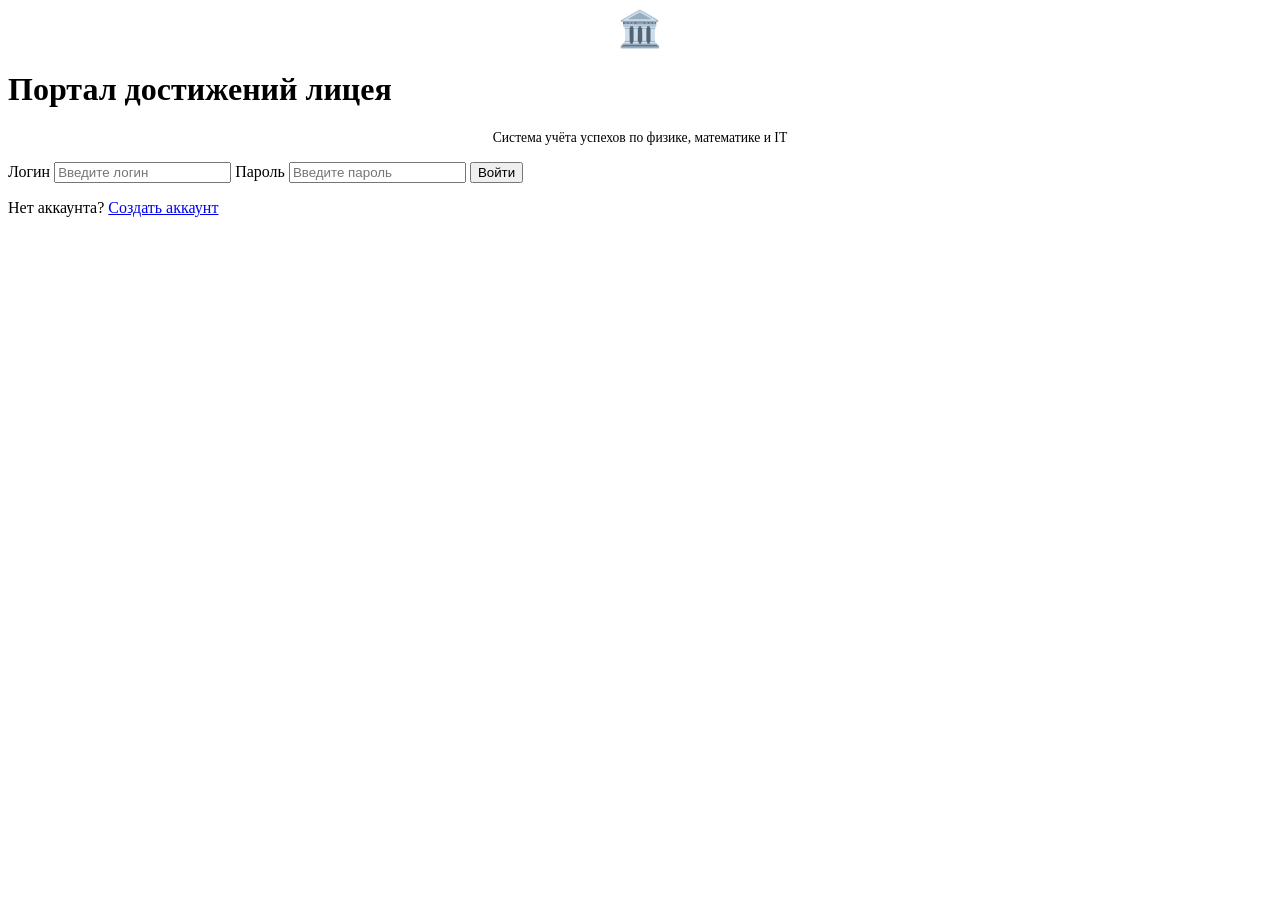
==== index.html @ 293b9bc1 "Add files via upload" ====
<!DOCTYPE html>
<html lang="ru">
<head>
  <meta charset="UTF-8">
  <meta name="viewport" content="width=device-width, initial-scale=1.0">
  <title>Портал достижений лицея</title>
  <!-- Подключаем стили -->
  <link rel="stylesheet" href="css/style.css">
</head>
<body class="login">

  <main>
    <div class="card">
      <div style="text-align:center;font-size:2.2rem;margin-bottom:6px">🏛️</div>
      <!-- Заголовок портала -->
      <h1>Портал достижений лицея</h1>
      <p style="text-align:center;color:var(--text-muted);font-size:0.85rem;margin:0 0 16px;">Система учёта успехов по физике, математике и IT</p>

      <!-- Область для отображения ошибок -->
      <div id="error" class="error" hidden></div>

      <!-- ===== Форма входа ===== -->
      <form id="loginForm" onsubmit="return doLogin()">
        <label for="loginLogin">Логин</label>
        <input type="text" id="loginLogin" placeholder="Введите логин" required>

        <label for="loginPassword">Пароль</label>
        <input type="password" id="loginPassword" placeholder="Введите пароль" required>

        <button type="submit">Войти</button>

        <!-- Переключатель на форму регистрации -->
        <p class="toggle-link">
          Нет аккаунта?
          <a href="#" onclick="toggle(); return false;">Создать аккаунт</a>
        </p>
      </form>

      <!-- ===== Форма регистрации (скрыта по умолчанию) ===== -->
      <form id="registerForm" onsubmit="return doRegister()" hidden>
        <label for="regName">ФИО</label>
        <input type="text" id="regName" placeholder="Иванов Иван Иванович" required>

        <label for="regClass">Класс</label>
        <input type="text" id="regClass" placeholder="10А" required>

        <label for="regLogin">Логин</label>
        <input type="text" id="regLogin" placeholder="Придумайте логин" required>

        <label for="regPassword">Пароль</label>
        <input type="password" id="regPassword" placeholder="Придумайте пароль" required>

        <button type="submit">Зарегистрироваться</button>

        <!-- Переключатель на форму входа -->
        <p class="toggle-link">
          Уже есть аккаунт?
          <a href="#" onclick="toggle(); return false;">Войти</a>
        </p>
      </form>
    </div>
  </main>

  <!-- Подключаем скрипты в нужном порядке -->
  <script src="data/seed.js"></script>
  <script src="js/storage.js"></script>
  <script src="js/api.js"></script>
  <script src="js/auth.js"></script>

  <script>
    /**
     * Переключает видимость форм входа и регистрации.
     * Также скрывает сообщение об ошибке при переключении.
     */
    function toggle() {
      const loginForm    = document.getElementById('loginForm');
      const registerForm = document.getElementById('registerForm');
      const errorBox     = document.getElementById('error');

      // Переключаем видимость форм
      loginForm.hidden    = !loginForm.hidden;
      registerForm.hidden = !registerForm.hidden;

      // Скрываем ошибку при переключении
      errorBox.hidden = true;
      errorBox.textContent = '';
    }

    /**
     * Показывает сообщение об ошибке пользователю.
     * @param {string} msg — текст ошибки
     */
    function showError(msg) {
      const errorBox = document.getElementById('error');
      errorBox.textContent = msg;
      errorBox.hidden = false;
    }

    /**
     * Обработчик входа.
     * Считывает логин и пароль, вызывает Auth.login().
     * @returns {false} — предотвращает отправку формы
     */
    function doLogin() {
      const login    = document.getElementById('loginLogin').value.trim();
      const password = document.getElementById('loginPassword').value;

      try {
        Auth.login(login, password);
        // Auth.login сам перенаправляет на admin.html или student.html
      } catch (e) {
        showError(e.message || 'Ошибка входа');
      }

      return false;
    }

    /**
     * Обработчик регистрации.
     * Создаёт нового пользователя через api.users.create(),
     * затем выполняет автоматический вход.
     * @returns {false} — предотвращает отправку формы
     */
    function doRegister() {
      const name     = document.getElementById('regName').value.trim();
      const cls      = document.getElementById('regClass').value.trim();
      const login    = document.getElementById('regLogin').value.trim();
      const password = document.getElementById('regPassword').value;

      try {
        // Создаём пользователя
        api.users.create({
          name:     name,
          class:    cls,
          login:    login,
          password: password
        });

        // Автоматический вход после регистрации
        Auth.login(login, password);
      } catch (e) {
        showError(e.message || 'Ошибка регистрации');
      }

      return false;
    }
  </script>

</body>
</html>
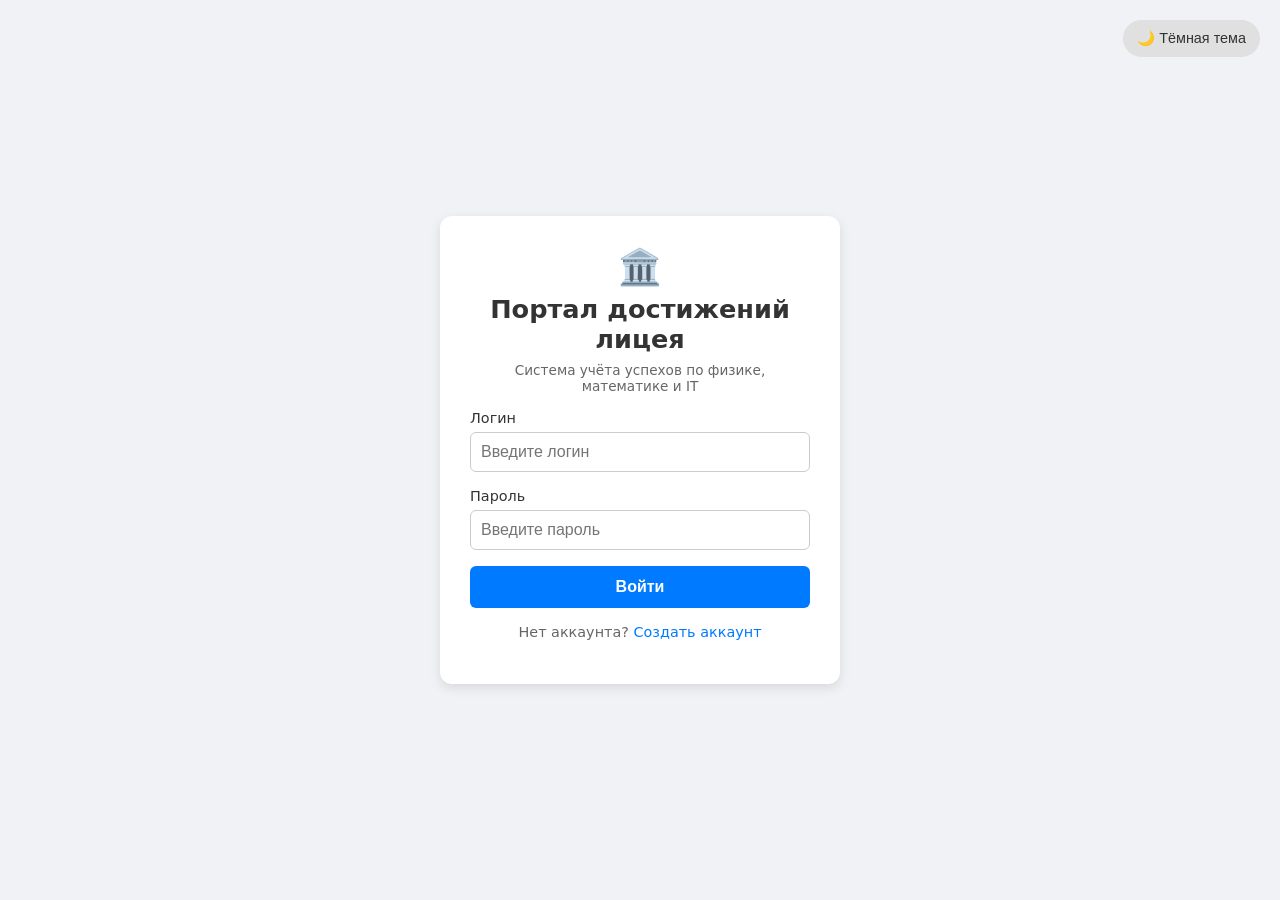
==== commit 183d6f09: "Update index.html" ====
--- a/index.html
+++ b/index.html
@@ -4,39 +4,188 @@
   <meta charset="UTF-8">
   <meta name="viewport" content="width=device-width, initial-scale=1.0">
   <title>Портал достижений лицея</title>
-  <!-- Подключаем стили -->
-  <link rel="stylesheet" href="css/style.css">
+  <style>
+    /* Переменные для светлой темы (по умолчанию) */
+    :root {
+      --bg-color: #f0f2f5;
+      --card-bg: #ffffff;
+      --text-color: #333333;
+      --text-muted: #666666;
+      --border-color: #cccccc;
+      --primary-color: #007bff;
+      --primary-hover: #0056b3;
+      --error-bg: #f8d7da;
+      --error-text: #721c24;
+      --theme-btn-bg: #e0e0e0;
+    }
+
+    /* Переменные для тёмной темы */
+    [data-theme="dark"] {
+      --bg-color: #18191a;
+      --card-bg: #242526;
+      --text-color: #e4e6eb;
+      --text-muted: #b0b3b8;
+      --border-color: #3a3b3c;
+      --primary-color: #2f80ed;
+      --primary-hover: #1b60c4;
+      --error-bg: #4c1d24;
+      --error-text: #f87171;
+      --theme-btn-bg: #3a3b3c;
+    }
+
+    /* Базовые стили страницы */
+    body {
+      font-family: system-ui, -apple-system, BlinkMacSystemFont, 'Segoe UI', Roboto, sans-serif;
+      background-color: var(--bg-color);
+      color: var(--text-color);
+      margin: 0;
+      padding: 0;
+      display: flex;
+      justify-content: center;
+      align-items: center;
+      min-height: 100vh;
+      transition: background-color 0.3s, color 0.3s;
+    }
+
+    /* Шапка с переключателем темы */
+    .theme-header {
+      position: absolute;
+      top: 20px;
+      right: 20px;
+    }
+
+    .theme-toggle-btn {
+      background-color: var(--theme-btn-bg);
+      color: var(--text-color);
+      border: none;
+      padding: 10px 14px;
+      border-radius: 20px;
+      cursor: pointer;
+      font-size: 0.9rem;
+      font-weight: 500;
+      transition: background-color 0.2s;
+    }
+
+    /* Карточка формы */
+    .card {
+      background-color: var(--card-bg);
+      padding: 30px;
+      border-radius: 12px;
+      box-shadow: 0 4px 12px rgba(0,0,0,0.1);
+      width: 100%;
+      max-width: 400px;
+      box-sizing: border-box;
+      transition: background-color 0.3s;
+    }
+
+    h1 {
+      text-align: center;
+      font-size: 1.6rem;
+      margin: 0 0 8px 0;
+    }
+
+    label {
+      display: block;
+      margin-bottom: 6px;
+      font-size: 0.9rem;
+      font-weight: 500;
+    }
+
+    input {
+      width: 100%;
+      padding: 10px;
+      margin-bottom: 16px;
+      border: 1px solid var(--border-color);
+      border-radius: 6px;
+      background-color: var(--card-bg);
+      color: var(--text-color);
+      box-sizing: border-box;
+      font-size: 1rem;
+    }
+
+    input:focus {
+      outline: 2px solid var(--primary-color);
+    }
+
+    button {
+      width: 100%;
+      padding: 12px;
+      background-color: var(--primary-color);
+      color: white;
+      border: none;
+      border-radius: 6px;
+      font-size: 1rem;
+      font-weight: 600;
+      cursor: pointer;
+      transition: background-color 0.2s;
+    }
+
+    button:hover {
+      background-color: var(--primary-hover);
+    }
+
+    .toggle-link {
+      text-align: center;
+      font-size: 0.9rem;
+      margin-top: 16px;
+      color: var(--text-muted);
+    }
+
+    .toggle-link a {
+      color: var(--primary-color);
+      text-decoration: none;
+      font-weight: 500;
+    }
+
+    .toggle-link a:hover {
+      text-decoration: underline;
+    }
+
+    /* Блок ошибок */
+    .error {
+      background-color: var(--error-bg);
+      color: var(--error-text);
+      padding: 10px;
+      border-radius: 6px;
+      margin-bottom: 16px;
+      font-size: 0.9rem;
+      text-align: center;
+      border: 1px solid transparent;
+    }
+  </style>
 </head>
-<body class="login">
+<body>
+
+  <!-- Кнопка смены темы -->
+  <header class="theme-header">
+    <button class="theme-toggle-btn" onclick="toggleTheme()" id="themeBtn">🌙 Тёмная тема</button>
+  </header>
 
   <main>
     <div class="card">
       <div style="text-align:center;font-size:2.2rem;margin-bottom:6px">🏛️</div>
-      <!-- Заголовок портала -->
       <h1>Портал достижений лицея</h1>
       <p style="text-align:center;color:var(--text-muted);font-size:0.85rem;margin:0 0 16px;">Система учёта успехов по физике, математике и IT</p>
 
-      <!-- Область для отображения ошибок -->
       <div id="error" class="error" hidden></div>
 
       <!-- ===== Форма входа ===== -->
       <form id="loginForm" onsubmit="return doLogin()">
         <label for="loginLogin">Логин</label>
-        <input type="text" id="loginLogin" placeholder="Введите логин" required>
+        <input type="text" id="loginLogin" placeholder="Введите логин" autocomplete="username" required>
 
         <label for="loginPassword">Пароль</label>
-        <input type="password" id="loginPassword" placeholder="Введите пароль" required>
+        <input type="password" id="loginPassword" placeholder="Введите пароль" autocomplete="current-password" required>
 
         <button type="submit">Войти</button>
 
-        <!-- Переключатель на форму регистрации -->
         <p class="toggle-link">
           Нет аккаунта?
-          <a href="#" onclick="toggle(); return false;">Создать аккаунт</a>
+          <a href="#" onclick="toggleForm(); return false;">Создать аккаунт</a>
         </p>
       </form>
 
-      <!-- ===== Форма регистрации (скрыта по умолчанию) ===== -->
+      <!-- ===== Форма регистрации ===== -->
       <form id="registerForm" onsubmit="return doRegister()" hidden>
         <label for="regName">ФИО</label>
         <input type="text" id="regName" placeholder="Иванов Иван Иванович" required>
@@ -45,106 +194,146 @@
         <input type="text" id="regClass" placeholder="10А" required>
 
         <label for="regLogin">Логин</label>
-        <input type="text" id="regLogin" placeholder="Придумайте логин" required>
+        <input type="text" id="regLogin" placeholder="Придумайте логин" autocomplete="username" required>
 
         <label for="regPassword">Пароль</label>
-        <input type="password" id="regPassword" placeholder="Придумайте пароль" required>
+        <input type="password" id="regPassword" placeholder="Придумайте пароль" autocomplete="new-password" required>
 
         <button type="submit">Зарегистрироваться</button>
 
-        <!-- Переключатель на форму входа -->
         <p class="toggle-link">
           Уже есть аккаунт?
-          <a href="#" onclick="toggle(); return false;">Войти</a>
+          <a href="#" onclick="toggleForm(); return false;">Войти</a>
         </p>
       </form>
     </div>
   </main>
 
-  <!-- Подключаем скрипты в нужном порядке -->
-  <script src="data/seed.js"></script>
-  <script src="js/storage.js"></script>
-  <script src="js/api.js"></script>
-  <script src="js/auth.js"></script>
-
   <script>
-    /**
-     * Переключает видимость форм входа и регистрации.
-     * Также скрывает сообщение об ошибке при переключении.
-     */
-    function toggle() {
+    // ==========================================
+    // ЛОГИКА СМЕНЫ ТЕМЫ
+    // ==========================================
+    
+    // При загрузке страницы проверяем сохранённую тему
+    const savedTheme = localStorage.getItem('theme') || 'light';
+    document.documentElement.setAttribute('data-theme', savedTheme);
+    updateThemeButtonText(savedTheme);
+
+    function toggleTheme() {
+      const currentTheme = document.documentElement.getAttribute('data-theme');
+      const newTheme = currentTheme === 'dark' ? 'light' : 'dark';
+      
+      document.documentElement.setAttribute('data-theme', newTheme);
+      localStorage.setItem('theme', newTheme);
+      updateThemeButtonText(newTheme);
+    }
+
+    function updateThemeButtonText(theme) {
+      const btn = document.getElementById('themeBtn');
+      if (theme === 'dark') {
+        btn.textContent = '☀️ Светлая тема';
+      } else {
+        btn.textContent = '🌙 Тёмная тема';
+      }
+    }
+
+    // ==========================================
+    // СИМУЛЯЦИЯ ХРАНИЛИЩА И API (вместо внешних файлов)
+    // ==========================================
+    const storage = {
+      get(key) {
+        const data = localStorage.getItem(key);
+        return data ? JSON.parse(data) : null;
+      },
+      set(key, value) {
+        localStorage.setItem(key, JSON.stringify(value));
+      }
+    };
+
+    // Создаем демо-админа, если база пуста
+    if (!storage.get('users')) {
+      storage.set('users', [
+        { id: 1, name: 'Администратор', class: 'Преподаватель', login: 'admin', password: 'admin', role: 'admin' }
+      ]);
+    }
+
+    const api = {
+      users: {
+        getAll() {
+          return storage.get('users') || [];
+        },
+        create(userData) {
+          const users = this.getAll();
+          const exists = users.some(u => u.login === userData.login);
+          if (exists) {
+            throw new Error('Пользователь с таким логином уже существует');
+          }
+          const newUser = { id: Date.now(), role: 'student', ...userData };
+          users.push(newUser);
+          storage.set('users', users);
+          return newUser;
+        }
+      }
+    };
+
+    const Auth = {
+      login(login, password) {
+        const users = api.users.getAll();
+        const user = users.find(u => u.login === login && u.password === password);
+        if (!user) {
+          throw new Error('Неверный логин или пароль');
+        }
+        storage.set('currentUser', user);
+        
+        // Симуляция успешного входа вместо перенаправления на другие файлы
+        alert(`Успешный вход! Вы вошли как: ${user.name} (${user.role === 'admin' ? 'Админ' : 'Ученик'})`);
+      }
+    };
+
+    // ==========================================
+    // ИНТЕРФЕЙСНЫЕ ФУНКЦИИ
+    // ==========================================
+    function toggleForm() {
       const loginForm    = document.getElementById('loginForm');
       const registerForm = document.getElementById('registerForm');
       const errorBox     = document.getElementById('error');
 
-      // Переключаем видимость форм
       loginForm.hidden    = !loginForm.hidden;
       registerForm.hidden = !registerForm.hidden;
-
-      // Скрываем ошибку при переключении
-      errorBox.hidden = true;
+      errorBox.hidden     = true;
       errorBox.textContent = '';
     }
 
-    /**
-     * Показывает сообщение об ошибке пользователю.
-     * @param {string} msg — текст ошибки
-     */
     function showError(msg) {
       const errorBox = document.getElementById('error');
       errorBox.textContent = msg;
       errorBox.hidden = false;
     }
 
-    /**
-     * Обработчик входа.
-     * Считывает логин и пароль, вызывает Auth.login().
-     * @returns {false} — предотвращает отправку формы
-     */
     function doLogin() {
       const login    = document.getElementById('loginLogin').value.trim();
       const password = document.getElementById('loginPassword').value;
-
       try {
         Auth.login(login, password);
-        // Auth.login сам перенаправляет на admin.html или student.html
       } catch (e) {
         showError(e.message || 'Ошибка входа');
       }
-
       return false;
     }
 
-    /**
-     * Обработчик регистрации.
-     * Создаёт нового пользователя через api.users.create(),
-     * затем выполняет автоматический вход.
-     * @returns {false} — предотвращает отправку формы
-     */
     function doRegister() {
       const name     = document.getElementById('regName').value.trim();
       const cls      = document.getElementById('regClass').value.trim();
       const login    = document.getElementById('regLogin').value.trim();
       const password = document.getElementById('regPassword').value;
-
       try {
-        // Создаём пользователя
-        api.users.create({
-          name:     name,
-          class:    cls,
-          login:    login,
-          password: password
-        });
-
-        // Автоматический вход после регистрации
+        api.users.create({ name, class: cls, login, password });
         Auth.login(login, password);
       } catch (e) {
         showError(e.message || 'Ошибка регистрации');
       }
-
       return false;
     }
   </script>
-
 </body>
-</html>+</html>
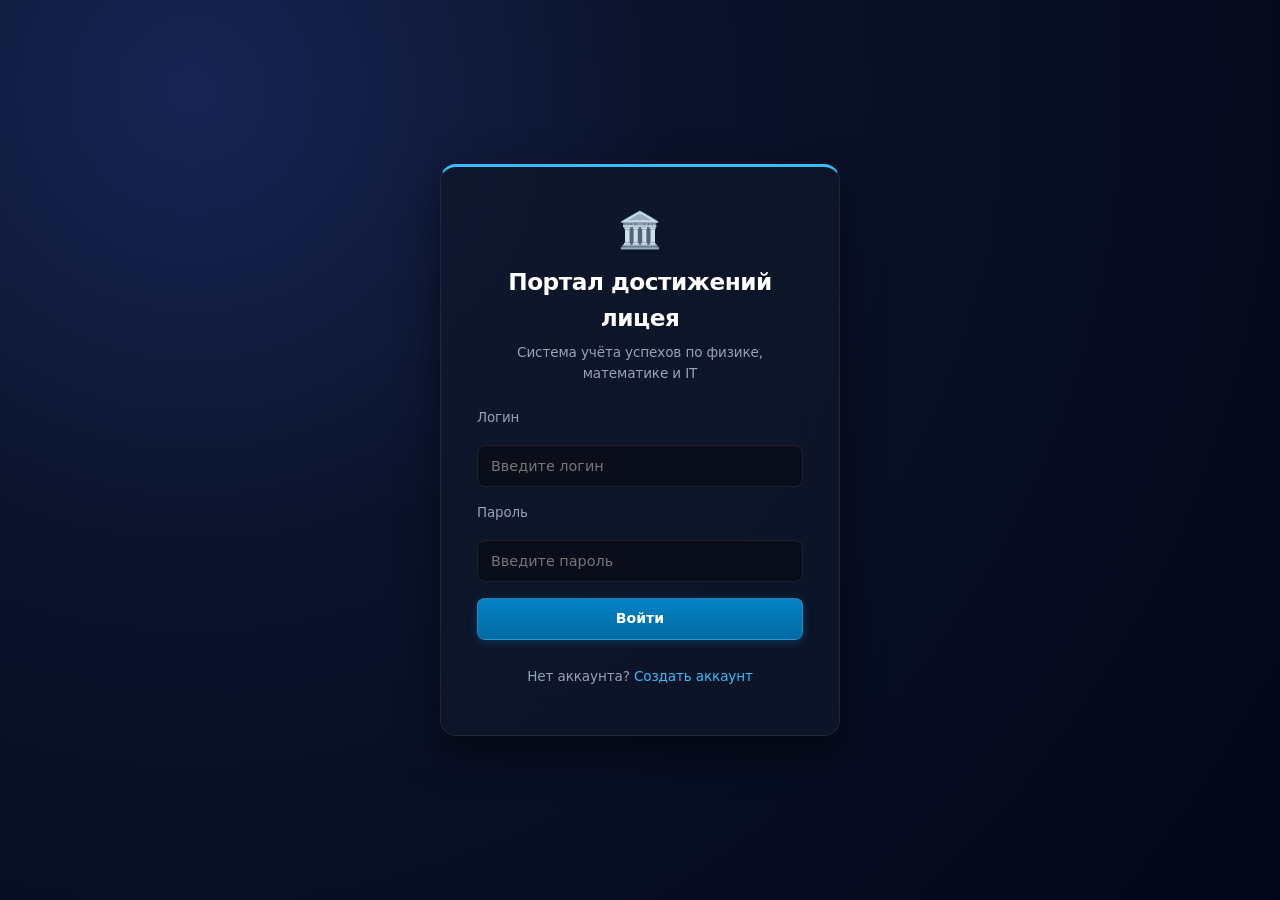
==== commit 32c9f6b0: "Add files via upload" ====
--- a/index.html
+++ b/index.html
@@ -4,188 +4,39 @@
   <meta charset="UTF-8">
   <meta name="viewport" content="width=device-width, initial-scale=1.0">
   <title>Портал достижений лицея</title>
-  <style>
-    /* Переменные для светлой темы (по умолчанию) */
-    :root {
-      --bg-color: #f0f2f5;
-      --card-bg: #ffffff;
-      --text-color: #333333;
-      --text-muted: #666666;
-      --border-color: #cccccc;
-      --primary-color: #007bff;
-      --primary-hover: #0056b3;
-      --error-bg: #f8d7da;
-      --error-text: #721c24;
-      --theme-btn-bg: #e0e0e0;
-    }
-
-    /* Переменные для тёмной темы */
-    [data-theme="dark"] {
-      --bg-color: #18191a;
-      --card-bg: #242526;
-      --text-color: #e4e6eb;
-      --text-muted: #b0b3b8;
-      --border-color: #3a3b3c;
-      --primary-color: #2f80ed;
-      --primary-hover: #1b60c4;
-      --error-bg: #4c1d24;
-      --error-text: #f87171;
-      --theme-btn-bg: #3a3b3c;
-    }
-
-    /* Базовые стили страницы */
-    body {
-      font-family: system-ui, -apple-system, BlinkMacSystemFont, 'Segoe UI', Roboto, sans-serif;
-      background-color: var(--bg-color);
-      color: var(--text-color);
-      margin: 0;
-      padding: 0;
-      display: flex;
-      justify-content: center;
-      align-items: center;
-      min-height: 100vh;
-      transition: background-color 0.3s, color 0.3s;
-    }
-
-    /* Шапка с переключателем темы */
-    .theme-header {
-      position: absolute;
-      top: 20px;
-      right: 20px;
-    }
-
-    .theme-toggle-btn {
-      background-color: var(--theme-btn-bg);
-      color: var(--text-color);
-      border: none;
-      padding: 10px 14px;
-      border-radius: 20px;
-      cursor: pointer;
-      font-size: 0.9rem;
-      font-weight: 500;
-      transition: background-color 0.2s;
-    }
-
-    /* Карточка формы */
-    .card {
-      background-color: var(--card-bg);
-      padding: 30px;
-      border-radius: 12px;
-      box-shadow: 0 4px 12px rgba(0,0,0,0.1);
-      width: 100%;
-      max-width: 400px;
-      box-sizing: border-box;
-      transition: background-color 0.3s;
-    }
-
-    h1 {
-      text-align: center;
-      font-size: 1.6rem;
-      margin: 0 0 8px 0;
-    }
-
-    label {
-      display: block;
-      margin-bottom: 6px;
-      font-size: 0.9rem;
-      font-weight: 500;
-    }
-
-    input {
-      width: 100%;
-      padding: 10px;
-      margin-bottom: 16px;
-      border: 1px solid var(--border-color);
-      border-radius: 6px;
-      background-color: var(--card-bg);
-      color: var(--text-color);
-      box-sizing: border-box;
-      font-size: 1rem;
-    }
-
-    input:focus {
-      outline: 2px solid var(--primary-color);
-    }
-
-    button {
-      width: 100%;
-      padding: 12px;
-      background-color: var(--primary-color);
-      color: white;
-      border: none;
-      border-radius: 6px;
-      font-size: 1rem;
-      font-weight: 600;
-      cursor: pointer;
-      transition: background-color 0.2s;
-    }
-
-    button:hover {
-      background-color: var(--primary-hover);
-    }
-
-    .toggle-link {
-      text-align: center;
-      font-size: 0.9rem;
-      margin-top: 16px;
-      color: var(--text-muted);
-    }
-
-    .toggle-link a {
-      color: var(--primary-color);
-      text-decoration: none;
-      font-weight: 500;
-    }
-
-    .toggle-link a:hover {
-      text-decoration: underline;
-    }
-
-    /* Блок ошибок */
-    .error {
-      background-color: var(--error-bg);
-      color: var(--error-text);
-      padding: 10px;
-      border-radius: 6px;
-      margin-bottom: 16px;
-      font-size: 0.9rem;
-      text-align: center;
-      border: 1px solid transparent;
-    }
-  </style>
+  <!-- Подключаем стили -->
+  <link rel="stylesheet" href="css/style.css">
 </head>
-<body>
-
-  <!-- Кнопка смены темы -->
-  <header class="theme-header">
-    <button class="theme-toggle-btn" onclick="toggleTheme()" id="themeBtn">🌙 Тёмная тема</button>
-  </header>
+<body class="login">
 
   <main>
     <div class="card">
       <div style="text-align:center;font-size:2.2rem;margin-bottom:6px">🏛️</div>
+      <!-- Заголовок портала -->
       <h1>Портал достижений лицея</h1>
       <p style="text-align:center;color:var(--text-muted);font-size:0.85rem;margin:0 0 16px;">Система учёта успехов по физике, математике и IT</p>
 
+      <!-- Область для отображения ошибок -->
       <div id="error" class="error" hidden></div>
 
       <!-- ===== Форма входа ===== -->
       <form id="loginForm" onsubmit="return doLogin()">
         <label for="loginLogin">Логин</label>
-        <input type="text" id="loginLogin" placeholder="Введите логин" autocomplete="username" required>
+        <input type="text" id="loginLogin" placeholder="Введите логин" required>
 
         <label for="loginPassword">Пароль</label>
-        <input type="password" id="loginPassword" placeholder="Введите пароль" autocomplete="current-password" required>
+        <input type="password" id="loginPassword" placeholder="Введите пароль" required>
 
         <button type="submit">Войти</button>
 
+        <!-- Переключатель на форму регистрации -->
         <p class="toggle-link">
           Нет аккаунта?
-          <a href="#" onclick="toggleForm(); return false;">Создать аккаунт</a>
+          <a href="#" onclick="toggle(); return false;">Создать аккаунт</a>
         </p>
       </form>
 
-      <!-- ===== Форма регистрации ===== -->
+      <!-- ===== Форма регистрации (скрыта по умолчанию) ===== -->
       <form id="registerForm" onsubmit="return doRegister()" hidden>
         <label for="regName">ФИО</label>
         <input type="text" id="regName" placeholder="Иванов Иван Иванович" required>
@@ -194,146 +45,106 @@
         <input type="text" id="regClass" placeholder="10А" required>
 
         <label for="regLogin">Логин</label>
-        <input type="text" id="regLogin" placeholder="Придумайте логин" autocomplete="username" required>
+        <input type="text" id="regLogin" placeholder="Придумайте логин" required>
 
         <label for="regPassword">Пароль</label>
-        <input type="password" id="regPassword" placeholder="Придумайте пароль" autocomplete="new-password" required>
+        <input type="password" id="regPassword" placeholder="Придумайте пароль" required>
 
         <button type="submit">Зарегистрироваться</button>
 
+        <!-- Переключатель на форму входа -->
         <p class="toggle-link">
           Уже есть аккаунт?
-          <a href="#" onclick="toggleForm(); return false;">Войти</a>
+          <a href="#" onclick="toggle(); return false;">Войти</a>
         </p>
       </form>
     </div>
   </main>
 
+  <!-- Подключаем скрипты в нужном порядке -->
+  <script src="data/seed.js"></script>
+  <script src="js/storage.js"></script>
+  <script src="js/api.js"></script>
+  <script src="js/auth.js"></script>
+
   <script>
-    // ==========================================
-    // ЛОГИКА СМЕНЫ ТЕМЫ
-    // ==========================================
-    
-    // При загрузке страницы проверяем сохранённую тему
-    const savedTheme = localStorage.getItem('theme') || 'light';
-    document.documentElement.setAttribute('data-theme', savedTheme);
-    updateThemeButtonText(savedTheme);
-
-    function toggleTheme() {
-      const currentTheme = document.documentElement.getAttribute('data-theme');
-      const newTheme = currentTheme === 'dark' ? 'light' : 'dark';
-      
-      document.documentElement.setAttribute('data-theme', newTheme);
-      localStorage.setItem('theme', newTheme);
-      updateThemeButtonText(newTheme);
-    }
-
-    function updateThemeButtonText(theme) {
-      const btn = document.getElementById('themeBtn');
-      if (theme === 'dark') {
-        btn.textContent = '☀️ Светлая тема';
-      } else {
-        btn.textContent = '🌙 Тёмная тема';
-      }
-    }
-
-    // ==========================================
-    // СИМУЛЯЦИЯ ХРАНИЛИЩА И API (вместо внешних файлов)
-    // ==========================================
-    const storage = {
-      get(key) {
-        const data = localStorage.getItem(key);
-        return data ? JSON.parse(data) : null;
-      },
-      set(key, value) {
-        localStorage.setItem(key, JSON.stringify(value));
-      }
-    };
-
-    // Создаем демо-админа, если база пуста
-    if (!storage.get('users')) {
-      storage.set('users', [
-        { id: 1, name: 'Администратор', class: 'Преподаватель', login: 'admin', password: 'admin', role: 'admin' }
-      ]);
-    }
-
-    const api = {
-      users: {
-        getAll() {
-          return storage.get('users') || [];
-        },
-        create(userData) {
-          const users = this.getAll();
-          const exists = users.some(u => u.login === userData.login);
-          if (exists) {
-            throw new Error('Пользователь с таким логином уже существует');
-          }
-          const newUser = { id: Date.now(), role: 'student', ...userData };
-          users.push(newUser);
-          storage.set('users', users);
-          return newUser;
-        }
-      }
-    };
-
-    const Auth = {
-      login(login, password) {
-        const users = api.users.getAll();
-        const user = users.find(u => u.login === login && u.password === password);
-        if (!user) {
-          throw new Error('Неверный логин или пароль');
-        }
-        storage.set('currentUser', user);
-        
-        // Симуляция успешного входа вместо перенаправления на другие файлы
-        alert(`Успешный вход! Вы вошли как: ${user.name} (${user.role === 'admin' ? 'Админ' : 'Ученик'})`);
-      }
-    };
-
-    // ==========================================
-    // ИНТЕРФЕЙСНЫЕ ФУНКЦИИ
-    // ==========================================
-    function toggleForm() {
+    /**
+     * Переключает видимость форм входа и регистрации.
+     * Также скрывает сообщение об ошибке при переключении.
+     */
+    function toggle() {
       const loginForm    = document.getElementById('loginForm');
       const registerForm = document.getElementById('registerForm');
       const errorBox     = document.getElementById('error');
 
+      // Переключаем видимость форм
       loginForm.hidden    = !loginForm.hidden;
       registerForm.hidden = !registerForm.hidden;
-      errorBox.hidden     = true;
+
+      // Скрываем ошибку при переключении
+      errorBox.hidden = true;
       errorBox.textContent = '';
     }
 
+    /**
+     * Показывает сообщение об ошибке пользователю.
+     * @param {string} msg — текст ошибки
+     */
     function showError(msg) {
       const errorBox = document.getElementById('error');
       errorBox.textContent = msg;
       errorBox.hidden = false;
     }
 
+    /**
+     * Обработчик входа.
+     * Считывает логин и пароль, вызывает Auth.login().
+     * @returns {false} — предотвращает отправку формы
+     */
     function doLogin() {
       const login    = document.getElementById('loginLogin').value.trim();
       const password = document.getElementById('loginPassword').value;
+
       try {
         Auth.login(login, password);
+        // Auth.login сам перенаправляет на admin.html или student.html
       } catch (e) {
         showError(e.message || 'Ошибка входа');
       }
+
       return false;
     }
 
+    /**
+     * Обработчик регистрации.
+     * Создаёт нового пользователя через api.users.create(),
+     * затем выполняет автоматический вход.
+     * @returns {false} — предотвращает отправку формы
+     */
     function doRegister() {
       const name     = document.getElementById('regName').value.trim();
       const cls      = document.getElementById('regClass').value.trim();
       const login    = document.getElementById('regLogin').value.trim();
       const password = document.getElementById('regPassword').value;
+
       try {
-        api.users.create({ name, class: cls, login, password });
+        // Создаём пользователя
+        api.users.create({
+          name:     name,
+          class:    cls,
+          login:    login,
+          password: password
+        });
+
+        // Автоматический вход после регистрации
         Auth.login(login, password);
       } catch (e) {
         showError(e.message || 'Ошибка регистрации');
       }
+
       return false;
     }
   </script>
+
 </body>
 </html>
--- a/css/style.css
+++ b/css/style.css
@@ -0,0 +1,614 @@
+/* =================================================================
+   Портал достижений лицея — Премиальная стильная дизайн-система
+   Палитра: глубокий сапфировый градиент (Navy/Midnight), 
+   матовое стекло (Glassmorphism), чистая строгая типографика.
+   ================================================================= */
+
+:root {
+  --bg-dark: #020617;
+  --bg-card: rgba(15, 23, 42, 0.75);
+  --bg-card-solid: #0f172a;
+  --bg-input: #090e1a;
+  --border: rgba(255, 255, 255, 0.08);
+  --border-focus: #38bdf8;
+  
+  --text-main: #f8fafc;
+  --text-muted: #94a3b8;
+  --text-dim: #64748b;
+  
+  --accent: #38bdf8;
+  --accent-glow: rgba(56, 189, 248, 0.25);
+  --primary-btn: linear-gradient(180deg, #0284c7 0%, #0369a1 100%);
+  --primary-btn-hover: linear-gradient(180deg, #38bdf8 0%, #0284c7 100%);
+  
+  --green: #34d399;
+  --green-bg: rgba(16, 185, 129, 0.12);
+  --green-border: rgba(52, 211, 153, 0.3);
+  
+  --amber: #fbbf24;
+  --amber-bg: rgba(245, 158, 11, 0.12);
+  --amber-border: rgba(251, 191, 36, 0.3);
+  
+  --red: #f87171;
+  --red-bg: rgba(239, 68, 68, 0.12);
+  --red-border: rgba(248, 113, 113, 0.3);
+  
+  --cat-phys: #60a5fa;
+  --cat-phys-bg: rgba(96, 165, 250, 0.12);
+  --cat-math: #a78bfa;
+  --cat-math-bg: rgba(167, 139, 250, 0.12);
+  --cat-inf: #34d399;
+  --cat-inf-bg: rgba(52, 211, 153, 0.12);
+  --cat-proj: #f472b6;
+  --cat-proj-bg: rgba(244, 114, 182, 0.12);
+  --cat-vol: #fb923c;
+  --cat-vol-bg: rgba(251, 146, 60, 0.12);
+}
+
+* { box-sizing: border-box; }
+[hidden] { display: none !important; }
+
+body {
+  margin: 0;
+  min-height: 100vh;
+  color: var(--text-main);
+  font: 14px/1.55 -apple-system, BlinkMacSystemFont, "Inter", "Segoe UI", Roboto, system-ui, sans-serif;
+  background: radial-gradient(circle at 15% 10%, #172554 0%, #0b132b 35%, #020617 100%) fixed;
+  letter-spacing: -0.01em;
+  -webkit-font-smoothing: antialiased;
+}
+
+/* ── Шапка ── */
+.top {
+  max-width: 1200px;
+  margin: 0 auto 20px;
+  padding: 16px 24px;
+  display: flex;
+  align-items: center;
+  gap: 12px;
+  flex-wrap: wrap;
+  background: rgba(15, 23, 42, 0.65);
+  backdrop-filter: blur(14px);
+  -webkit-backdrop-filter: blur(14px);
+  border-bottom: 1px solid var(--border);
+  border-radius: 0 0 16px 16px;
+}
+.top b {
+  margin-right: auto;
+  font-size: 1.15rem;
+  font-weight: 700;
+  letter-spacing: -0.02em;
+  color: #fff;
+  display: flex;
+  align-items: center;
+  gap: 8px;
+}
+.top b::before {
+  content: "";
+  display: inline-block;
+  width: 10px;
+  height: 10px;
+  background: var(--accent);
+  border-radius: 50%;
+  box-shadow: 0 0 10px var(--accent);
+}
+.top span {
+  margin-right: 8px;
+  color: var(--text-muted);
+  font-size: 0.9rem;
+  font-weight: 500;
+}
+.top a {
+  padding: 6px 14px;
+  font-size: 0.85rem;
+  font-weight: 500;
+  color: var(--text-main);
+  text-decoration: none;
+  background: rgba(255, 255, 255, 0.05);
+  border: 1px solid var(--border);
+  border-radius: 8px;
+  transition: all 0.2s ease;
+}
+.top a:hover {
+  background: rgba(255, 255, 255, 0.1);
+  border-color: rgba(255, 255, 255, 0.2);
+  color: #fff;
+}
+
+/* ── Обёртка контента ── */
+.wrap {
+  max-width: 1200px;
+  margin: 0 auto;
+  padding: 0 24px 48px;
+  display: grid;
+  gap: 20px;
+}
+.grid { display: grid; grid-template-columns: 1fr 1fr; gap: 20px; }
+.grid.s { grid-template-columns: 3fr 2fr; }
+.grid.full { grid-template-columns: 1fr; }
+
+/* ── Панели ── */
+.panel {
+  min-width: 0;
+  padding: 24px;
+  background: var(--bg-card);
+  backdrop-filter: blur(16px);
+  -webkit-backdrop-filter: blur(16px);
+  border: 1px solid var(--border);
+  border-radius: 14px;
+  box-shadow: 0 8px 30px rgba(0, 0, 0, 0.35);
+  transition: border-color 0.2s ease;
+}
+.panel:hover {
+  border-color: rgba(255, 255, 255, 0.14);
+}
+h1, h2 {
+  font-weight: 600;
+  letter-spacing: -0.02em;
+  color: #fff;
+}
+h2 {
+  margin: 0 0 18px;
+  font-size: 1.05rem;
+}
+h2::after {
+  content: "";
+  display: block;
+  width: 24px;
+  height: 3px;
+  margin-top: 8px;
+  background: var(--accent);
+  border-radius: 3px;
+  box-shadow: 0 0 8px var(--accent-glow);
+}
+p { margin: 0 0 12px; }
+#msg {
+  min-height: 1.4em;
+  margin: 0;
+  font-weight: 600;
+  font-size: 0.92rem;
+  color: var(--accent);
+}
+.hint { color: var(--text-muted); font-size: 0.85rem; }
+
+/* ── Сводка (KPI-карточки метрик) ── */
+.stats {
+  display: grid;
+  grid-template-columns: repeat(auto-fit, minmax(160px, 1fr));
+  gap: 16px;
+}
+.stats div {
+  padding: 14px 18px;
+  background: rgba(255, 255, 255, 0.03);
+  border: 1px solid var(--border);
+  border-left: 3px solid var(--accent);
+  border-radius: 10px;
+}
+.stats b {
+  display: block;
+  font-size: 1.7rem;
+  font-weight: 700;
+  line-height: 1.2;
+  color: #fff;
+  letter-spacing: -0.03em;
+}
+.stats span {
+  color: var(--text-muted);
+  font-size: 0.82rem;
+  font-weight: 500;
+  text-transform: uppercase;
+  letter-spacing: 0.04em;
+}
+
+/* ── Кнопки ── */
+button {
+  font: inherit;
+  font-size: 0.88rem;
+  font-weight: 600;
+  padding: 9px 18px;
+  color: #fff;
+  background: var(--primary-btn);
+  border: 1px solid rgba(255, 255, 255, 0.15);
+  border-radius: 8px;
+  cursor: pointer;
+  box-shadow: 0 2px 10px rgba(2, 132, 199, 0.3);
+  transition: all 0.2s ease;
+}
+button:hover {
+  background: var(--primary-btn-hover);
+  transform: translateY(-1px);
+  box-shadow: 0 4px 14px rgba(56, 189, 248, 0.4);
+}
+button:active {
+  transform: translateY(0);
+}
+.top button, td button, li button {
+  padding: 5px 12px;
+  font-size: 0.82rem;
+  font-weight: 500;
+  color: var(--text-main);
+  background: rgba(255, 255, 255, 0.05);
+  border: 1px solid var(--border);
+  box-shadow: none;
+}
+.top button:hover, td button:hover, li button:hover {
+  background: rgba(255, 255, 255, 0.12);
+  border-color: rgba(255, 255, 255, 0.2);
+  color: #fff;
+  transform: none;
+}
+button.link {
+  color: var(--text-muted);
+  background: none;
+  border: none;
+  padding: 4px 0;
+  text-decoration: underline;
+  box-shadow: none;
+}
+button.link:hover {
+  color: var(--accent);
+  background: none;
+  transform: none;
+}
+
+button.approve, .btn-approve {
+  color: var(--green) !important;
+  background: var(--green-bg) !important;
+  border: 1px solid var(--green-border) !important;
+  box-shadow: none !important;
+}
+button.approve:hover, .btn-approve:hover {
+  background: rgba(52, 211, 153, 0.22) !important;
+  color: #fff !important;
+}
+
+button.reject, .btn-reject {
+  color: var(--red) !important;
+  background: var(--red-bg) !important;
+  border: 1px solid var(--red-border) !important;
+  box-shadow: none !important;
+}
+button.reject:hover, .btn-reject:hover {
+  background: rgba(248, 113, 113, 0.22) !important;
+  color: #fff !important;
+}
+
+/* ── Поля ввода ── */
+input, select, textarea {
+  font: inherit;
+  font-size: 0.9rem;
+  padding: 9px 13px;
+  color: #fff;
+  background: var(--bg-input);
+  border: 1px solid var(--border);
+  border-radius: 8px;
+  transition: all 0.2s ease;
+}
+input:focus, select:focus, textarea:focus {
+  outline: none;
+  border-color: var(--border-focus);
+  box-shadow: 0 0 0 3px var(--accent-glow);
+}
+textarea {
+  width: 100%;
+  margin: 10px 0;
+  resize: vertical;
+}
+.row {
+  display: flex;
+  flex-wrap: wrap;
+  gap: 10px;
+  margin-top: 12px;
+  align-items: flex-end;
+}
+.row input, .row select {
+  flex: 1;
+  min-width: 130px;
+}
+label {
+  display: flex;
+  flex-direction: column;
+  gap: 6px;
+  font-size: 0.84rem;
+  font-weight: 500;
+  color: var(--text-muted);
+}
+label input, label select, label textarea {
+  color: #fff;
+}
+select option {
+  background: #0f172a;
+  color: #fff;
+}
+
+/* ── Таблицы ── */
+.table-wrap {
+  overflow-x: auto;
+  margin-bottom: 14px;
+}
+table {
+  width: 100%;
+  border-collapse: collapse;
+}
+th, td {
+  padding: 10px 14px;
+  text-align: left;
+  border-bottom: 1px solid var(--border);
+}
+th {
+  font-size: 0.78rem;
+  font-weight: 600;
+  color: var(--text-muted);
+  text-transform: uppercase;
+  letter-spacing: 0.05em;
+  background: rgba(255, 255, 255, 0.02);
+}
+td {
+  font-size: 0.88rem;
+}
+tr:hover td {
+  background: rgba(255, 255, 255, 0.025);
+}
+td button {
+  margin-right: 6px;
+}
+.empty {
+  text-align: center;
+  color: var(--text-muted);
+  padding: 24px;
+}
+
+/* ── Бейджи и статусы (Tags) ── */
+.tag {
+  display: inline-block;
+  padding: 2px 10px;
+  border-radius: 20px;
+  font-size: 0.78rem;
+  font-weight: 600;
+  background: rgba(255, 255, 255, 0.08);
+  color: var(--text-muted);
+  border: 1px solid transparent;
+}
+.tag.approved {
+  background: var(--green-bg);
+  color: var(--green);
+  border-color: var(--green-border);
+}
+.tag.pending {
+  background: var(--amber-bg);
+  color: var(--amber);
+  border-color: var(--amber-border);
+}
+.tag.rejected {
+  background: var(--red-bg);
+  color: var(--red);
+  border-color: var(--red-border);
+}
+
+.tag.winner {
+  background: rgba(234, 179, 8, 0.15);
+  color: #facc15;
+  border-color: rgba(250, 204, 21, 0.35);
+}
+.tag.prize {
+  background: rgba(148, 163, 184, 0.15);
+  color: #cbd5e1;
+  border-color: rgba(203, 213, 225, 0.35);
+}
+.tag.participant {
+  background: rgba(120, 113, 108, 0.15);
+  color: #d6d3d1;
+}
+
+/* Категории */
+.tag.physics { background: var(--cat-phys-bg); color: var(--cat-phys); }
+.tag.math { background: var(--cat-math-bg); color: var(--cat-math); }
+.tag.informatics { background: var(--cat-inf-bg); color: var(--cat-inf); }
+.tag.project { background: var(--cat-proj-bg); color: var(--cat-proj); }
+.tag.volunteering { background: var(--cat-vol-bg); color: var(--cat-vol); }
+
+/* ── Прогресс-бар ── */
+progress {
+  width: 100%;
+  height: 8px;
+  appearance: none;
+  -webkit-appearance: none;
+  border: 0;
+  border-radius: 4px;
+  overflow: hidden;
+  background: rgba(255, 255, 255, 0.08);
+}
+progress::-webkit-progress-bar { background: rgba(255, 255, 255, 0.08); }
+progress::-webkit-progress-value {
+  background: linear-gradient(90deg, #0284c7 0%, #38bdf8 100%);
+  border-radius: 4px;
+}
+progress::-moz-progress-bar {
+  background: linear-gradient(90deg, #0284c7 0%, #38bdf8 100%);
+  border-radius: 4px;
+}
+
+/* ── Карточки категорий ── */
+.cat-card-item {
+  padding: 14px 16px;
+  border-radius: 10px;
+  background: rgba(255, 255, 255, 0.03);
+  border: 1px solid var(--border);
+  transition: all 0.2s ease;
+}
+.cat-card-item:hover {
+  background: rgba(255, 255, 255, 0.05);
+  border-color: rgba(255, 255, 255, 0.15);
+}
+
+/* ── Топ-10 карточки рейтинга ── */
+.top-cards {
+  display: grid;
+  grid-template-columns: repeat(auto-fill, minmax(210px, 1fr));
+  gap: 14px;
+}
+.top-card {
+  padding: 16px 18px;
+  border-radius: 12px;
+  background: rgba(255, 255, 255, 0.03);
+  border: 1px solid var(--border);
+  position: relative;
+  transition: all 0.2s ease;
+}
+.top-card:hover {
+  transform: translateY(-2px);
+  border-color: rgba(255, 255, 255, 0.2);
+}
+.top-card .place {
+  font-size: 1.5rem;
+  font-weight: 800;
+  letter-spacing: -0.03em;
+  color: var(--text-dim);
+}
+.top-card .name {
+  font-weight: 600;
+  font-size: 0.95rem;
+  margin-top: 4px;
+  color: #fff;
+}
+.top-card .cls {
+  color: var(--text-muted);
+  font-size: 0.82rem;
+}
+.top-card .pts {
+  margin-top: 8px;
+  font-weight: 700;
+  font-size: 1.25rem;
+  color: var(--accent);
+}
+
+.top-card.gold {
+  border-color: rgba(234, 179, 8, 0.4);
+  background: linear-gradient(135deg, rgba(234, 179, 8, 0.1) 0%, rgba(15, 23, 42, 0.6) 100%);
+}
+.top-card.gold .place { color: #facc15; }
+
+.top-card.silver {
+  border-color: rgba(203, 213, 225, 0.4);
+  background: linear-gradient(135deg, rgba(203, 213, 225, 0.1) 0%, rgba(15, 23, 42, 0.6) 100%);
+}
+.top-card.silver .place { color: #e2e8f0; }
+
+.top-card.bronze {
+  border-color: rgba(217, 119, 6, 0.4);
+  background: linear-gradient(135deg, rgba(217, 119, 6, 0.1) 0%, rgba(15, 23, 42, 0.6) 100%);
+}
+.top-card.bronze .place { color: #f59e0b; }
+
+/* Подсветка текущего пользователя */
+tr.me, tr.current {
+  background: rgba(56, 189, 248, 0.08) !important;
+}
+tr.me td:first-child, tr.current td:first-child {
+  border-left: 3px solid var(--accent);
+}
+
+/* ── Страница входа (Login) ── */
+body.login {
+  display: flex;
+  align-items: center;
+  justify-content: center;
+  padding: 24px;
+}
+.card {
+  width: 100%;
+  max-width: 400px;
+  padding: 36px;
+  background: var(--bg-card);
+  backdrop-filter: blur(20px);
+  -webkit-backdrop-filter: blur(20px);
+  border: 1px solid var(--border);
+  border-top: 3px solid var(--accent);
+  border-radius: 16px;
+  box-shadow: 0 16px 40px rgba(0, 0, 0, 0.5);
+}
+.card h1 {
+  margin: 0 0 6px;
+  font-size: 1.45rem;
+  font-weight: 700;
+  text-align: center;
+}
+.card form {
+  display: flex;
+  flex-direction: column;
+  gap: 16px;
+  margin-top: 24px;
+}
+.toggle-link {
+  text-align: center;
+  font-size: 0.85rem;
+  color: var(--text-muted);
+  margin-top: 10px;
+}
+.toggle-link a {
+  color: var(--accent);
+  text-decoration: none;
+  font-weight: 500;
+}
+.toggle-link a:hover {
+  text-decoration: underline;
+}
+.error {
+  padding: 10px 14px;
+  background: var(--red-bg);
+  border: 1px solid var(--red-border);
+  color: var(--red);
+  border-radius: 8px;
+  font-size: 0.85rem;
+  margin-bottom: 14px;
+}
+
+/* ── Тосты и уведомления ── */
+.toast {
+  position: fixed;
+  top: 24px;
+  right: 24px;
+  z-index: 1000;
+  padding: 12px 20px;
+  border-radius: 10px;
+  font-weight: 600;
+  font-size: 0.9rem;
+  box-shadow: 0 8px 24px rgba(0, 0, 0, 0.5);
+  animation: fadeIn 0.2s ease;
+}
+.toast.success {
+  background: #064e3b;
+  color: #6ee7b7;
+  border: 1px solid #059669;
+}
+.toast.error {
+  background: #7f1d1d;
+  color: #fca5a5;
+  border: 1px solid #dc2626;
+}
+
+/* ── Сетки форм ── */
+.form-grid {
+  display: grid;
+  grid-template-columns: 1fr 1fr;
+  gap: 12px;
+  margin-top: 10px;
+}
+.form-grid .full { grid-column: 1 / -1; }
+
+@keyframes fadeIn {
+  from { opacity: 0; transform: translateY(-8px); }
+  to { opacity: 1; transform: translateY(0); }
+}
+
+/* ── Адаптивность ── */
+@media (max-width: 800px) {
+  .grid, .grid.s { grid-template-columns: 1fr; }
+  .stats { grid-template-columns: 1fr 1fr; }
+  .form-grid { grid-template-columns: 1fr; }
+  .top-cards { grid-template-columns: 1fr 1fr; }
+  table { display: block; overflow-x: auto; }
+}
+@media (max-width: 500px) {
+  .top-cards { grid-template-columns: 1fr; }
+}
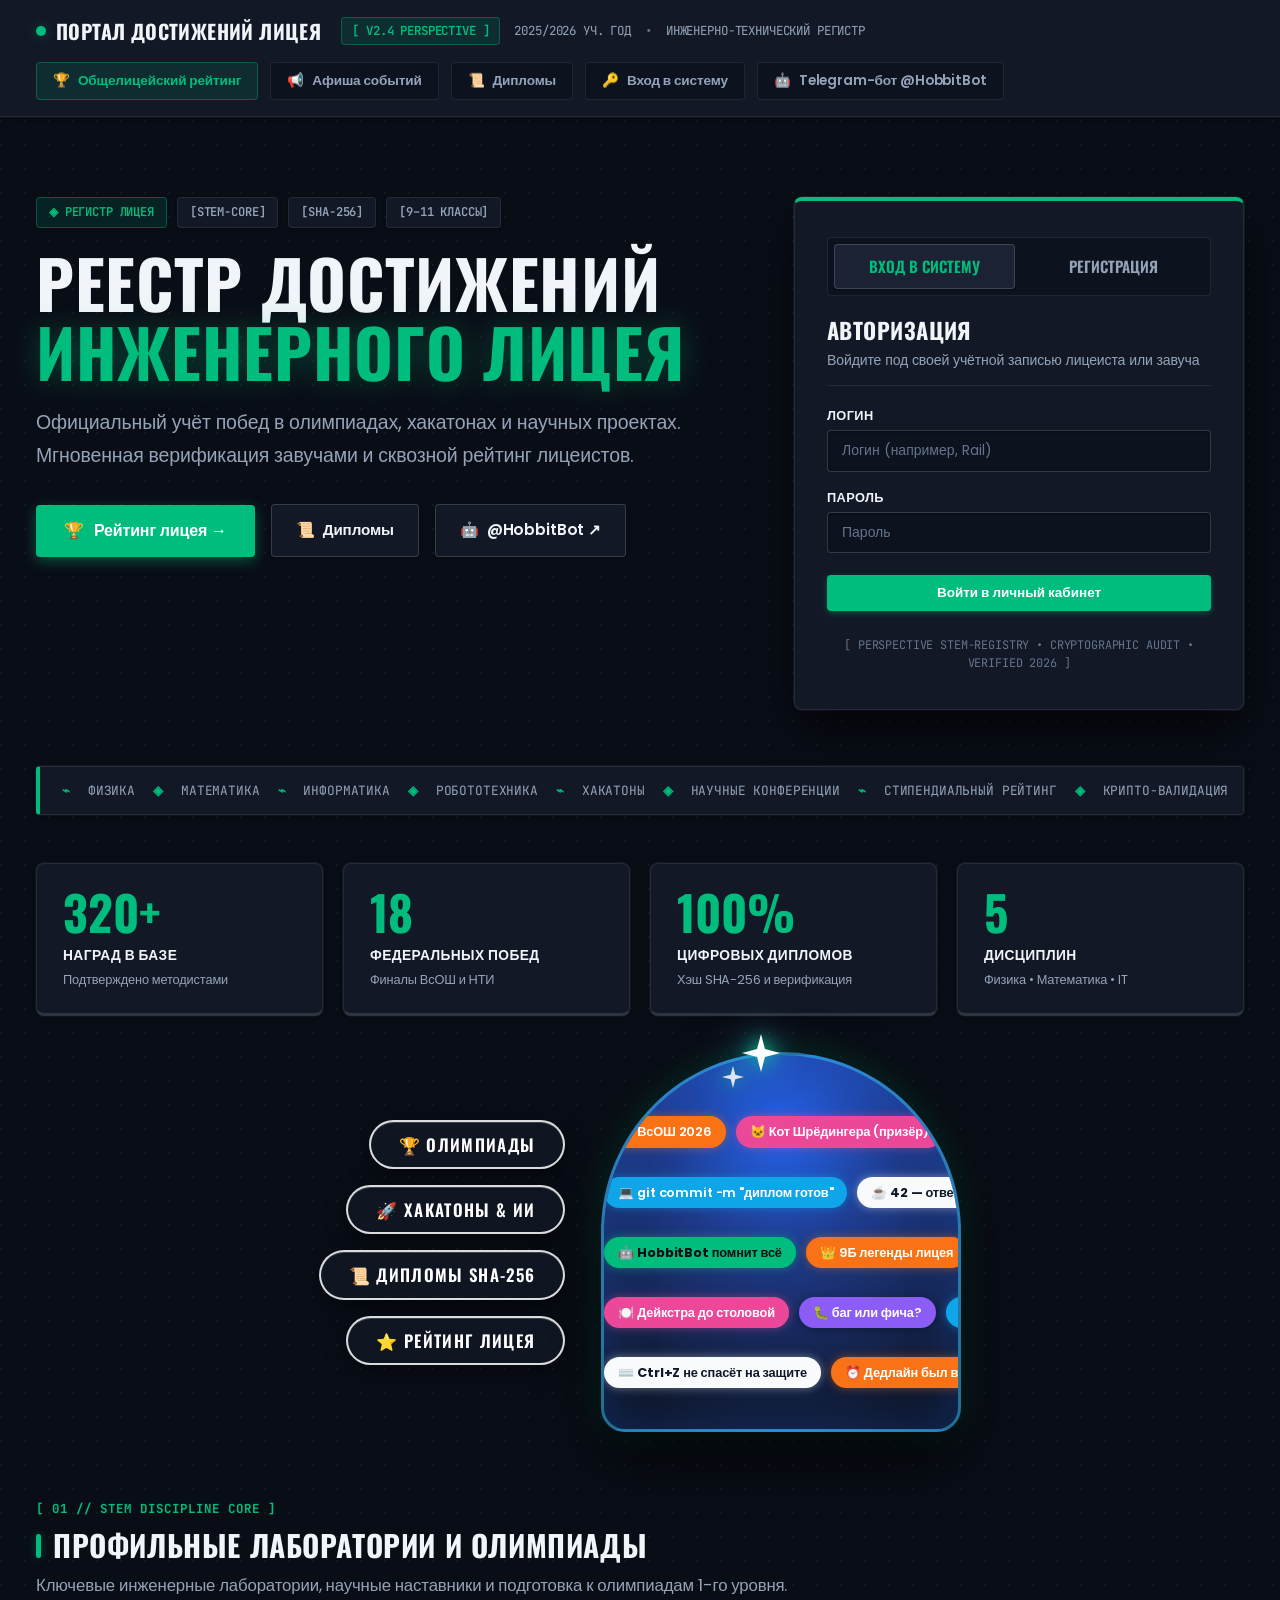
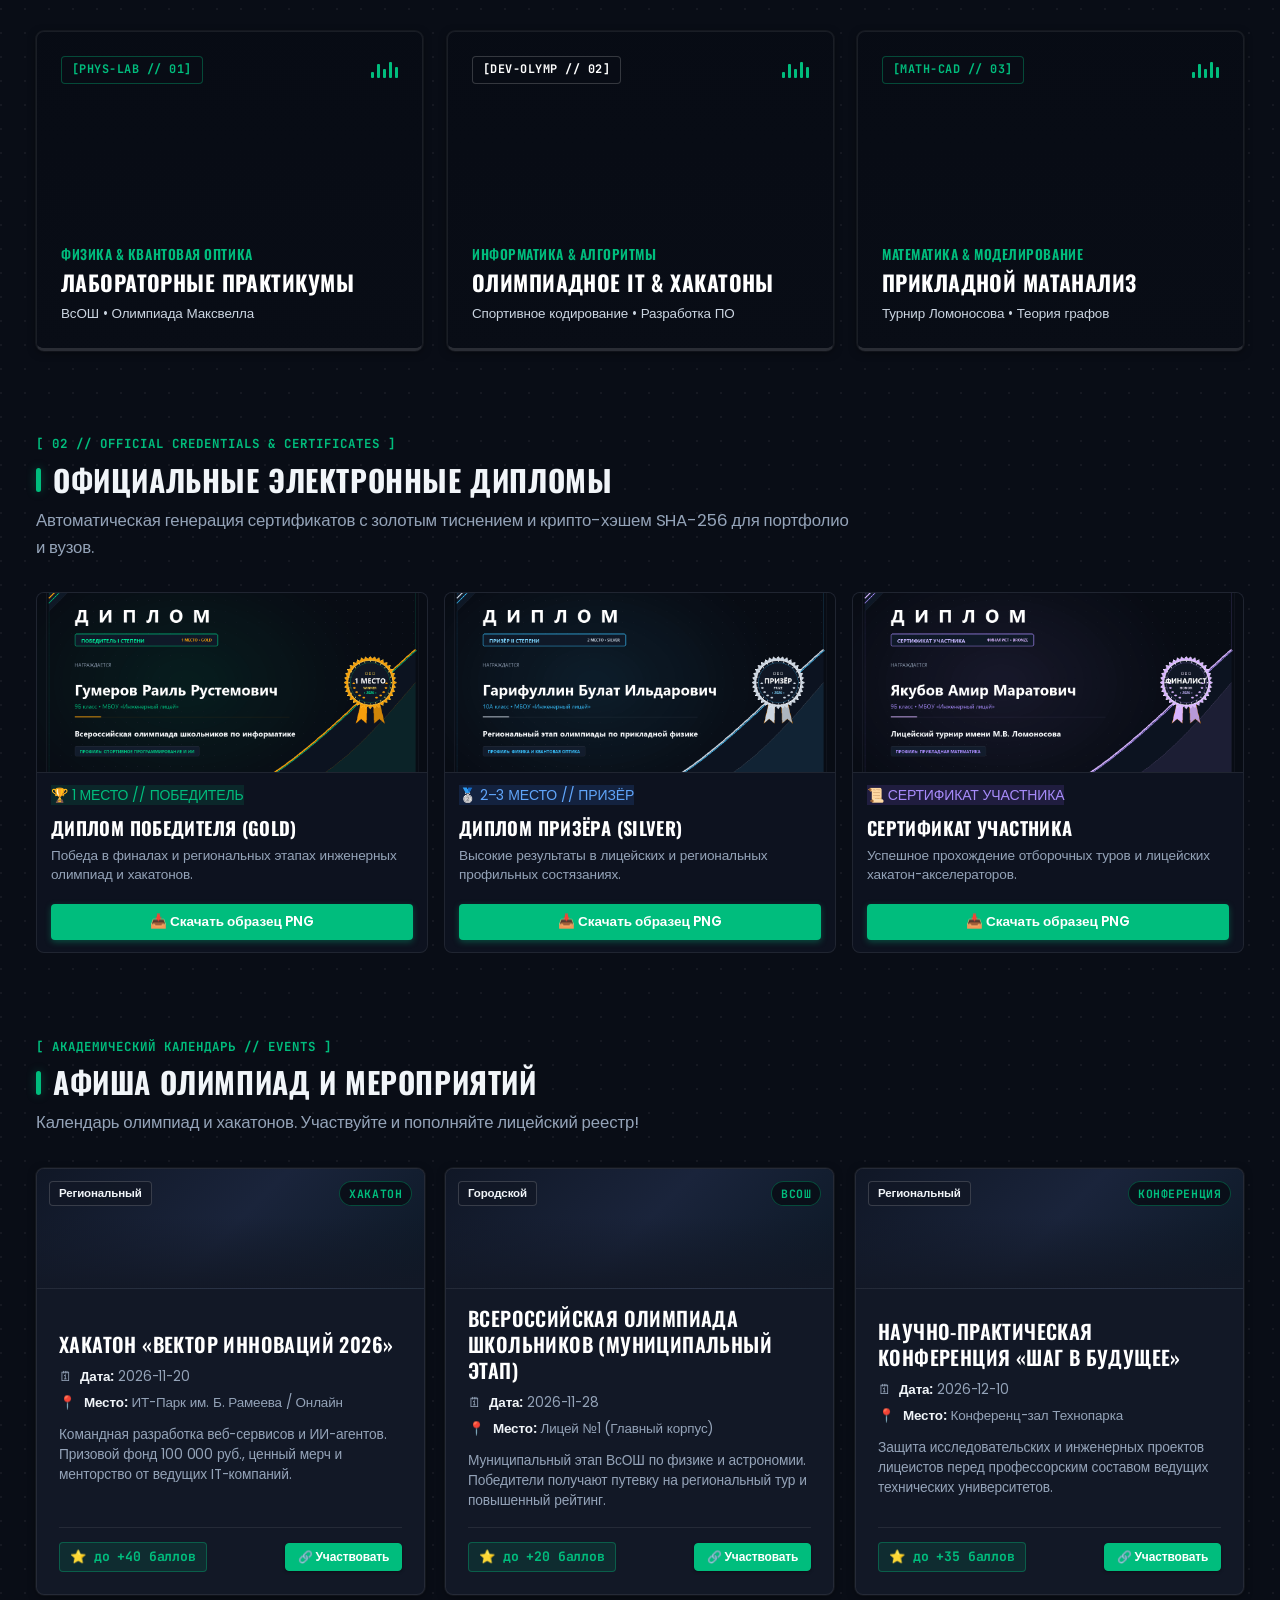
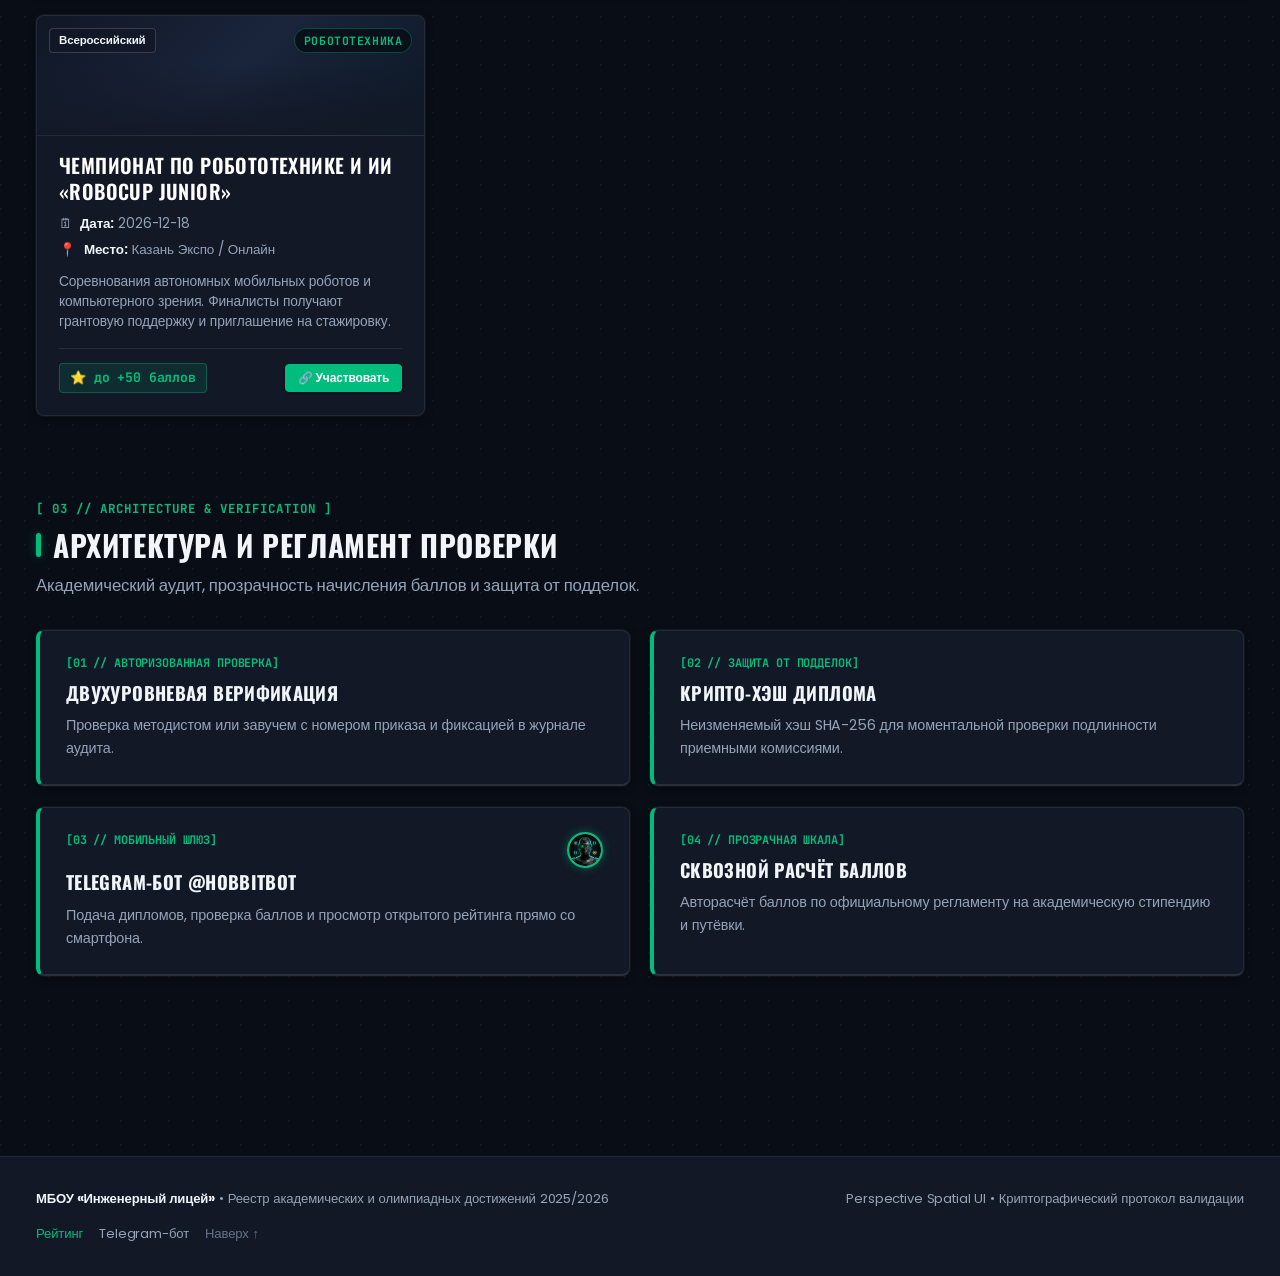
==== commit 8acb35b0: "Add files via upload" ====
--- a/index.html
+++ b/index.html
@@ -3,92 +3,557 @@
 <head>
   <meta charset="UTF-8">
   <meta name="viewport" content="width=device-width, initial-scale=1.0">
-  <title>Портал достижений лицея</title>
-  <!-- Подключаем стили -->
+  <title>Портал достижений лицея — Официальный реестр</title>
+  <!-- Стили платформы (Perspective Design System) -->
   <link rel="stylesheet" href="css/style.css">
 </head>
 <body class="login">
 
-  <main>
-    <div class="card">
-      <div style="text-align:center;font-size:2.2rem;margin-bottom:6px">🏛️</div>
-      <!-- Заголовок портала -->
-      <h1>Портал достижений лицея</h1>
-      <p style="text-align:center;color:var(--text-muted);font-size:0.85rem;margin:0 0 16px;">Система учёта успехов по физике, математике и IT</p>
-
-      <!-- Область для отображения ошибок -->
-      <div id="error" class="error" hidden></div>
-
-      <!-- ===== Форма входа ===== -->
-      <form id="loginForm" onsubmit="return doLogin()">
-        <label for="loginLogin">Логин</label>
-        <input type="text" id="loginLogin" placeholder="Введите логин" required>
-
-        <label for="loginPassword">Пароль</label>
-        <input type="password" id="loginPassword" placeholder="Введите пароль" required>
-
-        <button type="submit">Войти</button>
-
-        <!-- Переключатель на форму регистрации -->
-        <p class="toggle-link">
-          Нет аккаунта?
-          <a href="#" onclick="toggle(); return false;">Создать аккаунт</a>
+  <!-- =================================================================
+       ВЕРХНЯЯ СТРОКА СТАТУСА ПОРТАЛА (PERSPECTIVE SYSTEM BAR)
+       ================================================================= -->
+  <header class="landing-topbar">
+    <div class="landing-topbar-left">
+      <div class="brand-badge">
+        <span class="dot"></span>
+        <span>ПОРТАЛ ДОСТИЖЕНИЙ ЛИЦЕЯ</span>
+      </div>
+      <div class="topbar-meta">
+        <span class="badge">[ V2.4 PERSPECTIVE ]</span>
+        <span>2025/2026 УЧ. ГОД</span>
+        <span style="color:var(--text-subtle)">•</span>
+        <span>ИНЖЕНЕРНО-ТЕХНИЧЕСКИЙ РЕГИСТР</span>
+      </div>
+    </div>
+    <div class="landing-topbar-right">
+      <a href="rating.html" class="topbar-link highlight">
+        <span>🏆</span>
+        <span>Общелицейский рейтинг</span>
+      </a>
+      <a href="#events" class="topbar-link">
+        <span>📢</span>
+        <span>Афиша событий</span>
+      </a>
+      <a href="#diplomas" class="topbar-link">
+        <span>📜</span>
+        <span>Дипломы</span>
+      </a>
+      <a href="#auth" class="topbar-link">
+        <span>🔑</span>
+        <span>Вход в систему</span>
+      </a>
+      <a href="https://t.me/HobbitBot" target="_blank" class="topbar-link">
+        <span>🤖</span>
+        <span>Telegram-бот @HobbitBot</span>
+      </a>
+    </div>
+  </header>
+
+  <!-- =================================================================
+       ОСНОВНОЙ РЕДАКЦИОННЫЙ ПРОСТОРНЫЙ КОНТЕЙНЕР
+       ================================================================= -->
+  <main class="landing-wrap">
+
+    <!-- ── ГЕРОЙСКИЙ БЛОК: ЗАГОЛОВОК + ЛОГИН В САМЫЙ ВЕРХ ── -->
+    <section class="hero-block">
+      
+      <div class="hero-top-grid">
+        
+        <!-- ЛЕВАЯ ЧАСТЬ: БОЛЬШОЙ ТЕКСТ И ОПИСАНИЕ -->
+        <div class="hero-intro">
+          <!-- Верхние технические теги -->
+          <div class="hero-tag-row">
+            <span class="hero-tag lime">◈ РЕГИСТР ЛИЦЕЯ</span>
+            <span class="hero-tag">[STEM-CORE]</span>
+            <span class="hero-tag">[SHA-256]</span>
+            <span class="hero-tag">[9–11 КЛАССЫ]</span>
+          </div>
+
+          <!-- Главный заголовок -->
+          <h1 class="hero-display-title">
+            РЕЕСТР ДОСТИЖЕНИЙ<br>
+            <span class="lime">ИНЖЕНЕРНОГО ЛИЦЕЯ</span>
+          </h1>
+
+          <p class="hero-lead">
+            Официальный учёт побед в олимпиадах, хакатонах и научных проектах. Мгновенная верификация завучами и сквозной рейтинг лицеистов.
+          </p>
+
+          <!-- Кнопки быстрого доступа -->
+          <div class="hero-actions">
+            <a href="rating.html" class="btn-hero-primary">
+              <span>🏆</span>
+              <span>Рейтинг лицея →</span>
+            </a>
+            <a href="#diplomas" class="btn-hero-secondary">
+              <span>📜</span>
+              <span>Дипломы</span>
+            </a>
+            <a href="https://t.me/HobbitBot" target="_blank" class="btn-hero-secondary">
+              <span>🤖</span>
+              <span>@HobbitBot ↗</span>
+            </a>
+          </div>
+        </div>
+
+        <!-- ПРАВАЯ ЧАСТЬ: ЛОГИН И РЕГИСТРАЦИЯ В САМЫЙ ВЕРХ -->
+        <div id="auth" class="auth-panel">
+          
+          <!-- Переключатель Вход / Регистрация -->
+          <div class="auth-tabs">
+            <button id="tabLogin" class="auth-tab active" onclick="switchTab('login')">Вход в систему</button>
+            <button id="tabRegister" class="auth-tab" onclick="switchTab('register')">Регистрация</button>
+          </div>
+
+          <!-- Заголовок панели -->
+          <div class="auth-header">
+            <h2 id="authTitle">АВТОРИЗАЦИЯ</h2>
+            <p id="authSubtitle">Войдите под своей учётной записью лицеиста или завуча</p>
+          </div>
+
+          <!-- Блок ошибок -->
+          <div id="error" class="error" hidden></div>
+
+          <!-- ===== Форма входа ===== -->
+          <form id="loginForm" onsubmit="return doLogin()">
+            <div>
+              <label for="loginLogin">Логин</label>
+              <input type="text" id="loginLogin" placeholder="Логин (например, Rail)" required autocomplete="username">
+            </div>
+
+            <div>
+              <label for="loginPassword">Пароль</label>
+              <input type="password" id="loginPassword" placeholder="Пароль" required autocomplete="current-password">
+            </div>
+
+            <button type="submit" style="margin-top:6px;">Войти в личный кабинет</button>
+          </form>
+
+          <!-- ===== Форма регистрации (скрыта по умолчанию) ===== -->
+          <form id="registerForm" onsubmit="return doRegister()" hidden>
+            <div>
+              <label for="regName">ФИО Ученика</label>
+              <input type="text" id="regName" placeholder="Иванов Иван Иванович" required>
+            </div>
+
+            <div>
+              <label for="regClass">Класс</label>
+              <input type="text" id="regClass" placeholder="9Б, 10А, 11Б..." required>
+            </div>
+
+            <div>
+              <label for="regLogin">Придумайте логин</label>
+              <input type="text" id="regLogin" placeholder="ivanov" required autocomplete="username">
+            </div>
+
+            <div>
+              <label for="regPassword">Придумайте пароль</label>
+              <input type="password" id="regPassword" placeholder="Минимум 4 символа" required autocomplete="new-password">
+            </div>
+
+            <button type="submit" style="margin-top:6px;">Зарегистрироваться</button>
+          </form>
+
+          <!-- Техническая подпись -->
+          <div class="auth-footer-note">
+            [ PERSPECTIVE STEM-REGISTRY • CRYPTOGRAPHIC AUDIT • VERIFIED 2026 ]
+          </div>
+
+        </div>
+
+      </div>
+
+      <!-- Символьная строка (Perspective Spatial Ribbon) во всю ширину -->
+      <div class="symbol-strip">
+        <span class="sym">⌁</span> ФИЗИКА
+        <span class="sym">◈</span> МАТЕМАТИКА
+        <span class="sym">⌁</span> ИНФОРМАТИКА
+        <span class="sym">◈</span> РОБОТОТЕХНИКА
+        <span class="sym">⌁</span> ХАКАТОНЫ
+        <span class="sym">◈</span> НАУЧНЫЕ КОНФЕРЕНЦИИ
+        <span class="sym">⌁</span> СТИПЕНДИАЛЬНЫЙ РЕЙТИНГ
+        <span class="sym">◈</span> КРИПТО-ВАЛИДАЦИЯ
+        <span class="sym">⌁</span> TELEGRAM-ШЛЮЗ
+      </div>
+
+      <!-- ── КРУПНЫЕ СЧЁТЧИКИ И СТАТИСТИКА ПЛАТФОРМЫ ВО ВСЮ ШИРИНУ ── -->
+      <div class="landing-metrics">
+        <div class="metric-card">
+          <div class="metric-number">320+</div>
+          <div class="metric-label">НАГРАД В БАЗЕ</div>
+          <div class="metric-sub">Подтверждено методистами</div>
+        </div>
+        <div class="metric-card">
+          <div class="metric-number">18</div>
+          <div class="metric-label">ФЕДЕРАЛЬНЫХ ПОБЕД</div>
+          <div class="metric-sub">Финалы ВсОШ и НТИ</div>
+        </div>
+        <div class="metric-card">
+          <div class="metric-number">100%</div>
+          <div class="metric-label">ЦИФРОВЫХ ДИПЛОМОВ</div>
+          <div class="metric-sub">Хэш SHA-256 и верификация</div>
+        </div>
+        <div class="metric-card">
+          <div class="metric-number">5</div>
+          <div class="metric-label">ДИСЦИПЛИН</div>
+          <div class="metric-sub">Физика • Математика • IT</div>
+        </div>
+      </div>
+
+      <!-- ── ИНТЕРАКТИВНЫЙ АРЧ-ВИДЖЕТ С ПЕРЕТЕКАЮЩИМ ТЕКСТОМ И ПЛАВАЮЩИМИ БЕЙДЖАМИ (ПАСХАЛКИ) ── -->
+      <div class="portal-showcase-container">
+        
+        <!-- Искрящиеся звёздочки ✦ -->
+        <div class="sparkle-group">
+          <svg class="sparkle-star" width="38" height="38" viewBox="0 0 24 24">
+            <path d="M12 0L14.5 9.5L24 12L14.5 14.5L12 24L9.5 14.5L0 12L9.5 9.5L12 0Z"/>
+          </svg>
+          <svg class="sparkle-star sub" width="22" height="22" viewBox="0 0 24 24">
+            <path d="M12 0L14.5 9.5L24 12L14.5 14.5L12 24L9.5 14.5L0 12L9.5 9.5L12 0Z"/>
+          </svg>
+        </div>
+
+        <!-- Левая колонка: плавающие кнопки с физикой покачивания -->
+        <div class="floating-pills-col">
+          <a href="#events" class="floating-pill-btn">🏆 ОЛИМПИАДЫ</a>
+          <a href="#labs" class="floating-pill-btn">🚀 ХАКАТОНЫ & ИИ</a>
+          <a href="#diplomas" class="floating-pill-btn">📜 ДИПЛОМЫ SHA-256</a>
+          <a href="rating.html" class="floating-pill-btn">⭐ РЕЙТИНГ ЛИЦЕЯ</a>
+        </div>
+
+        <!-- Центрально-правая фигура: Арочный портал с непрерывно текущими строками тегов -->
+        <div class="arched-portal-frame" title="Нажмите на любой бейдж, чтобы активировать пасхалку!">
+          
+          <!-- Строка 1 (движение влево) -->
+          <div class="portal-marquee-row left">
+            <span class="portal-chip orange" onclick="triggerEasterEgg('ВсОШ 2026: +100 к поступлению!')">🏆 ВсОШ 2026</span>
+            <span class="portal-chip pink" onclick="triggerEasterEgg('🐱 Кот Шрёдингера одновременно занял 1-е и 2-е место!')">🐱 Кот Шрёдингера (призёр)</span>
+            <span class="portal-chip lime" onclick="triggerEasterEgg('⚡ Быстрее компилятора GCC!')">⚡ Спортивное прогромирование</span>
+            <span class="portal-chip cyan" onclick="triggerEasterEgg('🌌 Теория относительности проверена в 9Б классе!')">🌌 E = mc² + 50 баллов</span>
+            <span class="portal-chip violet" onclick="triggerEasterEgg('💡 Олимпиада Максвелла покорена!')">💡 Олимпиада Максвелла</span>
+            <!-- Дублирование для непрерывности -->
+            <span class="portal-chip orange" onclick="triggerEasterEgg('ВсОШ 2026: +100 к поступлению!')">🏆 ВсОШ 2026</span>
+            <span class="portal-chip pink" onclick="triggerEasterEgg('🐱 Кот Шрёдингера одновременно занял 1-е и 2-е место!')">🐱 Кот Шрёдингера (призёр)</span>
+            <span class="portal-chip lime" onclick="triggerEasterEgg('⚡ Быстрее компилятора GCC!')">⚡ Спортивное прогромирование</span>
+          </div>
+
+          <!-- Строка 2 (движение вправо) -->
+          <div class="portal-marquee-row right">
+            <span class="portal-chip cyan" onclick="triggerEasterEgg('💻 git push origin master --force (но аккуратно!)')">💻 git commit -m "диплом готов"</span>
+            <span class="portal-chip white" onclick="triggerEasterEgg('🤖 42 — Главный ответ Вселенной на все олимпиады!')">☕ 42 — ответ на всё</span>
+            <span class="portal-chip violet" onclick="triggerEasterEgg('🚀 Нейросеть обучена предсказывать победителей!')">🚀 Хакатон ИИ & Neuro</span>
+            <span class="portal-chip lime" onclick="triggerEasterEgg('🎯 М.В. Ломоносов гордится твоими баллами!')">🎯 Турнир Ломоносова</span>
+            <span class="portal-chip pink" onclick="triggerEasterEgg('🔥 100 баллов гарантировано практикой!')">🔥 100 баллов на ЕГЭ</span>
+            <!-- Дублирование -->
+            <span class="portal-chip cyan" onclick="triggerEasterEgg('💻 git push origin master --force!')">💻 git commit -m "диплом готов"</span>
+            <span class="portal-chip white" onclick="triggerEasterEgg('🤖 42 — Главный ответ Вселенной!')">☕ 42 — ответ на всё</span>
+          </div>
+
+          <!-- Строка 3 (движение влево) -->
+          <div class="portal-marquee-row left">
+            <span class="portal-chip lime" onclick="triggerEasterEgg('🤖 @HobbitBot: «Я зафиксировал твой рекорд в SQLite!»')">🤖 HobbitBot помнит всё</span>
+            <span class="portal-chip orange" onclick="triggerEasterEgg('👑 9Б — абсолютные чемпионы параллели!')">👑 9Б легенды лицея</span>
+            <span class="portal-chip cyan" onclick="triggerEasterEgg('✅ Методист и завуч подписали приказ без замечаний!')">✅ завуч одобряет ✓</span>
+            <span class="portal-chip pink" onclick="triggerEasterEgg('🧪 Квантовая запутанность зафиксирована!')">🧪 Квантовая оптика</span>
+            <span class="portal-chip violet" onclick="triggerEasterEgg('🌐 Web-реестр синхронизирован на 100%')">🌐 Web-реестр 2026</span>
+            <!-- Дублирование -->
+            <span class="portal-chip lime" onclick="triggerEasterEgg('🤖 @HobbitBot помнит всё!')">🤖 HobbitBot помнит всё</span>
+            <span class="portal-chip orange" onclick="triggerEasterEgg('👑 9Б — абсолютные чемпионы!')">👑 9Б легенды лицея</span>
+          </div>
+
+          <!-- Строка 4 (движение вправо) -->
+          <div class="portal-marquee-row right">
+            <span class="portal-chip pink" onclick="triggerEasterEgg('🍽️ Кратчайший путь через граф лицея: 12 секунд до пиццы!')">🍽️ Дейкстра до столовой</span>
+            <span class="portal-chip violet" onclick="triggerEasterEgg('✨ Это не баг, это незадокументированное преимущество!')">🐛 баг или фича?</span>
+            <span class="portal-chip cyan" onclick="triggerEasterEgg('🛡️ Хэш верифицирован: подделка невозможна!')">🛡️ SHA-256 крипто-печать</span>
+            <span class="portal-chip lime" onclick="triggerEasterEgg('🦾 Роботы уже собирают кубик Рубика за 0.4 сек!')">🦾 НТИ Робототехника</span>
+            <span class="portal-chip orange" onclick="triggerEasterEgg('⭐ Физтех ждёт победителей!')">⭐ Звёздный билет в МФТИ</span>
+            <!-- Дублирование -->
+            <span class="portal-chip pink" onclick="triggerEasterEgg('🍽️ Кратчайший путь до столовой найден!')">🍽️ Дейкстра до столовой</span>
+            <span class="portal-chip violet" onclick="triggerEasterEgg('✨ Это не баг, это фича!')">🐛 баг или фича?</span>
+          </div>
+
+          <!-- Строка 5 (движение влево) -->
+          <div class="portal-marquee-row left">
+            <span class="portal-chip white" onclick="triggerEasterEgg('⌨️ Главное — уверенный взгляд перед комиссией!')">⌨️ Ctrl+Z не спасёт на защите</span>
+            <span class="portal-chip orange" onclick="triggerEasterEgg('⏰ Дедлайн был вчера, но диплом сдан сегодня!')">⏰ Дедлайн был вчера</span>
+            <span class="portal-chip lime" onclick="triggerEasterEgg('🥇 1-е место — это наш лицейский стандарт!')">🥇 Первое место — наш стандарт</span>
+            <span class="portal-chip cyan" onclick="triggerEasterEgg('☕ Формула успеха: кофе + алгоритмы + настойчивость!')">☕ Кофеин и матан</span>
+            <!-- Дублирование -->
+            <span class="portal-chip white" onclick="triggerEasterEgg('⌨️ Уверенная защита!')">⌨️ Ctrl+Z не спасёт на защите</span>
+            <span class="portal-chip orange" onclick="triggerEasterEgg('⏰ Дедлайн побеждён!')">⏰ Дедлайн был вчера</span>
+          </div>
+
+        </div>
+
+      </div>
+
+    </section>
+
+    <!-- ── СЕКЦИЯ 01: ПРОФИЛЬНЫЕ НАПРАВЛЕНИЯ (ФОТО-ВИТРИНА) ВО ВСЮ ШИРИНУ ── -->
+    <section id="labs" class="landing-section">
+      <div class="section-header">
+        <div class="section-tag">[ 01 // STEM DISCIPLINE CORE ]</div>
+        <h2 class="section-title">ПРОФИЛЬНЫЕ ЛАБОРАТОРИИ И ОЛИМПИАДЫ</h2>
+        <p class="section-sub">
+          Ключевые инженерные лаборатории, научные наставники и подготовка к олимпиадам 1-го уровня.
         </p>
-      </form>
-
-      <!-- ===== Форма регистрации (скрыта по умолчанию) ===== -->
-      <form id="registerForm" onsubmit="return doRegister()" hidden>
-        <label for="regName">ФИО</label>
-        <input type="text" id="regName" placeholder="Иванов Иван Иванович" required>
-
-        <label for="regClass">Класс</label>
-        <input type="text" id="regClass" placeholder="10А" required>
-
-        <label for="regLogin">Логин</label>
-        <input type="text" id="regLogin" placeholder="Придумайте логин" required>
-
-        <label for="regPassword">Пароль</label>
-        <input type="password" id="regPassword" placeholder="Придумайте пароль" required>
-
-        <button type="submit">Зарегистрироваться</button>
-
-        <!-- Переключатель на форму входа -->
-        <p class="toggle-link">
-          Уже есть аккаунт?
-          <a href="#" onclick="toggle(); return false;">Войти</a>
+      </div>
+
+      <div class="photo-showcase">
+        
+        <!-- Карточка 1: Физика -->
+        <div class="photo-card" style="background-image: url('https://images.unsplash.com/photo-1507668077129-56e32842fceb?auto=format&fit=crop&w=800&q=80');">
+          <div class="photo-card-top">
+            <span class="photo-badge lime">[PHYS-LAB // 01]</span>
+            <div class="soundwave" title="Активность направления">
+              <span></span><span></span><span></span><span></span><span></span>
+            </div>
+          </div>
+          <div class="photo-card-bottom">
+            <span class="photo-category">Физика & Квантовая оптика</span>
+            <h3 class="photo-title">ЛАБОРАТОРНЫЕ ПРАКТИКУМЫ</h3>
+            <span class="photo-meta">ВсОШ • Олимпиада Максвелла</span>
+          </div>
+        </div>
+
+        <!-- Карточка 2: Информатика & Кодинг -->
+        <div class="photo-card" style="background-image: url('https://images.unsplash.com/photo-1555066931-4365d14bab8c?auto=format&fit=crop&w=800&q=80');">
+          <div class="photo-card-top">
+            <span class="photo-badge">[DEV-OLYMP // 02]</span>
+            <div class="soundwave" title="Активность направления">
+              <span></span><span></span><span></span><span></span><span></span>
+            </div>
+          </div>
+          <div class="photo-card-bottom">
+            <span class="photo-category">Информатика & Алгоритмы</span>
+            <h3 class="photo-title">ОЛИМПИАДНОЕ IT & ХАКАТОНЫ</h3>
+            <span class="photo-meta">Спортивное кодирование • Разработка ПО</span>
+          </div>
+        </div>
+
+        <!-- Карточка 3: Математика -->
+        <div class="photo-card" style="background-image: url('https://images.unsplash.com/photo-1635070041078-e363dbe005cb?auto=format&fit=crop&w=800&q=80');">
+          <div class="photo-card-top">
+            <span class="photo-badge lime">[MATH-CAD // 03]</span>
+            <div class="soundwave" title="Активность направления">
+              <span></span><span></span><span></span><span></span><span></span>
+            </div>
+          </div>
+          <div class="photo-card-bottom">
+            <span class="photo-category">Математика & Моделирование</span>
+            <h3 class="photo-title">ПРИКЛАДНОЙ МАТАНАЛИЗ</h3>
+            <span class="photo-meta">Турнир Ломоносова • Теория графов</span>
+          </div>
+        </div>
+
+      </div>
+    </section>
+
+    <!-- ── СЕКЦИЯ 02: ОФИЦИАЛЬНЫЕ ЭЛЕКТРОННЫЕ ДИПЛОМЫ ВО ВСЮ ШИРИНУ ── -->
+    <section id="diplomas" class="landing-section">
+      <div class="section-header">
+        <div class="section-tag">[ 02 // OFFICIAL CREDENTIALS & CERTIFICATES ]</div>
+        <h2 class="section-title">ОФИЦИАЛЬНЫЕ ЭЛЕКТРОННЫЕ ДИПЛОМЫ</h2>
+        <p class="section-sub">
+          Автоматическая генерация сертификатов с золотым тиснением и крипто-хэшем SHA-256 для портфолио и вузов.
         </p>
-      </form>
+      </div>
+
+      <div class="diploma-gallery-grid">
+        
+        <!-- Диплом 1: Победитель -->
+        <div class="diploma-preview-card">
+          <img src="assets/diplomas/diploma_winner.png" alt="Диплом Победителя" loading="lazy">
+          <div class="desc">
+            <div>
+              <span class="badge" style="background:var(--primary-light); color:var(--primary); border-color:var(--primary-border);">
+                🏆 1 МЕСТО // ПОБЕДИТЕЛЬ
+              </span>
+              <h3 style="font-family:'Oswald',sans-serif; font-size:1.15rem; margin:10px 0 6px; color:#fff;">
+                ДИПЛОМ ПОБЕДИТЕЛЯ (GOLD)
+              </h3>
+              <p style="font-size:0.85rem; color:var(--text-muted); margin:0 0 12px; line-height:1.4;">
+                Победа в финалах и региональных этапах инженерных олимпиад и хакатонов.
+              </p>
+            </div>
+            <button class="btn btn-primary" onclick="downloadSampleDiploma('winner')" style="width:100%; justify-content:center;">
+              📥 Скачать образец PNG
+            </button>
+          </div>
+        </div>
+
+        <!-- Диплом 2: Призёр -->
+        <div class="diploma-preview-card">
+          <img src="assets/diplomas/diploma_prize.png" alt="Диплом Призёра" loading="lazy">
+          <div class="desc">
+            <div>
+              <span class="badge" style="background:rgba(59,130,246,0.15); color:#60a5fa; border-color:rgba(59,130,246,0.35);">
+                🥈 2–3 МЕСТО // ПРИЗЁР
+              </span>
+              <h3 style="font-family:'Oswald',sans-serif; font-size:1.15rem; margin:10px 0 6px; color:#fff;">
+                ДИПЛОМ ПРИЗЁРА (SILVER)
+              </h3>
+              <p style="font-size:0.85rem; color:var(--text-muted); margin:0 0 12px; line-height:1.4;">
+                Высокие результаты в лицейских и региональных профильных состязаниях.
+              </p>
+            </div>
+            <button class="btn btn-secondary" onclick="downloadSampleDiploma('prize')" style="width:100%; justify-content:center;">
+              📥 Скачать образец PNG
+            </button>
+          </div>
+        </div>
+
+        <!-- Диплом 3: Участник -->
+        <div class="diploma-preview-card">
+          <img src="assets/diplomas/diploma_participant.png" alt="Сертификат Участника" loading="lazy">
+          <div class="desc">
+            <div>
+              <span class="badge" style="background:rgba(139,92,246,0.15); color:#a78bfa; border-color:rgba(139,92,246,0.35);">
+                📜 СЕРТИФИКАТ УЧАСТНИКА
+              </span>
+              <h3 style="font-family:'Oswald',sans-serif; font-size:1.15rem; margin:10px 0 6px; color:#fff;">
+                СЕРТИФИКАТ УЧАСТНИКА
+              </h3>
+              <p style="font-size:0.85rem; color:var(--text-muted); margin:0 0 12px; line-height:1.4;">
+                Успешное прохождение отборочных туров и лицейских хакатон-акселераторов.
+              </p>
+            </div>
+            <button class="btn btn-secondary" onclick="downloadSampleDiploma('participant')" style="width:100%; justify-content:center;">
+              📥 Скачать образец PNG
+            </button>
+          </div>
+        </div>
+
+      </div>
+    </section>
+
+    <!-- ── СЕКЦИЯ: АФИША ОЛИМПИАД И МЕРОПРИЯТИЙ ЛИЦЕЯ ── -->
+    <section id="events" class="landing-section">
+      <div class="section-header">
+        <div class="section-tag">[ АКАДЕМИЧЕСКИЙ КАЛЕНДАРЬ // EVENTS ]</div>
+        <h2 class="section-title">АФИША ОЛИМПИАД И МЕРОПРИЯТИЙ</h2>
+        <p class="section-sub">
+          Календарь олимпиад и хакатонов. Участвуйте и пополняйте лицейский реестр!
+        </p>
+      </div>
+
+      <div id="landingEventsGrid" class="events-grid"></div>
+    </section>
+
+    <!-- ── СЕКЦИЯ 03: АРХИТЕКТУРА И РЕГЛАМЕНТ ПРОВЕРКИ ВО ВСЮ ШИРИНУ ── -->
+    <section id="pillars" class="landing-section">
+      <div class="section-header">
+        <div class="section-tag">[ 03 // ARCHITECTURE & VERIFICATION ]</div>
+        <h2 class="section-title">АРХИТЕКТУРА И РЕГЛАМЕНТ ПРОВЕРКИ</h2>
+        <p class="section-sub">
+          Академический аудит, прозрачность начисления баллов и защита от подделок.
+        </p>
+      </div>
+
+      <div class="pillars-grid">
+        
+        <div class="pillar-card">
+          <div class="pillar-code">[01 // АВТОРИЗОВАННАЯ ПРОВЕРКА]</div>
+          <h4 class="pillar-title">ДВУХУРОВНЕВАЯ ВЕРИФИКАЦИЯ</h4>
+          <p class="pillar-text">
+            Проверка методистом или завучем с номером приказа и фиксацией в журнале аудита.
+          </p>
+        </div>
+
+        <div class="pillar-card">
+          <div class="pillar-code">[02 // ЗАЩИТА ОТ ПОДДЕЛОК]</div>
+          <h4 class="pillar-title">КРИПТО-ХЭШ ДИПЛОМА</h4>
+          <p class="pillar-text">
+            Неизменяемый хэш SHA-256 для моментальной проверки подлинности приемными комиссиями.
+          </p>
+        </div>
+
+        <div class="pillar-card">
+          <div style="display:flex; justify-content:space-between; align-items:flex-start;">
+            <div class="pillar-code">[03 // МОБИЛЬНЫЙ ШЛЮЗ]</div>
+            <img src="assets/bot_avatar.png" alt="HobbitBot" style="width:36px; height:36px; border-radius:50%; border:2px solid var(--primary); box-shadow:0 0 10px rgba(0,189,125,0.4); object-fit:cover;">
+          </div>
+          <h4 class="pillar-title">TELEGRAM-БОТ @HobbitBot</h4>
+          <p class="pillar-text">
+            Подача дипломов, проверка баллов и просмотр открытого рейтинга прямо со смартфона.
+          </p>
+        </div>
+
+        <div class="pillar-card">
+          <div class="pillar-code">[04 // ПРОЗРАЧНАЯ ШКАЛА]</div>
+          <h4 class="pillar-title">СКВОЗНОЙ РАСЧЁТ БАЛЛОВ</h4>
+          <p class="pillar-text">
+            Авторасчёт баллов по официальному регламенту на академическую стипендию и путёвки.
+          </p>
+        </div>
+
+      </div>
+    </section>
+
+  </main>
+
+  <!-- =================================================================
+       ФУТЕР ПОРТАЛА (PERSPECTIVE FOOTER)
+       ================================================================= -->
+  <footer class="landing-footer">
+    <div>
+      <strong style="color:var(--text-main);">МБОУ «Инженерный лицей»</strong> • Реестр академических и олимпиадных достижений 2025/2026
     </div>
-  </main>
-
-  <!-- Подключаем скрипты в нужном порядке -->
+    <div>
+      Perspective Spatial UI • Криптографический протокол валидации
+    </div>
+    <div style="display:flex; gap:16px;">
+      <a href="rating.html" style="color:var(--primary); text-decoration:none;">Рейтинг</a>
+      <a href="https://t.me/HobbitBot" target="_blank" style="color:var(--text-muted); text-decoration:none;">Telegram-бот</a>
+      <a href="#" style="color:var(--text-subtle); text-decoration:none;">Наверх ↑</a>
+    </div>
+  </footer>
+
+  <!-- Подключение скриптов данных, API, дипломов, 3D-перевеса и анимаций -->
   <script src="data/seed.js"></script>
   <script src="js/storage.js"></script>
   <script src="js/api.js"></script>
   <script src="js/auth.js"></script>
+  <script src="js/diploma.js"></script>
+  <script src="js/tilt.js"></script>
+  <script src="js/transitions.js"></script>
 
   <script>
     /**
-     * Переключает видимость форм входа и регистрации.
-     * Также скрывает сообщение об ошибке при переключении.
+     * Переключатель табов Вход / Регистрация
      */
-    function toggle() {
+    function switchTab(mode) {
       const loginForm    = document.getElementById('loginForm');
       const registerForm = document.getElementById('registerForm');
+      const tabLogin     = document.getElementById('tabLogin');
+      const tabRegister  = document.getElementById('tabRegister');
+      const title        = document.getElementById('authTitle');
+      const subtitle     = document.getElementById('authSubtitle');
       const errorBox     = document.getElementById('error');
 
-      // Переключаем видимость форм
-      loginForm.hidden    = !loginForm.hidden;
-      registerForm.hidden = !registerForm.hidden;
-
-      // Скрываем ошибку при переключении
       errorBox.hidden = true;
       errorBox.textContent = '';
+
+      if (mode === 'login') {
+        loginForm.hidden = false;
+        registerForm.hidden = true;
+        tabLogin.classList.add('active');
+        tabRegister.classList.remove('active');
+        title.textContent = 'АВТОРИЗАЦИЯ';
+        subtitle.textContent = 'Войдите под своей учётной записью лицеиста или завуча';
+      } else {
+        loginForm.hidden = true;
+        registerForm.hidden = false;
+        tabLogin.classList.remove('active');
+        tabRegister.classList.add('active');
+        title.textContent = 'РЕГИСТРАЦИЯ';
+        subtitle.textContent = 'Создайте учётную запись для подачи дипломов в реестр';
+      }
     }
 
     /**
-     * Показывает сообщение об ошибке пользователю.
-     * @param {string} msg — текст ошибки
+     * Показывает ошибку
      */
     function showError(msg) {
       const errorBox = document.getElementById('error');
@@ -97,38 +562,35 @@
     }
 
     /**
-     * Обработчик входа.
-     * Считывает логин и пароль, вызывает Auth.login().
-     * @returns {false} — предотвращает отправку формы
+     * Обработка входа с плавной портальной анимацией
      */
     function doLogin() {
       const login    = document.getElementById('loginLogin').value.trim();
       const password = document.getElementById('loginPassword').value;
+      const btn      = document.querySelector('#loginForm button[type="submit"]');
 
       try {
-        Auth.login(login, password);
-        // Auth.login сам перенаправляет на admin.html или student.html
+        const u = Auth.login(login, password, true);
+        const target = u.role === 'admin' ? 'admin.html' : 'student.html';
+        Transitions.portalNavigate(target, btn);
       } catch (e) {
-        showError(e.message || 'Ошибка входа');
+        showError(e.message || 'Неверный логин или пароль');
       }
 
       return false;
     }
 
     /**
-     * Обработчик регистрации.
-     * Создаёт нового пользователя через api.users.create(),
-     * затем выполняет автоматический вход.
-     * @returns {false} — предотвращает отправку формы
+     * Обработка регистрации с плавной анимацией
      */
     function doRegister() {
       const name     = document.getElementById('regName').value.trim();
       const cls      = document.getElementById('regClass').value.trim();
       const login    = document.getElementById('regLogin').value.trim();
       const password = document.getElementById('regPassword').value;
+      const btn      = document.querySelector('#registerForm button[type="submit"]');
 
       try {
-        // Создаём пользователя
         api.users.create({
           name:     name,
           class:    cls,
@@ -136,15 +598,140 @@
           password: password
         });
 
-        // Автоматический вход после регистрации
-        Auth.login(login, password);
+        // Мгновенный плавный вход после регистрации
+        const u = Auth.login(login, password, true);
+        Transitions.portalNavigate('student.html', btn);
       } catch (e) {
-        showError(e.message || 'Ошибка регистрации');
+        showError(e.message || 'Ошибка регистрации профиля');
       }
 
       return false;
     }
+
+    /**
+     * Скачивание образца диплома
+     */
+    function downloadSampleDiploma(resultType) {
+      const sampleNames = {
+        winner: 'Алексеев Даниил Андреевич',
+        prize: 'Смирнова Екатерина Михайловна',
+        participant: 'Новиков Михаил Сергеевич'
+      };
+      const sampleTitles = {
+        winner: 'Всероссийская олимпиада школьников по информатике',
+        prize: 'Региональный хакатон по прикладной робототехнике',
+        participant: 'Лицейский научно-технический турнир «Вектор 2026»'
+      };
+      const sampleCats = {
+        winner: 'informatics',
+        prize: 'project',
+        participant: 'physics'
+      };
+
+      DiplomaGenerator.download({
+        name: sampleNames[resultType] || 'Лицеист Образцов',
+        title: sampleTitles[resultType] || 'Инженерная олимпиада',
+        category: sampleCats[resultType] || 'informatics',
+        result: resultType,
+        date: new Date().toLocaleDateString('ru-RU')
+      });
+    }
+
+    /**
+     * Отрисовка афиш мероприятий лицея
+     */
+    function renderLandingEvents() {
+      const list = api.events.list();
+      const grid = document.getElementById("landingEventsGrid");
+      if (!grid) return;
+
+      grid.innerHTML = list.map(ev => {
+        const bannerStyle = ev.imageUrl ? `background-image:url('${ev.imageUrl}');` : '';
+        const hasImgClass = ev.imageUrl ? 'has-img' : '';
+        const regLink = ev.registrationLink || 'https://t.me/HobbitBot';
+
+        return `
+          <div class="event-poster-card" data-tilt>
+            <div class="event-poster-banner ${hasImgClass}" style="${bannerStyle}">
+              <span class="event-poster-level-top">${ev.level || 'Региональный'}</span>
+              <span class="event-poster-badge-top">${ev.badgeText || 'АФИША'}</span>
+            </div>
+            <div>
+              <h4 class="event-poster-title">${ev.title}</h4>
+              <div class="event-poster-meta">
+                <div class="event-poster-meta-item">
+                  <span>🗓</span>
+                  <span><b>Дата:</b> ${ev.date}</span>
+                </div>
+                <div class="event-poster-meta-item">
+                  <span>📍</span>
+                  <span><b>Место:</b> ${ev.place || 'Лицей'}</span>
+                </div>
+              </div>
+              <p class="event-poster-desc">${ev.description || 'Приглашаем лицеистов принять участие!'}</p>
+            </div>
+            <div class="event-poster-footer">
+              <span class="event-poster-points-tag">⭐ ${ev.pointsAward || '+20 б.'}</span>
+              <div class="event-poster-actions">
+                <a href="${regLink}" target="_blank" class="top-nav-btn primary" style="padding:4px 12px;font-size:0.75rem;">🔗 Участвовать</a>
+              </div>
+            </div>
+          </div>
+        `;
+      }).join("");
+
+      if (window.initTilt) window.initTilt();
+    }
+
+    /**
+     * Интерактивные пасхалки в арочном портале
+     */
+    function triggerEasterEgg(msg) {
+      // Создаём или находим тост-контейнер
+      let toast = document.getElementById('easterEggToast');
+      if (!toast) {
+        toast = document.createElement('div');
+        toast.id = 'easterEggToast';
+        toast.style.cssText = `
+          position: fixed;
+          bottom: 30px;
+          left: 50%;
+          transform: translateX(-50%) translateY(100px);
+          background: rgba(14, 22, 36, 0.95);
+          color: #FFFFFF;
+          border: 1px solid var(--primary);
+          box-shadow: 0 10px 30px rgba(0, 189, 125, 0.4), 0 0 20px rgba(56, 189, 248, 0.3);
+          backdrop-filter: blur(12px);
+          padding: 12px 24px;
+          border-radius: 9999px;
+          font-family: 'JetBrains Mono', monospace;
+          font-size: 0.9rem;
+          font-weight: 700;
+          z-index: 9999;
+          display: flex;
+          align-items: center;
+          gap: 10px;
+          transition: transform 0.35s cubic-bezier(0.16, 1, 0.3, 1), opacity 0.35s ease;
+          opacity: 0;
+          pointer-events: none;
+        `;
+        document.body.appendChild(toast);
+      }
+
+      toast.innerHTML = `<span>✨</span><span>${msg}</span>`;
+      toast.style.transform = 'translateX(-50%) translateY(0)';
+      toast.style.opacity = '1';
+
+      if (window.easterEggTimer) clearTimeout(window.easterEggTimer);
+      window.easterEggTimer = setTimeout(() => {
+        toast.style.transform = 'translateX(-50%) translateY(100px)';
+        toast.style.opacity = '0';
+      }, 3200);
+    }
+
+    renderLandingEvents();
+    window.addEventListener('lyceum:db-synced', renderLandingEvents);
   </script>
 
 </body>
-</html>
+</html>
--- a/css/style.css
+++ b/css/style.css
@@ -1,411 +1,576 @@
 /* =================================================================
-   Портал достижений лицея — Премиальная стильная дизайн-система
-   Палитра: глубокий сапфировый градиент (Navy/Midnight), 
-   матовое стекло (Glassmorphism), чистая строгая типографика.
+   ПОРТАЛ ДОСТИЖЕНИЙ ЛИЦЕЯ — СТИЛЬ: PERSPECTIVE DESIGN SYSTEM (DARK)
+   Спецификация: Spatial Depth Design, Isometric Views, High Contrast Dark.
+   Шрифты:
+     - Display / Заголовки: Oswald (500, 600, 700)
+     - Primary / Наборный: Poppins (300, 400, 500, 600, 700)
+     - Monospace / Метрики и коды: JetBrains Mono (400, 500, 600)
+   Цветовая палитра:
+     - Primary / Secondary: #00BD7D (Perspective Emerald Green)
+     - Success: #16A34A
+     - Warning: #D97706
+     - Danger: #DC2626
+     - Surface: #121826 (глубокие приподнятые карточки)
+     - Surface Raised: #1A2234
+     - Surface Sunken: #0D121F (поля ввода, фон заголовков таблиц)
+     - Text Main: #F1F5F9 (высококонтрастный белый)
+     - Text Muted: #94A3B8
+     - Canvas: #090D16 (с пространственной изометрической микро-сеткой)
+   Скругления: sm=4px, md=8px
+   Шкала отступов: 4 / 8 / 12 / 16 / 24 / 32
    ================================================================= */
 
+@import url('https://fonts.googleapis.com/css2?family=Oswald:wght@500;600;700&family=Poppins:ital,wght@0,300;0,400;0,500;0,600;0,700;1,400&family=JetBrains+Mono:wght@400;500;600;700&display=swap');
+
 :root {
-  --bg-dark: #020617;
-  --bg-card: rgba(15, 23, 42, 0.75);
-  --bg-card-solid: #0f172a;
-  --bg-input: #090e1a;
-  --border: rgba(255, 255, 255, 0.08);
-  --border-focus: #38bdf8;
+  /* Первичные акцентные токены (Perspective Tokens) */
+  --primary: #00BD7D;
+  --primary-hover: #00d68f;
+  --primary-active: #009e68;
+  --primary-light: rgba(0, 189, 125, 0.12);
+  --primary-border: rgba(0, 189, 125, 0.35);
+  --primary-glow: rgba(0, 189, 125, 0.35);
+
+  --secondary: #00BD7D;
   
-  --text-main: #f8fafc;
-  --text-muted: #94a3b8;
-  --text-dim: #64748b;
-  
-  --accent: #38bdf8;
-  --accent-glow: rgba(56, 189, 248, 0.25);
-  --primary-btn: linear-gradient(180deg, #0284c7 0%, #0369a1 100%);
-  --primary-btn-hover: linear-gradient(180deg, #38bdf8 0%, #0284c7 100%);
-  
-  --green: #34d399;
-  --green-bg: rgba(16, 185, 129, 0.12);
-  --green-border: rgba(52, 211, 153, 0.3);
-  
-  --amber: #fbbf24;
-  --amber-bg: rgba(245, 158, 11, 0.12);
-  --amber-border: rgba(251, 191, 36, 0.3);
-  
-  --red: #f87171;
-  --red-bg: rgba(239, 68, 68, 0.12);
-  --red-border: rgba(248, 113, 113, 0.3);
-  
-  --cat-phys: #60a5fa;
-  --cat-phys-bg: rgba(96, 165, 250, 0.12);
-  --cat-math: #a78bfa;
-  --cat-math-bg: rgba(167, 139, 250, 0.12);
-  --cat-inf: #34d399;
-  --cat-inf-bg: rgba(52, 211, 153, 0.12);
-  --cat-proj: #f472b6;
-  --cat-proj-bg: rgba(244, 114, 182, 0.12);
-  --cat-vol: #fb923c;
-  --cat-vol-bg: rgba(251, 146, 60, 0.12);
+  /* Статусные токены */
+  --success: #16A34A;
+  --success-bg: rgba(22, 163, 74, 0.15);
+  --success-border: rgba(22, 163, 74, 0.35);
+
+  --warning: #D97706;
+  --warning-bg: rgba(217, 119, 6, 0.15);
+  --warning-border: rgba(217, 119, 6, 0.35);
+
+  --danger: #DC2626;
+  --danger-bg: rgba(220, 38, 38, 0.15);
+  --danger-border: rgba(220, 38, 38, 0.35);
+
+  /* Тёмные высококонтрастные поверхности (Perspective Dark) */
+  --bg-canvas: #090D16;
+  --surface: #121826;
+  --surface-raised: #1A2234;
+  --surface-sunken: #0D121F;
+  --surface-input: #0D121F;
+
+  /* Типографика */
+  --text-main: #F1F5F9;
+  --text-muted: #94A3B8;
+  --text-subtle: #64748B;
+  --text-inverse: #FFFFFF;
+
+  /* Границы */
+  --border-subtle: rgba(255, 255, 255, 0.08);
+  --border-medium: rgba(255, 255, 255, 0.16);
+  --border-focus: #00BD7D;
+
+  /* Скругления из DESIGN.md */
+  --radius-sm: 4px;
+  --radius-md: 8px;
+  --radius-lg: 12px;
+
+  /* Категории дисциплин */
+  --cat-phys: #A78BFA;
+  --cat-phys-bg: rgba(167, 139, 250, 0.15);
+  --cat-math: #00BD7D;
+  --cat-math-bg: rgba(0, 189, 125, 0.15);
+  --cat-inf: #38BDF8;
+  --cat-inf-bg: rgba(56, 189, 248, 0.15);
+  --cat-proj: #F472B6;
+  --cat-proj-bg: rgba(244, 114, 182, 0.15);
+  --cat-vol: #FB923C;
+  --cat-vol-bg: rgba(251, 146, 60, 0.15);
+
+  /* Пространственные многоуровневые тени (Spatial Depth Shadows) */
+  --shadow-flat: 0 1px 3px rgba(0, 0, 0, 0.4);
+  --shadow-card: 0 2px 8px -1px rgba(0, 0, 0, 0.5), 0 0 0 1px rgba(255, 255, 255, 0.06);
+  --shadow-hover: 0 14px 28px -4px rgba(0, 0, 0, 0.65), 0 0 0 1px rgba(0, 189, 125, 0.45);
+  --shadow-float: 0 22px 48px -6px rgba(0, 0, 0, 0.8), 0 0 0 1px rgba(255, 255, 255, 0.08);
 }
 
 * { box-sizing: border-box; }
 [hidden] { display: none !important; }
 
+/* ── Базовый тёмный холст с изометрической пространственной микро-сеткой ── */
 body {
   margin: 0;
   min-height: 100vh;
   color: var(--text-main);
-  font: 14px/1.55 -apple-system, BlinkMacSystemFont, "Inter", "Segoe UI", Roboto, system-ui, sans-serif;
-  background: radial-gradient(circle at 15% 10%, #172554 0%, #0b132b 35%, #020617 100%) fixed;
+  font: 14px/1.5 'Poppins', -apple-system, BlinkMacSystemFont, "Segoe UI", Roboto, sans-serif;
+  background-color: var(--bg-canvas);
+  background-image: radial-gradient(circle at 1px 1px, rgba(255, 255, 255, 0.05) 1px, transparent 0);
+  background-size: 24px 24px;
   letter-spacing: -0.01em;
   -webkit-font-smoothing: antialiased;
 }
 
-/* ── Шапка ── */
+/* Моноширинные технические элементы и метаданные */
+code, kbd, samp, pre, .mono, .badge-mono, .metric-val, .tag-code, .hash-code {
+  font-family: 'JetBrains Mono', ui-monospace, SFMono-Regular, Menlo, monospace;
+}
+
+/* ── Заголовки в стиле Perspective (Display Oswald: чистый, мощный, архитектурный) ── */
+h1, h2, h3, h4, .heading-display {
+  font-family: 'Oswald', sans-serif;
+  font-weight: 700;
+  text-transform: uppercase;
+  letter-spacing: 0.02em;
+  color: var(--text-main);
+  margin: 0;
+}
+
+h1 {
+  font-size: 2.1rem;
+  line-height: 1.15;
+}
+
+h2 {
+  font-size: 1.25rem;
+  line-height: 1.25;
+  margin-bottom: 14px;
+  display: flex;
+  align-items: center;
+  gap: 10px;
+}
+
+h2::before {
+  content: "";
+  display: inline-block;
+  width: 4px;
+  height: 18px;
+  background: var(--primary);
+  border-radius: var(--radius-sm);
+  box-shadow: 0 0 8px var(--primary-glow);
+}
+
+h3 {
+  font-size: 1.05rem;
+  line-height: 1.3;
+}
+
+/* ── Верхняя панель навигации (Единая полноразмерная плашка для всех страниц) ── */
 .top {
-  max-width: 1200px;
-  margin: 0 auto 20px;
-  padding: 16px 24px;
+  width: 100%;
+  padding: 14px 36px;
+  display: flex;
+  align-items: center;
+  justify-content: space-between;
+  gap: 16px;
+  flex-wrap: wrap;
+  background: var(--surface);
+  border-bottom: 1px solid var(--border-subtle);
+  box-shadow: var(--shadow-card);
+  position: relative;
+  z-index: 50;
+}
+
+.top-left {
+  display: flex;
+  align-items: center;
+  gap: 18px;
+  flex-wrap: wrap;
+}
+
+.top-right {
   display: flex;
   align-items: center;
   gap: 12px;
   flex-wrap: wrap;
-  background: rgba(15, 23, 42, 0.65);
-  backdrop-filter: blur(14px);
-  -webkit-backdrop-filter: blur(14px);
-  border-bottom: 1px solid var(--border);
-  border-radius: 0 0 16px 16px;
-}
-.top b {
-  margin-right: auto;
+}
+
+.top b, .top .brand-title {
+  font-family: 'Oswald', sans-serif;
+  font-weight: 700;
   font-size: 1.15rem;
-  font-weight: 700;
-  letter-spacing: -0.02em;
-  color: #fff;
-  display: flex;
+  text-transform: uppercase;
+  color: var(--primary);
+  letter-spacing: 0.02em;
+  display: inline-flex;
+  align-items: center;
+  gap: 10px;
+  text-decoration: none;
+}
+
+.top .brand-dot {
+  width: 8px;
+  height: 8px;
+  background: var(--primary);
+  border-radius: 50%;
+  box-shadow: 0 0 10px var(--primary-glow);
+  display: inline-block;
+  animation: pulse-dot 2.2s infinite;
+}
+
+.top .user-badge {
+  display: inline-flex;
   align-items: center;
   gap: 8px;
-}
-.top b::before {
-  content: "";
-  display: inline-block;
-  width: 10px;
-  height: 10px;
-  background: var(--accent);
-  border-radius: 50%;
-  box-shadow: 0 0 10px var(--accent);
-}
-.top span {
-  margin-right: 8px;
-  color: var(--text-muted);
-  font-size: 0.9rem;
-  font-weight: 500;
-}
-.top a {
-  padding: 6px 14px;
+  padding: 5px 12px;
+  background: var(--surface-sunken);
+  border: 1px solid var(--border-subtle);
+  border-left: 3px solid var(--primary);
+  border-radius: var(--radius-sm);
+  font-family: 'Poppins', sans-serif;
   font-size: 0.85rem;
-  font-weight: 500;
+  font-weight: 600;
+  color: var(--text-main);
+}
+
+.top .user-badge .role-tag {
+  font-family: 'JetBrains Mono', monospace;
+  font-size: 0.72rem;
+  color: var(--primary);
+  text-transform: uppercase;
+}
+
+.top-nav-btn {
+  display: inline-flex;
+  align-items: center;
+  gap: 8px;
+  padding: 8px 16px;
+  font-size: 0.84rem;
+  font-weight: 600;
+  font-family: 'Poppins', sans-serif;
   color: var(--text-main);
   text-decoration: none;
-  background: rgba(255, 255, 255, 0.05);
-  border: 1px solid var(--border);
-  border-radius: 8px;
+  border: 1px solid var(--border-subtle);
+  background: var(--surface-sunken);
+  border-radius: var(--radius-sm);
+  box-shadow: var(--shadow-flat);
   transition: all 0.2s ease;
-}
-.top a:hover {
-  background: rgba(255, 255, 255, 0.1);
-  border-color: rgba(255, 255, 255, 0.2);
+  cursor: pointer;
+}
+
+.top-nav-btn:hover {
+  background: var(--surface-raised);
+  border-color: var(--primary);
+  color: var(--primary);
+  transform: translateY(-1px);
+  box-shadow: var(--shadow-card);
+}
+
+.top-nav-btn.primary {
+  background: var(--primary);
   color: #fff;
-}
-
-/* ── Обёртка контента ── */
+  border-color: var(--primary);
+}
+.top-nav-btn.primary:hover {
+  background: var(--primary-hover);
+  color: #fff;
+}
+
+.top-nav-btn.warning {
+  color: #f59e0b;
+  border-color: rgba(245, 158, 11, 0.35);
+  background: rgba(245, 158, 11, 0.08);
+}
+.top-nav-btn.warning:hover {
+  background: rgba(245, 158, 11, 0.2);
+  border-color: #f59e0b;
+  color: #fbbf24;
+}
+
+.top-nav-btn.danger {
+  color: #f87171;
+  border-color: rgba(239, 68, 68, 0.35);
+  background: rgba(239, 68, 68, 0.08);
+}
+.top-nav-btn.danger:hover {
+  background: #ef4444;
+  border-color: #ef4444;
+  color: #ffffff;
+}
+
+/* ── Основной рабочий контейнер ── */
 .wrap {
-  max-width: 1200px;
-  margin: 0 auto;
-  padding: 0 24px 48px;
+  max-width: 1320px;
+  margin: 24px auto;
+  padding: 0 20px 48px;
+}
+
+/* ── Карточки и секции (.panel) с пространственной глубиной ── */
+.panel {
+  background: var(--surface);
+  border: 1px solid var(--border-subtle);
+  border-bottom: 3px solid rgba(255, 255, 255, 0.12);
+  border-radius: var(--radius-md);
+  padding: 24px;
+  margin-bottom: 24px;
+  box-shadow: var(--shadow-card);
+  transition: transform 0.2s ease, box-shadow 0.2s ease, border-color 0.2s ease;
+}
+
+.panel:hover {
+  box-shadow: var(--shadow-hover);
+  border-bottom-color: var(--primary);
+}
+
+/* Сетка панелей (2 колонки) */
+.grid {
   display: grid;
+  grid-template-columns: 1fr 1fr;
   gap: 20px;
-}
-.grid { display: grid; grid-template-columns: 1fr 1fr; gap: 20px; }
-.grid.s { grid-template-columns: 3fr 2fr; }
-.grid.full { grid-template-columns: 1fr; }
-
-/* ── Панели ── */
-.panel {
-  min-width: 0;
-  padding: 24px;
-  background: var(--bg-card);
-  backdrop-filter: blur(16px);
-  -webkit-backdrop-filter: blur(16px);
-  border: 1px solid var(--border);
-  border-radius: 14px;
-  box-shadow: 0 8px 30px rgba(0, 0, 0, 0.35);
-  transition: border-color 0.2s ease;
-}
-.panel:hover {
-  border-color: rgba(255, 255, 255, 0.14);
-}
-h1, h2 {
-  font-weight: 600;
-  letter-spacing: -0.02em;
-  color: #fff;
-}
-h2 {
-  margin: 0 0 18px;
-  font-size: 1.05rem;
-}
-h2::after {
-  content: "";
-  display: block;
-  width: 24px;
-  height: 3px;
-  margin-top: 8px;
-  background: var(--accent);
-  border-radius: 3px;
-  box-shadow: 0 0 8px var(--accent-glow);
-}
-p { margin: 0 0 12px; }
-#msg {
-  min-height: 1.4em;
-  margin: 0;
-  font-weight: 600;
-  font-size: 0.92rem;
-  color: var(--accent);
-}
-.hint { color: var(--text-muted); font-size: 0.85rem; }
-
-/* ── Сводка (KPI-карточки метрик) ── */
+  align-items: stretch;
+}
+
+.grid.s {
+  grid-template-columns: 1fr 340px;
+}
+
+/* ── Сводные метрики администратора (.stats) ── */
 .stats {
   display: grid;
-  grid-template-columns: repeat(auto-fit, minmax(160px, 1fr));
-  gap: 16px;
-}
+  grid-template-columns: repeat(6, 1fr);
+  gap: 12px;
+  padding: 16px;
+}
+
 .stats div {
-  padding: 14px 18px;
-  background: rgba(255, 255, 255, 0.03);
-  border: 1px solid var(--border);
-  border-left: 3px solid var(--accent);
-  border-radius: 10px;
-}
+  padding: 14px;
+  border-radius: var(--radius-sm);
+  background: var(--surface-sunken);
+  border: 1px solid var(--border-subtle);
+  border-left: 3px solid var(--primary);
+  display: flex;
+  flex-direction: column;
+  gap: 4px;
+  transition: all 0.2s;
+}
+
+.stats div:hover {
+  background: var(--surface-raised);
+  border-color: var(--primary-border);
+  box-shadow: var(--shadow-flat);
+  transform: translateY(-2px);
+}
+
 .stats b {
-  display: block;
+  font-family: 'Oswald', sans-serif;
   font-size: 1.7rem;
   font-weight: 700;
-  line-height: 1.2;
-  color: #fff;
-  letter-spacing: -0.03em;
-}
+  color: var(--primary);
+  line-height: 1;
+}
+
 .stats span {
+  font-size: 0.76rem;
   color: var(--text-muted);
-  font-size: 0.82rem;
   font-weight: 500;
   text-transform: uppercase;
-  letter-spacing: 0.04em;
-}
-
-/* ── Кнопки ── */
-button {
-  font: inherit;
-  font-size: 0.88rem;
-  font-weight: 600;
-  padding: 9px 18px;
-  color: #fff;
-  background: var(--primary-btn);
-  border: 1px solid rgba(255, 255, 255, 0.15);
-  border-radius: 8px;
-  cursor: pointer;
-  box-shadow: 0 2px 10px rgba(2, 132, 199, 0.3);
-  transition: all 0.2s ease;
-}
-button:hover {
-  background: var(--primary-btn-hover);
-  transform: translateY(-1px);
-  box-shadow: 0 4px 14px rgba(56, 189, 248, 0.4);
-}
-button:active {
-  transform: translateY(0);
-}
-.top button, td button, li button {
-  padding: 5px 12px;
-  font-size: 0.82rem;
-  font-weight: 500;
+  letter-spacing: 0.02em;
+}
+
+/* ── Формы и поля ввода ── */
+form {
+  display: flex;
+  flex-direction: column;
+  gap: 14px;
+}
+
+.row {
+  display: flex;
+  gap: 12px;
+  flex-wrap: wrap;
+}
+
+.row > * {
+  flex: 1 1 160px;
+}
+
+label {
+  display: block;
+  font-size: 0.8rem;
+  font-weight: 600;
   color: var(--text-main);
-  background: rgba(255, 255, 255, 0.05);
-  border: 1px solid var(--border);
-  box-shadow: none;
-}
-.top button:hover, td button:hover, li button:hover {
-  background: rgba(255, 255, 255, 0.12);
-  border-color: rgba(255, 255, 255, 0.2);
-  color: #fff;
-  transform: none;
-}
-button.link {
-  color: var(--text-muted);
-  background: none;
-  border: none;
-  padding: 4px 0;
-  text-decoration: underline;
-  box-shadow: none;
-}
-button.link:hover {
-  color: var(--accent);
-  background: none;
-  transform: none;
-}
-
-button.approve, .btn-approve {
-  color: var(--green) !important;
-  background: var(--green-bg) !important;
-  border: 1px solid var(--green-border) !important;
-  box-shadow: none !important;
-}
-button.approve:hover, .btn-approve:hover {
-  background: rgba(52, 211, 153, 0.22) !important;
-  color: #fff !important;
-}
-
-button.reject, .btn-reject {
-  color: var(--red) !important;
-  background: var(--red-bg) !important;
-  border: 1px solid var(--red-border) !important;
-  box-shadow: none !important;
-}
-button.reject:hover, .btn-reject:hover {
-  background: rgba(248, 113, 113, 0.22) !important;
-  color: #fff !important;
-}
-
-/* ── Поля ввода ── */
+  margin-bottom: 5px;
+  text-transform: uppercase;
+  letter-spacing: 0.03em;
+}
+
 input, select, textarea {
-  font: inherit;
-  font-size: 0.9rem;
-  padding: 9px 13px;
-  color: #fff;
-  background: var(--bg-input);
-  border: 1px solid var(--border);
-  border-radius: 8px;
-  transition: all 0.2s ease;
-}
+  width: 100%;
+  padding: 10px 14px;
+  background: var(--surface-input);
+  border: 1px solid var(--border-medium);
+  border-radius: var(--radius-sm);
+  font: 14px/1.4 'Poppins', sans-serif;
+  color: var(--text-main);
+  transition: all 0.15s ease;
+  box-shadow: inset 0 1px 3px rgba(0, 0, 0, 0.4);
+}
+
+input::placeholder, textarea::placeholder {
+  color: var(--text-subtle);
+}
+
 input:focus, select:focus, textarea:focus {
   outline: none;
-  border-color: var(--border-focus);
-  box-shadow: 0 0 0 3px var(--accent-glow);
-}
-textarea {
+  border-color: var(--primary);
+  box-shadow: 0 0 0 3px var(--primary-light), inset 0 1px 2px rgba(0, 0, 0, 0.3);
+}
+
+/* Кнопки с объёмной пространственной глубиной */
+button {
+  padding: 10px 18px;
+  background: var(--primary);
+  color: #FFFFFF;
+  border: none;
+  border-radius: var(--radius-sm);
+  font: 600 13.5px/1.2 'Poppins', sans-serif;
+  cursor: pointer;
+  transition: all 0.15s ease;
+  box-shadow: 0 2px 6px rgba(0, 189, 125, 0.35);
+  display: inline-flex;
+  align-items: center;
+  justify-content: center;
+  gap: 8px;
+}
+
+button:hover {
+  background: var(--primary-hover);
+  transform: translateY(-1px);
+  box-shadow: 0 4px 12px rgba(0, 189, 125, 0.45);
+}
+
+button:active {
+  background: var(--primary-active);
+  transform: translateY(0);
+}
+
+button.link {
+  background: transparent;
+  color: var(--text-muted);
+  box-shadow: none;
+  border: 1px solid var(--border-medium);
+}
+
+button.link:hover {
+  background: var(--surface-sunken);
+  color: var(--text-main);
+  border-color: var(--text-main);
+  transform: none;
+  box-shadow: var(--shadow-flat);
+}
+
+button.reject, button.btn-reject {
+  background: var(--danger);
+  box-shadow: 0 2px 6px rgba(220, 38, 38, 0.35);
+}
+
+button.reject:hover, button.btn-reject:hover {
+  background: #B91C1C;
+  box-shadow: 0 4px 12px rgba(220, 38, 38, 0.45);
+}
+
+button.approve, button.btn-approve {
+  background: var(--success);
+  box-shadow: 0 2px 6px rgba(22, 163, 74, 0.35);
+}
+
+button.approve:hover, button.btn-approve:hover {
+  background: #15803D;
+  box-shadow: 0 4px 12px rgba(22, 163, 74, 0.45);
+}
+
+/* ── Таблицы с чётким пространственным контрастом ── */
+.table-wrap {
   width: 100%;
-  margin: 10px 0;
-  resize: vertical;
-}
-.row {
-  display: flex;
-  flex-wrap: wrap;
-  gap: 10px;
-  margin-top: 12px;
-  align-items: flex-end;
-}
-.row input, .row select {
-  flex: 1;
-  min-width: 130px;
-}
-label {
-  display: flex;
-  flex-direction: column;
-  gap: 6px;
-  font-size: 0.84rem;
-  font-weight: 500;
-  color: var(--text-muted);
-}
-label input, label select, label textarea {
-  color: #fff;
-}
-select option {
-  background: #0f172a;
-  color: #fff;
-}
-
-/* ── Таблицы ── */
-.table-wrap {
   overflow-x: auto;
-  margin-bottom: 14px;
-}
+  border: 1px solid var(--border-subtle);
+  border-radius: var(--radius-sm);
+  background: var(--surface);
+}
+
 table {
   width: 100%;
-  border-collapse: collapse;
-}
-th, td {
-  padding: 10px 14px;
+  border-collapse: separate;
+  border-spacing: 0;
+  font-size: 13.5px;
+}
+
+th {
+  background: var(--surface-sunken);
+  color: var(--text-muted);
+  font-family: 'Oswald', sans-serif;
+  font-size: 0.82rem;
+  font-weight: 600;
+  letter-spacing: 0.04em;
+  text-transform: uppercase;
+  padding: 12px 14px;
   text-align: left;
-  border-bottom: 1px solid var(--border);
-}
-th {
-  font-size: 0.78rem;
-  font-weight: 600;
+  border-bottom: 2px solid var(--border-subtle);
+}
+
+td {
+  padding: 12px 14px;
+  border-bottom: 1px solid var(--border-subtle);
+  color: var(--text-main);
+  vertical-align: middle;
+}
+
+tr:last-child td {
+  border-bottom: none;
+}
+
+tr:hover td {
+  background: rgba(0, 189, 125, 0.04);
+}
+
+tr.me td {
+  background: rgba(0, 189, 125, 0.1) !important;
+  font-weight: 600;
+}
+
+tr.me td:first-child {
+  border-left: 3px solid var(--primary);
+}
+
+/* ── Бейджи и теги (.tag) ── */
+.tag {
+  display: inline-flex;
+  align-items: center;
+  padding: 3px 10px;
+  border-radius: var(--radius-sm);
+  font-family: 'JetBrains Mono', monospace;
+  font-size: 0.72rem;
+  font-weight: 600;
+  letter-spacing: 0.02em;
+  background: var(--surface-sunken);
   color: var(--text-muted);
-  text-transform: uppercase;
-  letter-spacing: 0.05em;
-  background: rgba(255, 255, 255, 0.02);
-}
-td {
-  font-size: 0.88rem;
-}
-tr:hover td {
-  background: rgba(255, 255, 255, 0.025);
-}
-td button {
-  margin-right: 6px;
-}
-.empty {
-  text-align: center;
+  border: 1px solid var(--border-subtle);
+}
+
+/* Статусы */
+.tag.approved, .tag.winner {
+  background: var(--success-bg);
+  color: #4ade80;
+  border-color: var(--success-border);
+}
+
+.tag.pending, .tag.prize {
+  background: var(--warning-bg);
+  color: #fbbf24;
+  border-color: var(--warning-border);
+}
+
+.tag.rejected {
+  background: var(--danger-bg);
+  color: #f87171;
+  border-color: var(--danger-border);
+}
+
+.tag.participant {
+  background: rgba(148, 163, 184, 0.12);
   color: var(--text-muted);
-  padding: 24px;
-}
-
-/* ── Бейджи и статусы (Tags) ── */
-.tag {
-  display: inline-block;
-  padding: 2px 10px;
-  border-radius: 20px;
-  font-size: 0.78rem;
-  font-weight: 600;
-  background: rgba(255, 255, 255, 0.08);
-  color: var(--text-muted);
-  border: 1px solid transparent;
-}
-.tag.approved {
-  background: var(--green-bg);
-  color: var(--green);
-  border-color: var(--green-border);
-}
-.tag.pending {
-  background: var(--amber-bg);
-  color: var(--amber);
-  border-color: var(--amber-border);
-}
-.tag.rejected {
-  background: var(--red-bg);
-  color: var(--red);
-  border-color: var(--red-border);
-}
-
-.tag.winner {
-  background: rgba(234, 179, 8, 0.15);
-  color: #facc15;
-  border-color: rgba(250, 204, 21, 0.35);
-}
-.tag.prize {
-  background: rgba(148, 163, 184, 0.15);
-  color: #cbd5e1;
-  border-color: rgba(203, 213, 225, 0.35);
-}
-.tag.participant {
-  background: rgba(120, 113, 108, 0.15);
-  color: #d6d3d1;
-}
-
-/* Категории */
-.tag.physics { background: var(--cat-phys-bg); color: var(--cat-phys); }
-.tag.math { background: var(--cat-math-bg); color: var(--cat-math); }
-.tag.informatics { background: var(--cat-inf-bg); color: var(--cat-inf); }
-.tag.project { background: var(--cat-proj-bg); color: var(--cat-proj); }
-.tag.volunteering { background: var(--cat-vol-bg); color: var(--cat-vol); }
+  border-color: var(--border-subtle);
+}
+
+/* Предметы */
+.tag.physics { background: var(--cat-phys-bg); color: var(--cat-phys); border-color: rgba(167, 139, 250, 0.3); }
+.tag.math { background: var(--cat-math-bg); color: var(--cat-math); border-color: var(--primary-border); }
+.tag.informatics { background: var(--cat-inf-bg); color: var(--cat-inf); border-color: rgba(56, 189, 248, 0.3); }
+.tag.project { background: var(--cat-proj-bg); color: var(--cat-proj); border-color: rgba(244, 114, 182, 0.3); }
+.tag.volunteering { background: var(--cat-vol-bg); color: var(--cat-vol); border-color: rgba(251, 146, 60, 0.3); }
 
 /* ── Прогресс-бар ── */
 progress {
@@ -414,177 +579,821 @@
   appearance: none;
   -webkit-appearance: none;
   border: 0;
-  border-radius: 4px;
+  border-radius: var(--radius-sm);
   overflow: hidden;
-  background: rgba(255, 255, 255, 0.08);
-}
-progress::-webkit-progress-bar { background: rgba(255, 255, 255, 0.08); }
+  background: var(--surface-sunken);
+}
+
+progress::-webkit-progress-bar { background: var(--surface-sunken); }
 progress::-webkit-progress-value {
-  background: linear-gradient(90deg, #0284c7 0%, #38bdf8 100%);
-  border-radius: 4px;
+  background: linear-gradient(90deg, var(--primary) 0%, #10B981 100%);
+  border-radius: var(--radius-sm);
 }
 progress::-moz-progress-bar {
-  background: linear-gradient(90deg, #0284c7 0%, #38bdf8 100%);
-  border-radius: 4px;
-}
-
-/* ── Карточки категорий ── */
+  background: linear-gradient(90deg, var(--primary) 0%, #10B981 100%);
+  border-radius: var(--radius-sm);
+}
+
+/* ── Подиум рейтинга Топ-10 (Spatial 3D Isometric Cards) ── */
+.top-cards {
+  display: grid;
+  grid-template-columns: repeat(auto-fill, minmax(200px, 1fr));
+  gap: 14px;
+}
+
+.top-card {
+  padding: 16px;
+  border-radius: var(--radius-md);
+  background: var(--surface);
+  border: 1px solid var(--border-subtle);
+  border-bottom: 3px solid rgba(255, 255, 255, 0.12);
+  box-shadow: var(--shadow-card);
+  transition: all 0.2s ease;
+  position: relative;
+}
+
+.top-card:hover {
+  transform: translateY(-4px);
+  box-shadow: var(--shadow-hover);
+  border-bottom-color: var(--primary);
+}
+
+.top-card .place {
+  font-family: 'Oswald', sans-serif;
+  font-size: 1.4rem;
+  font-weight: 700;
+  color: var(--text-subtle);
+  line-height: 1;
+}
+
+.top-card .name {
+  font-weight: 600;
+  font-size: 0.95rem;
+  margin-top: 6px;
+  color: var(--text-main);
+}
+
+.top-card .cls {
+  color: var(--text-muted);
+  font-size: 0.8rem;
+}
+
+.top-card .pts {
+  margin-top: 8px;
+  font-family: 'Oswald', sans-serif;
+  font-weight: 700;
+  font-size: 1.3rem;
+  color: var(--primary);
+}
+
+.top-card.gold {
+  border-color: rgba(245, 158, 11, 0.45);
+  border-bottom: 3px solid #D97706;
+  background: linear-gradient(180deg, rgba(245, 158, 11, 0.12) 0%, #121826 100%);
+  box-shadow: 0 4px 16px rgba(245, 158, 11, 0.2);
+}
+.top-card.gold .place { color: #F59E0B; }
+
+.top-card.silver {
+  border-color: rgba(148, 163, 184, 0.35);
+  border-bottom: 3px solid #64748B;
+  background: linear-gradient(180deg, rgba(148, 163, 184, 0.1) 0%, #121826 100%);
+}
+.top-card.silver .place { color: #E2E8F0; }
+
+.top-card.bronze {
+  border-color: rgba(217, 119, 6, 0.35);
+  border-bottom: 3px solid #B45309;
+  background: linear-gradient(180deg, rgba(217, 119, 6, 0.1) 0%, #121826 100%);
+}
+.top-card.bronze .place { color: #F59E0B; }
+
+/* ── Карточки категорий (.cat-cards / .cat-card-item) ── */
+.cat-cards {
+  display: grid;
+  grid-template-columns: repeat(auto-fill, minmax(180px, 1fr));
+  gap: 12px;
+  margin-top: 14px;
+}
+
 .cat-card-item {
   padding: 14px 16px;
-  border-radius: 10px;
-  background: rgba(255, 255, 255, 0.03);
-  border: 1px solid var(--border);
+  background: var(--surface-sunken);
+  border: 1px solid var(--border-subtle);
+  border-radius: var(--radius-sm);
+  border-left: 3px solid var(--primary);
   transition: all 0.2s ease;
 }
+
 .cat-card-item:hover {
-  background: rgba(255, 255, 255, 0.05);
-  border-color: rgba(255, 255, 255, 0.15);
-}
-
-/* ── Топ-10 карточки рейтинга ── */
-.top-cards {
-  display: grid;
-  grid-template-columns: repeat(auto-fill, minmax(210px, 1fr));
-  gap: 14px;
-}
-.top-card {
-  padding: 16px 18px;
-  border-radius: 12px;
-  background: rgba(255, 255, 255, 0.03);
-  border: 1px solid var(--border);
+  background: var(--surface-raised);
+  box-shadow: var(--shadow-flat);
+  transform: translateY(-2px);
+}
+
+.hint {
+  font-size: 0.8rem;
+  color: var(--text-muted);
+}
+
+/* =================================================================
+   ЛЕНДИНГ И АВТОРИЗАЦИЯ (EXPANSIVE PERSPECTIVE SPATIAL SHOWCASE DARK)
+   ================================================================= */
+body.login {
+  display: block;
+  min-height: 100vh;
+  padding: 0;
+  margin: 0;
+  background-color: var(--bg-canvas);
+  background-image: radial-gradient(circle at 1px 1px, rgba(255, 255, 255, 0.05) 1px, transparent 0);
+  background-size: 24px 24px;
+}
+
+/* Верхняя полоса статуса */
+.landing-topbar {
+  display: flex;
+  justify-content: space-between;
+  align-items: center;
+  flex-wrap: wrap;
+  gap: 16px;
+  padding: 16px 36px;
+  background: var(--surface);
+  border-bottom: 1px solid var(--border-subtle);
+  box-shadow: var(--shadow-card);
   position: relative;
-  transition: all 0.2s ease;
-}
-.top-card:hover {
-  transform: translateY(-2px);
-  border-color: rgba(255, 255, 255, 0.2);
-}
-.top-card .place {
-  font-size: 1.5rem;
-  font-weight: 800;
-  letter-spacing: -0.03em;
-  color: var(--text-dim);
-}
-.top-card .name {
-  font-weight: 600;
-  font-size: 0.95rem;
-  margin-top: 4px;
-  color: #fff;
-}
-.top-card .cls {
-  color: var(--text-muted);
-  font-size: 0.82rem;
-}
-.top-card .pts {
-  margin-top: 8px;
+}
+
+.landing-topbar-left {
+  display: flex;
+  align-items: center;
+  gap: 20px;
+}
+
+.brand-badge {
+  display: inline-flex;
+  align-items: center;
+  gap: 10px;
+  font-family: 'Oswald', sans-serif;
   font-weight: 700;
   font-size: 1.25rem;
-  color: var(--accent);
-}
-
-.top-card.gold {
-  border-color: rgba(234, 179, 8, 0.4);
-  background: linear-gradient(135deg, rgba(234, 179, 8, 0.1) 0%, rgba(15, 23, 42, 0.6) 100%);
-}
-.top-card.gold .place { color: #facc15; }
-
-.top-card.silver {
-  border-color: rgba(203, 213, 225, 0.4);
-  background: linear-gradient(135deg, rgba(203, 213, 225, 0.1) 0%, rgba(15, 23, 42, 0.6) 100%);
-}
-.top-card.silver .place { color: #e2e8f0; }
-
-.top-card.bronze {
-  border-color: rgba(217, 119, 6, 0.4);
-  background: linear-gradient(135deg, rgba(217, 119, 6, 0.1) 0%, rgba(15, 23, 42, 0.6) 100%);
-}
-.top-card.bronze .place { color: #f59e0b; }
-
-/* Подсветка текущего пользователя */
-tr.me, tr.current {
-  background: rgba(56, 189, 248, 0.08) !important;
-}
-tr.me td:first-child, tr.current td:first-child {
-  border-left: 3px solid var(--accent);
-}
-
-/* ── Страница входа (Login) ── */
-body.login {
-  display: flex;
-  align-items: center;
-  justify-content: center;
+  color: var(--text-main);
+  letter-spacing: 0.02em;
+}
+
+.brand-badge .dot {
+  width: 10px;
+  height: 10px;
+  border-radius: 50%;
+  background: var(--primary);
+  box-shadow: 0 0 12px var(--primary-glow);
+}
+
+.topbar-meta {
+  display: flex;
+  align-items: center;
+  gap: 14px;
+  font-family: 'JetBrains Mono', monospace;
+  font-size: 0.78rem;
+  color: var(--text-muted);
+}
+
+.topbar-meta .badge {
+  background: var(--primary-light);
+  border: 1px solid var(--primary-border);
+  padding: 4px 10px;
+  border-radius: var(--radius-sm);
+  color: var(--primary);
+  font-weight: 600;
+}
+
+.landing-topbar-nav {
+  display: flex;
+  align-items: center;
+  gap: 12px;
+}
+
+.landing-topbar-right {
+  display: flex;
+  align-items: center;
+  gap: 12px;
+}
+
+.topbar-link {
+  color: var(--text-muted);
+  text-decoration: none;
+  font-size: 0.85rem;
+  font-weight: 600;
+  display: inline-flex;
+  align-items: center;
+  gap: 8px;
+  padding: 8px 16px;
+  border-radius: var(--radius-sm);
+  border: 1px solid var(--border-subtle);
+  background: var(--surface-sunken);
+  transition: all 0.2s;
+}
+
+.topbar-link:hover {
+  color: var(--text-main);
+  border-color: var(--primary);
+  background: var(--surface-raised);
+  box-shadow: var(--shadow-flat);
+  transform: translateY(-1px);
+}
+
+.topbar-link.highlight {
+  color: var(--primary);
+  border-color: var(--primary-border);
+  background: var(--primary-light);
+}
+
+/* Просторный контейнер лендинга */
+.landing-wrap {
+  max-width: 1440px;
+  margin: 0 auto;
+  padding: 48px 36px 96px;
+}
+
+/* ── Разреженные секции лендинга ── */
+.landing-section {
+  margin-bottom: 84px;
+}
+
+.section-header {
+  margin-bottom: 32px;
+}
+
+.section-tag {
+  font-family: 'JetBrains Mono', monospace;
+  font-size: 0.78rem;
+  font-weight: 700;
+  color: var(--primary);
+  text-transform: uppercase;
+  letter-spacing: 0.08em;
+  margin-bottom: 8px;
+  display: flex;
+  align-items: center;
+  gap: 8px;
+}
+
+.section-title {
+  font-family: 'Oswald', sans-serif;
+  font-weight: 700;
+  font-size: 1.85rem;
+  text-transform: uppercase;
+  letter-spacing: 0.02em;
+  color: var(--text-main);
+  display: flex;
+  align-items: center;
+  gap: 12px;
+  margin: 0 0 8px;
+}
+
+.section-title::before {
+  content: "";
+  display: inline-block;
+  width: 5px;
+  height: 24px;
+  background: var(--primary);
+  border-radius: var(--radius-sm);
+  box-shadow: 0 0 10px var(--primary-glow);
+}
+
+.section-sub {
+  font-size: 1.05rem;
+  line-height: 1.6;
+  color: var(--text-muted);
+  max-width: 820px;
+  margin: 0;
+}
+
+/* ── Главный геройский блок (Hero) ── */
+.hero-block {
+  padding: 32px 0 48px;
+}
+
+.hero-top-grid {
+  display: grid;
+  grid-template-columns: 1fr 450px;
+  gap: 52px;
+  align-items: start;
+  margin-bottom: 56px;
+}
+
+.hero-tag-row {
+  display: flex;
+  align-items: center;
+  gap: 10px;
+  flex-wrap: wrap;
+  margin-bottom: 20px;
+}
+
+.hero-tag {
+  font-family: 'JetBrains Mono', monospace;
+  font-size: 0.76rem;
+  font-weight: 600;
+  padding: 5px 12px;
+  border-radius: var(--radius-sm);
+  background: var(--surface);
+  border: 1px solid var(--border-subtle);
+  color: var(--text-muted);
+  text-transform: uppercase;
+  box-shadow: var(--shadow-flat);
+}
+
+.hero-tag.lime {
+  background: var(--primary-light);
+  border-color: var(--primary-border);
+  color: var(--primary);
+}
+
+.hero-display-title {
+  font-family: 'Oswald', sans-serif;
+  font-weight: 700;
+  font-size: clamp(2.8rem, 5.2vw, 4.4rem);
+  line-height: 1.04;
+  letter-spacing: 0.01em;
+  text-transform: uppercase;
+  color: var(--text-main);
+  margin: 0 0 20px;
+}
+
+.hero-display-title span.lime {
+  color: var(--primary);
+  text-shadow: 0 0 30px rgba(0, 189, 125, 0.35);
+}
+
+.hero-lead {
+  font-size: 1.22rem;
+  line-height: 1.7;
+  color: var(--text-muted);
+  max-width: 900px;
+  margin: 0 0 32px;
+}
+
+/* Кнопки призыва к действию в Hero */
+.hero-actions {
+  display: flex;
+  gap: 16px;
+  flex-wrap: wrap;
+  align-items: center;
+  margin-bottom: 48px;
+}
+
+.btn-hero-primary {
+  padding: 14px 28px;
+  font-size: 1rem;
+  font-weight: 600;
+  border-radius: var(--radius-sm);
+  background: var(--primary);
+  color: #FFFFFF;
+  text-decoration: none;
+  display: inline-flex;
+  align-items: center;
+  gap: 10px;
+  box-shadow: 0 4px 14px rgba(0, 189, 125, 0.4);
+  transition: all 0.2s;
+}
+
+.btn-hero-primary:hover {
+  background: var(--primary-hover);
+  transform: translateY(-2px);
+  box-shadow: 0 6px 20px rgba(0, 189, 125, 0.5);
+  color: #fff;
+}
+
+.btn-hero-secondary {
+  padding: 14px 24px;
+  font-size: 0.95rem;
+  font-weight: 600;
+  border-radius: var(--radius-sm);
+  background: var(--surface);
+  border: 1px solid var(--border-medium);
+  color: var(--text-main);
+  text-decoration: none;
+  display: inline-flex;
+  align-items: center;
+  gap: 8px;
+  box-shadow: var(--shadow-flat);
+  transition: all 0.2s;
+}
+
+.btn-hero-secondary:hover {
+  background: var(--surface-raised);
+  border-color: var(--primary);
+  color: var(--primary);
+  transform: translateY(-2px);
+  box-shadow: var(--shadow-card);
+}
+
+/* Символьная строка (Perspective Ribbon) */
+.symbol-strip {
+  display: flex;
+  align-items: center;
+  gap: 18px;
+  padding: 14px 22px;
+  background: var(--surface);
+  border: 1px solid var(--border-subtle);
+  border-left: 4px solid var(--primary);
+  border-radius: var(--radius-sm);
+  font-family: 'JetBrains Mono', monospace;
+  font-size: 0.8rem;
+  color: var(--text-muted);
+  box-shadow: var(--shadow-card);
+  overflow-x: auto;
+  white-space: nowrap;
+  margin-bottom: 48px;
+}
+
+.symbol-strip span.sym {
+  color: var(--primary);
+  font-weight: 700;
+}
+
+/* ── Большие метрики платформы (Grand Metrics Grid) ── */
+.landing-metrics {
+  display: grid;
+  grid-template-columns: repeat(4, 1fr);
+  gap: 20px;
+}
+
+.metric-card {
+  padding: 24px 26px;
+  border-radius: var(--radius-md);
+  background: var(--surface);
+  border: 1px solid var(--border-subtle);
+  border-bottom: 3px solid rgba(255, 255, 255, 0.12);
+  box-shadow: var(--shadow-card);
+  transition: all 0.25s;
+}
+
+.metric-card:hover {
+  border-bottom-color: var(--primary);
+  transform: translateY(-4px);
+  box-shadow: var(--shadow-hover);
+}
+
+.metric-number {
+  font-family: 'Oswald', sans-serif;
+  font-weight: 700;
+  font-size: 3rem;
+  color: var(--primary);
+  line-height: 1;
+}
+
+.metric-label {
+  font-size: 0.86rem;
+  color: var(--text-main);
+  font-weight: 600;
+  margin-top: 10px;
+  text-transform: uppercase;
+  letter-spacing: 0.03em;
+}
+
+.metric-sub {
+  font-size: 0.8rem;
+  color: var(--text-muted);
+  margin-top: 4px;
+  line-height: 1.45;
+}
+
+/* ── Фото-витрина (Expansive Perspective 3D Photo Showcase) ── */
+.photo-showcase {
+  display: grid;
+  grid-template-columns: repeat(3, 1fr);
+  gap: 24px;
+}
+
+.photo-card {
+  position: relative;
+  height: 320px;
+  border-radius: var(--radius-md);
+  overflow: hidden;
+  border: 1px solid var(--border-subtle);
+  border-bottom: 3px solid rgba(255, 255, 255, 0.14);
+  background-color: #070B14;
+  background-size: cover;
+  background-position: center;
+  display: flex;
+  flex-direction: column;
+  justify-content: space-between;
   padding: 24px;
-}
-.card {
-  width: 100%;
-  max-width: 400px;
-  padding: 36px;
-  background: var(--bg-card);
-  backdrop-filter: blur(20px);
-  -webkit-backdrop-filter: blur(20px);
-  border: 1px solid var(--border);
-  border-top: 3px solid var(--accent);
-  border-radius: 16px;
-  box-shadow: 0 16px 40px rgba(0, 0, 0, 0.5);
-}
-.card h1 {
-  margin: 0 0 6px;
-  font-size: 1.45rem;
+  box-shadow: var(--shadow-card);
+  transition: transform 0.25s ease, box-shadow 0.25s ease, border-color 0.25s ease;
+}
+
+.photo-card::before {
+  content: "";
+  position: absolute;
+  inset: 0;
+  background: linear-gradient(180deg, rgba(9, 13, 22, 0.25) 0%, rgba(9, 13, 22, 0.95) 100%);
+  z-index: 1;
+}
+
+.photo-card:hover {
+  transform: translateY(-6px);
+  border-color: var(--primary);
+  border-bottom-color: var(--primary);
+  box-shadow: var(--shadow-hover);
+}
+
+.photo-card > * {
+  position: relative;
+  z-index: 2;
+}
+
+.photo-card-top {
+  display: flex;
+  justify-content: space-between;
+  align-items: center;
+}
+
+.photo-badge {
+  font-family: 'JetBrains Mono', monospace;
+  font-size: 0.74rem;
   font-weight: 700;
-  text-align: center;
-}
-.card form {
+  padding: 4px 10px;
+  border-radius: var(--radius-sm);
+  background: rgba(9, 13, 22, 0.85);
+  border: 1px solid rgba(255, 255, 255, 0.18);
+  color: #fff;
+  letter-spacing: 0.04em;
+}
+
+.photo-badge.lime {
+  color: var(--primary);
+  border-color: var(--primary-border);
+}
+
+.soundwave {
+  display: flex;
+  align-items: flex-end;
+  gap: 3px;
+  height: 16px;
+}
+
+.soundwave span {
+  width: 3px;
+  background: var(--primary);
+  border-radius: 1px;
+}
+.soundwave span:nth-child(1) { height: 6px; }
+.soundwave span:nth-child(2) { height: 14px; }
+.soundwave span:nth-child(3) { height: 9px; }
+.soundwave span:nth-child(4) { height: 16px; }
+.soundwave span:nth-child(5) { height: 11px; }
+
+.photo-card-bottom {
+  display: flex;
+  flex-direction: column;
+  gap: 6px;
+}
+
+.photo-category {
+  font-family: 'Oswald', sans-serif;
+  font-size: 0.85rem;
+  font-weight: 600;
+  color: var(--primary);
+  text-transform: uppercase;
+  letter-spacing: 0.04em;
+}
+
+.photo-title {
+  font-family: 'Oswald', sans-serif;
+  font-size: 1.35rem;
+  font-weight: 700;
+  color: #FFFFFF;
+  line-height: 1.2;
+  margin: 0;
+  text-transform: uppercase;
+}
+
+.photo-meta {
+  font-size: 0.84rem;
+  color: #CBD5E1;
+  margin-top: 2px;
+}
+
+/* ── Архитектурные столпы (Pillars 2x2 spacious grid) ── */
+.pillars-grid {
+  display: grid;
+  grid-template-columns: repeat(2, 1fr);
+  gap: 20px;
+}
+
+.pillar-card {
+  padding: 24px 26px;
+  border-radius: var(--radius-md);
+  background: var(--surface);
+  border: 1px solid var(--border-subtle);
+  border-left: 4px solid var(--primary);
+  border-bottom: 2px solid rgba(255, 255, 255, 0.1);
+  box-shadow: var(--shadow-card);
+  transition: all 0.2s;
+}
+
+.pillar-card:hover {
+  box-shadow: var(--shadow-hover);
+  transform: translateY(-3px);
+}
+
+.pillar-code {
+  font-family: 'JetBrains Mono', monospace;
+  font-size: 0.74rem;
+  color: var(--primary);
+  font-weight: 700;
+  margin-bottom: 6px;
+}
+
+.pillar-title {
+  font-family: 'Oswald', sans-serif;
+  font-size: 1.15rem;
+  font-weight: 700;
+  color: var(--text-main);
+  margin: 0 0 8px;
+  text-transform: uppercase;
+}
+
+.pillar-text {
+  font-size: 0.9rem;
+  color: var(--text-muted);
+  line-height: 1.6;
+  margin: 0;
+}
+
+/* ── Центрированная просторная станция авторизации (#auth) ── */
+.auth-section-wrap {
+  max-width: 680px;
+  margin: 0 auto;
+}
+
+.auth-panel {
+  background: var(--surface);
+  border: 1px solid var(--border-subtle);
+  border-top: 4px solid var(--primary);
+  border-radius: var(--radius-md);
+  padding: 36px 32px;
+  box-shadow: var(--shadow-float);
+  display: flex;
+  flex-direction: column;
+  gap: 20px;
+}
+
+.auth-tabs {
+  display: grid;
+  grid-template-columns: 1fr 1fr;
+  gap: 8px;
+  background: var(--surface-sunken);
+  padding: 6px;
+  border-radius: var(--radius-sm);
+  border: 1px solid var(--border-subtle);
+}
+
+.auth-tab {
+  padding: 12px 16px;
+  border: none;
+  background: transparent;
+  color: var(--text-muted);
+  font-family: 'Oswald', sans-serif;
+  font-size: 0.95rem;
+  font-weight: 600;
+  text-transform: uppercase;
+  border-radius: var(--radius-sm);
+  cursor: pointer;
+  box-shadow: none;
+  transition: all 0.15s;
+}
+
+.auth-tab.active {
+  background: var(--surface-raised);
+  color: var(--primary);
+  box-shadow: var(--shadow-flat);
+  border: 1px solid var(--border-medium);
+}
+
+.auth-tab:hover:not(.active) {
+  color: var(--text-main);
+}
+
+.auth-header {
+  text-align: left;
+  border-bottom: 1px solid var(--border-subtle);
+  padding-bottom: 14px;
+}
+
+.auth-header h2 {
+  margin: 0;
+  font-size: 1.4rem;
+}
+
+.auth-header h2::before { display: none; }
+
+.auth-header p {
+  margin: 6px 0 0;
+  font-size: 0.88rem;
+  color: var(--text-muted);
+}
+
+.auth-panel form {
   display: flex;
   flex-direction: column;
   gap: 16px;
-  margin-top: 24px;
-}
-.toggle-link {
+}
+
+/* Быстрые переходы на открытые разделы */
+.quick-nav-links {
+  display: flex;
+  flex-direction: column;
+  gap: 10px;
+  padding-top: 14px;
+  border-top: 1px solid var(--border-subtle);
+}
+
+.nav-jump-btn {
+  display: flex;
+  align-items: center;
+  justify-content: space-between;
+  padding: 12px 18px;
+  border-radius: var(--radius-sm);
+  background: var(--surface-sunken);
+  border: 1px solid var(--border-subtle);
+  color: var(--text-main);
+  text-decoration: none;
+  font-size: 0.88rem;
+  font-weight: 600;
+  transition: all 0.2s;
+}
+
+.nav-jump-btn:hover {
+  background: var(--surface-raised);
+  border-color: var(--primary);
+  color: var(--primary);
+  box-shadow: var(--shadow-flat);
+  transform: translateY(-1px);
+}
+
+.nav-jump-btn span.arrow {
+  color: var(--primary);
+  font-family: 'JetBrains Mono', monospace;
+}
+
+.auth-footer-note {
+  font-family: 'JetBrains Mono', monospace;
+  font-size: 0.74rem;
+  color: var(--text-subtle);
   text-align: center;
-  font-size: 0.85rem;
+  line-height: 1.5;
+  margin-top: 6px;
+}
+
+/* ── Футер лендинга ── */
+.landing-footer {
+  border-top: 1px solid var(--border-subtle);
+  background: var(--surface);
+  padding: 32px 36px;
+  display: flex;
+  justify-content: space-between;
+  align-items: center;
+  flex-wrap: wrap;
+  gap: 16px;
+  font-size: 0.82rem;
   color: var(--text-muted);
-  margin-top: 10px;
-}
-.toggle-link a {
-  color: var(--accent);
-  text-decoration: none;
-  font-weight: 500;
-}
-.toggle-link a:hover {
-  text-decoration: underline;
-}
+}
+
 .error {
   padding: 10px 14px;
-  background: var(--red-bg);
-  border: 1px solid var(--red-border);
-  color: var(--red);
-  border-radius: 8px;
-  font-size: 0.85rem;
-  margin-bottom: 14px;
-}
-
-/* ── Тосты и уведомления ── */
-.toast {
+  background: var(--danger-bg);
+  border: 1px solid var(--danger-border);
+  color: #f87171;
+  border-radius: var(--radius-sm);
+  font-size: 0.82rem;
+  font-weight: 500;
+  margin-bottom: 4px;
+}
+
+/* ── Модальные окна (Perspective Spatial Dialogs) ── */
+.modal-overlay {
   position: fixed;
-  top: 24px;
-  right: 24px;
+  inset: 0;
+  background: rgba(0, 0, 0, 0.6);
+  backdrop-filter: blur(4px);
+  -webkit-backdrop-filter: blur(4px);
   z-index: 1000;
-  padding: 12px 20px;
-  border-radius: 10px;
-  font-weight: 600;
-  font-size: 0.9rem;
-  box-shadow: 0 8px 24px rgba(0, 0, 0, 0.5);
-  animation: fadeIn 0.2s ease;
-}
-.toast.success {
-  background: #064e3b;
-  color: #6ee7b7;
-  border: 1px solid #059669;
-}
-.toast.error {
-  background: #7f1d1d;
-  color: #fca5a5;
-  border: 1px solid #dc2626;
+  display: flex;
+  align-items: center;
+  justify-content: center;
+  padding: 16px;
+}
+
+.modal-card {
+  width: 100%;
+  max-width: 520px;
+  background: var(--surface);
+  border: 1px solid var(--border-subtle);
+  border-top: 4px solid var(--primary);
+  border-radius: var(--radius-md);
+  padding: 24px;
+  box-shadow: var(--shadow-float);
 }
 
 /* ── Сетки форм ── */
@@ -592,23 +1401,827 @@
   display: grid;
   grid-template-columns: 1fr 1fr;
   gap: 12px;
-  margin-top: 10px;
+  margin-top: 8px;
 }
 .form-grid .full { grid-column: 1 / -1; }
 
-@keyframes fadeIn {
-  from { opacity: 0; transform: translateY(-8px); }
-  to { opacity: 1; transform: translateY(0); }
+/* ── Дипломы: блок витрины шаблонов ── */
+.diploma-gallery-grid {
+  display: grid;
+  grid-template-columns: repeat(3, 1fr);
+  gap: 16px;
+  margin-top: 14px;
+}
+
+.diploma-preview-card {
+  background: var(--surface-sunken);
+  border: 1px solid var(--border-subtle);
+  border-radius: var(--radius-md);
+  overflow: hidden;
+  transition: all 0.25s ease;
+  display: flex;
+  flex-direction: column;
+}
+
+.diploma-preview-card:hover {
+  transform: translateY(-4px);
+  box-shadow: var(--shadow-hover);
+  border-color: var(--primary);
+}
+
+.diploma-preview-card img {
+  width: 100%;
+  height: 180px;
+  object-fit: cover;
+  display: block;
+  border-bottom: 1px solid var(--border-subtle);
+}
+
+.diploma-preview-card .desc {
+  padding: 12px 14px;
+  flex: 1;
+  display: flex;
+  flex-direction: column;
+  justify-content: space-between;
+  gap: 8px;
+}
+
+/* ── Тосты уведомлений ── */
+.toast {
+  position: fixed;
+  top: 16px;
+  right: 16px;
+  z-index: 1100;
+  padding: 12px 20px;
+  border-radius: var(--radius-sm);
+  font-family: 'Poppins', sans-serif;
+  font-size: 0.85rem;
+  font-weight: 600;
+  box-shadow: var(--shadow-float);
+}
+.toast.success {
+  background: var(--success);
+  color: #fff;
+}
+.toast.error {
+  background: var(--danger);
+  color: #fff;
 }
 
 /* ── Адаптивность ── */
+@media (max-width: 1050px) {
+  .hero-top-grid { grid-template-columns: 1fr; }
+  .landing-grid { grid-template-columns: 1fr; }
+  .auth-panel { position: static; max-width: 500px; margin: 0 auto; width: 100%; }
+  .photo-showcase { grid-template-columns: 1fr 1fr; }
+  .landing-metrics { grid-template-columns: repeat(2, 1fr); }
+  .diploma-gallery-grid { grid-template-columns: 1fr; }
+}
+
 @media (max-width: 800px) {
   .grid, .grid.s { grid-template-columns: 1fr; }
-  .stats { grid-template-columns: 1fr 1fr; }
+  .stats { grid-template-columns: repeat(3, 1fr); }
   .form-grid { grid-template-columns: 1fr; }
   .top-cards { grid-template-columns: 1fr 1fr; }
   table { display: block; overflow-x: auto; }
 }
+
+@media (max-width: 650px) {
+  .photo-showcase { grid-template-columns: 1fr; }
+  .pillars-grid { grid-template-columns: 1fr; }
+  .landing-metrics { grid-template-columns: 1fr 1fr; }
+  .hero-title { font-size: 1.8rem; }
+  .landing-wrap { padding: 16px 14px 40px; }
+  .stats { grid-template-columns: 1fr 1fr; }
+}
+
 @media (max-width: 500px) {
   .top-cards { grid-template-columns: 1fr; }
-}
+  .landing-metrics { grid-template-columns: 1fr; }
+}
+
+/* =====================================================================
+   ПРИЯТНЫЕ АНИМАЦИИ, РАЗМЫТИЕ И МОДАЛЬНЫЕ КОНТЕКСТНЫЕ ОКНА
+   ===================================================================== */
+
+/* ── Размытие при быстром листании (Scroll Motion Blur — очень тонкое и мягкое) ── */
+.scroll-motion-blur {
+  position: fixed;
+  inset: 0;
+  pointer-events: none;
+  z-index: 998;
+  backdrop-filter: blur(1.5px);
+  -webkit-backdrop-filter: blur(1.5px);
+  opacity: 0;
+  transition: opacity 0.18s ease-out;
+}
+
+.scroll-motion-blur.visible {
+  opacity: 0.55;
+}
+
+/* ── Плавное появление элементов при прокрутке ── */
+.reveal-on-scroll {
+  opacity: 0;
+  transform: translateY(22px);
+  transition: opacity 0.55s cubic-bezier(0.16, 1, 0.3, 1), transform 0.55s cubic-bezier(0.16, 1, 0.3, 1);
+}
+
+.reveal-on-scroll.revealed {
+  opacity: 1;
+  transform: translateY(0);
+}
+
+/* ── Портальный переход при авторизации ── */
+.portal-transition-curtain {
+  position: fixed;
+  inset: 0;
+  background: radial-gradient(circle at center, rgba(0, 189, 125, 0.2) 0%, rgba(9, 13, 22, 0.94) 75%);
+  backdrop-filter: blur(5px);
+  -webkit-backdrop-filter: blur(5px);
+  z-index: 99999;
+  opacity: 0;
+  pointer-events: none;
+  transition: opacity 0.4s cubic-bezier(0.16, 1, 0.3, 1);
+}
+
+.portal-transition-curtain.active {
+  opacity: 1;
+  pointer-events: auto;
+}
+
+.btn-spinner {
+  width: 14px;
+  height: 14px;
+  border: 2px solid rgba(255, 255, 255, 0.3);
+  border-top-color: #ffffff;
+  border-radius: 50%;
+  animation: spin-pulse 0.6s linear infinite;
+  display: inline-block;
+}
+
+@keyframes spin-pulse {
+  to { transform: rotate(360deg); }
+}
+
+/* ── Сетка функциональных плиток (Action Tiles) ── */
+.action-tiles-grid {
+  display: grid;
+  grid-template-columns: repeat(auto-fit, minmax(240px, 1fr));
+  gap: 16px;
+  margin: 18px 0 28px;
+}
+
+.action-tile {
+  background: var(--surface);
+  border: 1px solid var(--border-subtle);
+  border-radius: var(--radius-md);
+  padding: 22px 20px;
+  cursor: pointer;
+  display: flex;
+  flex-direction: column;
+  justify-content: space-between;
+  border-bottom: 3px solid rgba(255, 255, 255, 0.12);
+  box-shadow: var(--shadow-card);
+  transition: all 0.22s cubic-bezier(0.16, 1, 0.3, 1);
+  position: relative;
+  overflow: hidden;
+  text-align: left;
+}
+
+.action-tile::before {
+  content: "";
+  position: absolute;
+  top: 0;
+  left: 0;
+  width: 4px;
+  height: 100%;
+  background: var(--primary);
+  opacity: 0.8;
+}
+
+.action-tile:hover {
+  transform: translateY(-4px);
+  border-color: var(--primary);
+  border-bottom-color: var(--primary);
+  box-shadow: 0 10px 28px rgba(0, 189, 125, 0.2), 0 4px 12px rgba(0, 0, 0, 0.5);
+}
+
+.action-tile-top {
+  display: flex;
+  align-items: center;
+  justify-content: space-between;
+  margin-bottom: 12px;
+}
+
+.action-tile-icon {
+  font-size: 1.6rem;
+  line-height: 1;
+}
+
+.action-tile-tag {
+  font-family: 'JetBrains Mono', monospace;
+  font-size: 0.72rem;
+  font-weight: 700;
+  color: var(--primary);
+  padding: 3px 8px;
+  background: var(--primary-light);
+  border: 1px solid var(--primary-border);
+  border-radius: var(--radius-sm);
+}
+
+.action-tile-title {
+  font-family: 'Oswald', sans-serif;
+  font-size: 1.15rem;
+  font-weight: 700;
+  color: #FFFFFF;
+  margin: 0 0 6px;
+  text-transform: uppercase;
+  letter-spacing: 0.02em;
+}
+
+.action-tile-sub {
+  font-size: 0.84rem;
+  color: var(--text-muted);
+  line-height: 1.45;
+  margin: 0;
+}
+
+.action-tile-arrow {
+  margin-top: 14px;
+  font-family: 'JetBrains Mono', monospace;
+  font-size: 0.8rem;
+  color: var(--primary);
+  display: inline-flex;
+  align-items: center;
+  gap: 6px;
+  font-weight: 600;
+}
+
+/* ── Контекстные модальные окна с мягким, приятным размытием (текст под окном остаётся читаемым) ── */
+.context-modal-overlay {
+  position: fixed;
+  inset: 0;
+  z-index: 2500;
+  background: rgba(6, 9, 15, 0.65);
+  backdrop-filter: blur(4px);
+  -webkit-backdrop-filter: blur(4px);
+  display: flex;
+  align-items: center;
+  justify-content: center;
+  padding: 24px 16px;
+  opacity: 0;
+  pointer-events: none;
+  transition: opacity 0.24s cubic-bezier(0.16, 1, 0.3, 1);
+}
+
+.context-modal-overlay.active {
+  opacity: 1;
+  pointer-events: auto;
+}
+
+.context-modal-window {
+  width: 100%;
+  max-width: 680px;
+  max-height: 90vh;
+  overflow-y: auto;
+  background: var(--surface);
+  border: 1px solid var(--border-medium);
+  border-top: 4px solid var(--primary);
+  border-radius: var(--radius-md);
+  padding: 32px 28px;
+  box-shadow: 0 28px 64px rgba(0, 0, 0, 0.8), 0 0 35px rgba(0, 189, 125, 0.18);
+  transform: scale(0.94) translateY(14px);
+  transition: transform 0.28s cubic-bezier(0.16, 1, 0.3, 1);
+  position: relative;
+}
+
+.context-modal-window.wide {
+  max-width: 960px;
+}
+
+.context-modal-overlay.active .context-modal-window {
+  transform: scale(1) translateY(0);
+}
+
+.context-modal-header {
+  display: flex;
+  justify-content: space-between;
+  align-items: flex-start;
+  margin-bottom: 22px;
+  border-bottom: 1px solid var(--border-subtle);
+  padding-bottom: 16px;
+}
+
+.context-modal-header h2 {
+  font-size: 1.45rem;
+  margin: 0;
+  color: #FFFFFF;
+}
+
+.context-modal-header h2::before {
+  display: none;
+}
+
+.context-modal-header p {
+  margin: 6px 0 0;
+  font-size: 0.88rem;
+  color: var(--text-muted);
+}
+
+.context-modal-close {
+  background: var(--surface-sunken);
+  border: 1px solid var(--border-subtle);
+  color: var(--text-muted);
+  width: 36px;
+  height: 36px;
+  border-radius: var(--radius-sm);
+  font-size: 1.3rem;
+  display: flex;
+  align-items: center;
+  justify-content: center;
+  cursor: pointer;
+  transition: all 0.16s ease;
+  line-height: 1;
+  padding: 0;
+}
+
+.context-modal-close:hover {
+  background: var(--danger-bg);
+  border-color: var(--danger);
+  color: #FFFFFF;
+  transform: scale(1.05);
+}
+
+/* ── ИНДИКАТОР ЖИВОЙ СИНХРОНИЗАЦИИ (LIVE SYNC PILL) ── */
+.sync-status-pill {
+  display: inline-flex;
+  align-items: center;
+  gap: 6px;
+  padding: 4px 12px;
+  font-family: 'JetBrains Mono', monospace;
+  font-size: 0.76rem;
+  font-weight: 600;
+  border-radius: 9999px;
+  text-transform: uppercase;
+  letter-spacing: 0.04em;
+  transition: all 0.25s ease;
+  user-select: none;
+}
+
+.sync-status-pill.sync-online {
+  background: rgba(0, 189, 125, 0.12);
+  color: #00BD7D;
+  border: 1px solid rgba(0, 189, 125, 0.35);
+  box-shadow: 0 0 10px rgba(0, 189, 125, 0.18);
+}
+
+.sync-status-pill.sync-online::before {
+  content: "";
+  display: inline-block;
+  width: 7px;
+  height: 7px;
+  border-radius: 50%;
+  background: #00BD7D;
+  box-shadow: 0 0 8px #00BD7D;
+  animation: pulse-dot 2s infinite ease-in-out;
+}
+
+.sync-status-pill.sync-offline {
+  background: rgba(217, 119, 6, 0.12);
+  color: #F59E0B;
+  border: 1px solid rgba(217, 119, 6, 0.35);
+}
+
+.sync-status-pill.sync-offline::before {
+  content: "";
+  display: inline-block;
+  width: 7px;
+  height: 7px;
+  border-radius: 50%;
+  background: #F59E0B;
+}
+
+@keyframes pulse-dot {
+  0%, 100% { opacity: 1; transform: scale(1); }
+  50% { opacity: 0.45; transform: scale(0.85); }
+}
+
+/* ── АФИШИ МЕРОПРИЯТИЙ И ОЛИМПИАД (EVENT POSTER CARDS) ── */
+.events-grid {
+  display: grid;
+  grid-template-columns: repeat(auto-fill, minmax(320px, 1fr));
+  gap: 20px;
+  margin-top: 14px;
+}
+
+.event-poster-card {
+  background: var(--surface);
+  border: 1px solid var(--border-subtle);
+  border-radius: var(--radius-md);
+  padding: 22px;
+  display: flex;
+  flex-direction: column;
+  justify-content: space-between;
+  position: relative;
+  overflow: hidden;
+  box-shadow: var(--shadow-card);
+  transition: transform 0.24s cubic-bezier(0.16, 1, 0.3, 1), border-color 0.24s ease, box-shadow 0.24s ease;
+}
+
+.event-poster-card:hover {
+  border-color: var(--primary);
+  transform: translateY(-4px);
+  box-shadow: var(--shadow-hover);
+}
+
+.event-poster-banner {
+  height: 120px;
+  margin: -22px -22px 16px -22px;
+  background: linear-gradient(135deg, #101726 0%, #1A243B 50%, #0c1825 100%);
+  border-bottom: 1px solid var(--border-subtle);
+  position: relative;
+  display: flex;
+  align-items: center;
+  justify-content: center;
+  overflow: hidden;
+}
+
+.event-poster-banner.has-img {
+  background-size: cover;
+  background-position: center;
+}
+
+.event-poster-banner::after {
+  content: "";
+  position: absolute;
+  inset: 0;
+  background: linear-gradient(180deg, transparent 40%, rgba(18, 24, 38, 0.95) 100%);
+}
+
+.event-poster-badge-top {
+  position: absolute;
+  top: 12px;
+  right: 12px;
+  z-index: 2;
+  font-family: 'JetBrains Mono', monospace;
+  font-size: 0.72rem;
+  font-weight: 700;
+  padding: 3px 9px;
+  border-radius: 9999px;
+  background: rgba(9, 13, 22, 0.85);
+  backdrop-filter: blur(4px);
+  border: 1px solid var(--primary-border);
+  color: var(--primary);
+  letter-spacing: 0.05em;
+  text-transform: uppercase;
+}
+
+.event-poster-level-top {
+  position: absolute;
+  top: 12px;
+  left: 12px;
+  z-index: 2;
+  font-family: 'Poppins', sans-serif;
+  font-size: 0.72rem;
+  font-weight: 600;
+  padding: 3px 9px;
+  border-radius: var(--radius-sm);
+  background: rgba(18, 24, 38, 0.85);
+  backdrop-filter: blur(4px);
+  border: 1px solid var(--border-medium);
+  color: var(--text-main);
+}
+
+.event-poster-title {
+  font-family: 'Oswald', sans-serif;
+  font-size: 1.25rem;
+  font-weight: 600;
+  color: #FFFFFF;
+  margin: 0 0 10px;
+  line-height: 1.3;
+  text-transform: uppercase;
+  letter-spacing: 0.02em;
+}
+
+.event-poster-meta {
+  display: flex;
+  flex-direction: column;
+  gap: 6px;
+  font-size: 0.84rem;
+  color: var(--text-muted);
+  margin-bottom: 12px;
+}
+
+.event-poster-meta-item {
+  display: flex;
+  align-items: center;
+  gap: 8px;
+}
+
+.event-poster-meta-item b {
+  color: var(--text-main);
+}
+
+.event-poster-desc {
+  font-size: 0.86rem;
+  color: var(--text-muted);
+  line-height: 1.45;
+  margin: 0 0 16px;
+  flex-grow: 1;
+}
+
+.event-poster-footer {
+  display: flex;
+  align-items: center;
+  justify-content: space-between;
+  flex-wrap: wrap;
+  gap: 10px;
+  border-top: 1px solid var(--border-subtle);
+  padding-top: 14px;
+}
+
+.event-poster-points-tag {
+  font-family: 'JetBrains Mono', monospace;
+  font-size: 0.82rem;
+  font-weight: 700;
+  color: var(--primary);
+  background: var(--primary-light);
+  border: 1px solid var(--primary-border);
+  padding: 4px 10px;
+  border-radius: var(--radius-sm);
+}
+
+.event-poster-actions {
+  display: flex;
+  gap: 8px;
+}
+
+/* ── ИНТЕРАКТИВНЫЙ АРЧ-ВИДЖЕТ С ПЕРЕТЕКАЮЩИМ ТЕКСТОМ И ПЛАВАЮЩИМИ БЕЙДЖАМИ ── */
+.portal-showcase-container {
+  display: flex;
+  align-items: center;
+  justify-content: center;
+  gap: 36px;
+  margin: 36px auto 20px;
+  max-width: 920px;
+  position: relative;
+  user-select: none;
+}
+
+@media (max-width: 768px) {
+  .portal-showcase-container {
+    flex-direction: column;
+    gap: 24px;
+  }
+}
+
+/* Колонка плавающих кнопок-пилюль слева */
+.floating-pills-col {
+  display: flex;
+  flex-direction: column;
+  gap: 16px;
+  align-items: flex-end;
+  position: relative;
+  z-index: 2;
+}
+
+@media (max-width: 768px) {
+  .floating-pills-col {
+    align-items: center;
+    flex-direction: row;
+    flex-wrap: wrap;
+    justify-content: center;
+    gap: 10px;
+  }
+}
+
+.floating-pill-btn {
+  display: inline-block;
+  padding: 10px 28px;
+  border-radius: 9999px;
+  border: 2px solid rgba(255, 255, 255, 0.85);
+  background: rgba(18, 24, 38, 0.75);
+  backdrop-filter: blur(10px);
+  color: #FFFFFF;
+  font-family: 'Oswald', sans-serif;
+  font-size: 1.05rem;
+  font-weight: 600;
+  letter-spacing: 0.08em;
+  text-transform: uppercase;
+  text-decoration: none;
+  cursor: pointer;
+  box-shadow: 0 6px 20px rgba(0, 0, 0, 0.5), inset 0 1px 0 rgba(255, 255, 255, 0.2);
+  transition: all 0.28s cubic-bezier(0.16, 1, 0.3, 1);
+  white-space: nowrap;
+}
+
+.floating-pill-btn:hover {
+  border-color: var(--primary);
+  color: var(--primary);
+  background: rgba(0, 189, 125, 0.12);
+  box-shadow: 0 0 24px rgba(0, 189, 125, 0.55), 0 8px 24px rgba(0, 0, 0, 0.6);
+  transform: scale(1.08) translateX(-4px) !important;
+}
+
+/* Плавающие анимации с разным смещением */
+.floating-pill-btn:nth-child(1) { animation: floatPillA 4.2s ease-in-out infinite; }
+.floating-pill-btn:nth-child(2) { animation: floatPillB 4.8s ease-in-out infinite 0.4s; }
+.floating-pill-btn:nth-child(3) { animation: floatPillA 4.5s ease-in-out infinite 0.9s; }
+.floating-pill-btn:nth-child(4) { animation: floatPillB 5.1s ease-in-out infinite 1.3s; }
+
+@keyframes floatPillA {
+  0%, 100% { transform: translateY(0px) rotate(0deg); }
+  50% { transform: translateY(-8px) rotate(-0.5deg); }
+}
+
+@keyframes floatPillB {
+  0%, 100% { transform: translateY(0px) rotate(0deg); }
+  50% { transform: translateY(7px) rotate(0.5deg); }
+}
+
+/* Искрящиеся 4-конечные звёздочки (Sparkles) */
+.sparkle-group {
+  position: absolute;
+  top: -18px;
+  right: 320px;
+  z-index: 5;
+  pointer-events: none;
+}
+
+@media (max-width: 768px) {
+  .sparkle-group {
+    display: none;
+  }
+}
+
+.sparkle-star {
+  display: block;
+  fill: #FFFFFF;
+  filter: drop-shadow(0 0 8px #00BD7D) drop-shadow(0 0 16px rgba(56, 189, 248, 0.8));
+  animation: pulseSparkle 2.6s infinite ease-in-out;
+}
+
+.sparkle-star.sub {
+  position: absolute;
+  top: 32px;
+  left: -20px;
+  animation: pulseSparkle 2.2s infinite ease-in-out 0.8s;
+  opacity: 0.85;
+}
+
+@keyframes pulseSparkle {
+  0%, 100% { transform: scale(0.9) rotate(0deg); opacity: 0.8; }
+  50% { transform: scale(1.2) rotate(12deg); opacity: 1; }
+}
+
+/* Арка с перетекающим текстом (Arched Flowing Window) */
+.arched-portal-frame {
+  width: 360px;
+  height: 380px;
+  border-radius: 180px 180px 24px 24px;
+  background: radial-gradient(circle at 50% 20%, #2563EB 0%, #1E3A8A 35%, #0F172A 85%, #090D16 100%);
+  border: 3px solid rgba(56, 189, 248, 0.55);
+  box-shadow: 0 24px 60px rgba(0, 0, 0, 0.8), inset 0 0 50px rgba(37, 99, 235, 0.35), 0 0 35px rgba(0, 189, 125, 0.25);
+  position: relative;
+  overflow: hidden;
+  padding: 40px 0 20px;
+  display: flex;
+  flex-direction: column;
+  justify-content: space-evenly;
+  gap: 8px;
+  transition: transform 0.3s ease, box-shadow 0.3s ease;
+}
+
+.arched-portal-frame:hover {
+  transform: translateY(-4px);
+  box-shadow: 0 28px 70px rgba(0, 0, 0, 0.9), inset 0 0 60px rgba(37, 99, 235, 0.5), 0 0 45px rgba(0, 189, 125, 0.4);
+}
+
+/* Бегущие строки тегов (Marquee rows) */
+.portal-marquee-row {
+  display: flex;
+  gap: 10px;
+  width: max-content;
+  white-space: nowrap;
+}
+
+.portal-marquee-row.left {
+  animation: scrollMarqueeLeft 30s linear infinite;
+}
+
+.portal-marquee-row.right {
+  animation: scrollMarqueeRight 34s linear infinite;
+}
+
+.arched-portal-frame:hover .portal-marquee-row {
+  animation-play-state: paused;
+}
+
+@keyframes scrollMarqueeLeft {
+  0% { transform: translateX(0); }
+  100% { transform: translateX(-50%); }
+}
+
+@keyframes scrollMarqueeRight {
+  0% { transform: translateX(-50%); }
+  100% { transform: translateX(0); }
+}
+
+/* Стиль чипов внутри арки */
+.portal-chip {
+  padding: 6px 14px;
+  border-radius: 9999px;
+  font-family: 'Poppins', sans-serif;
+  font-size: 0.8rem;
+  font-weight: 500;
+  display: inline-flex;
+  align-items: center;
+  gap: 6px;
+  cursor: pointer;
+  transition: transform 0.18s ease, filter 0.18s ease;
+  box-shadow: 0 2px 8px rgba(0, 0, 0, 0.3);
+}
+
+.portal-chip:hover {
+  transform: scale(1.12);
+  filter: brightness(1.2);
+  z-index: 10;
+}
+
+.portal-chip.light {
+  background: #F1F5F9;
+  color: #0F172A;
+  font-weight: 600;
+}
+
+.portal-chip.primary {
+  background: #00BD7D;
+  color: #090D16;
+  font-weight: 700;
+  box-shadow: 0 0 12px rgba(0, 189, 125, 0.5);
+}
+
+.portal-chip.blue {
+  background: #2563EB;
+  color: #FFFFFF;
+  font-weight: 600;
+}
+
+.portal-chip.glass {
+  background: rgba(255, 255, 255, 0.16);
+  color: #FFFFFF;
+  backdrop-filter: blur(4px);
+  border: 1px solid rgba(255, 255, 255, 0.25);
+}
+
+.portal-chip.gold {
+  background: #F59E0B;
+  color: #000000;
+  font-weight: 700;
+  box-shadow: 0 0 12px rgba(245, 158, 11, 0.5);
+}
+
+.portal-chip.violet {
+  background: #8B5CF6;
+  color: #FFFFFF;
+  font-weight: 600;
+}
+
+.portal-chip.pink {
+  background: #EC4899;
+  color: #FFFFFF;
+  font-weight: 600;
+  box-shadow: 0 0 10px rgba(236, 72, 153, 0.45);
+}
+
+.portal-chip.orange {
+  background: #F97316;
+  color: #FFFFFF;
+  font-weight: 600;
+  box-shadow: 0 0 10px rgba(249, 115, 22, 0.45);
+}
+
+.portal-chip.lime {
+  background: #00BD7D;
+  color: #090D16;
+  font-weight: 700;
+  box-shadow: 0 0 10px rgba(0, 189, 125, 0.5);
+}
+
+.portal-chip.cyan {
+  background: #0EA5E9;
+  color: #FFFFFF;
+  font-weight: 600;
+  box-shadow: 0 0 10px rgba(14, 165, 233, 0.45);
+}
+
+.portal-chip.white {
+  background: #F8FAFC;
+  color: #0F172A;
+  font-weight: 700;
+  box-shadow: 0 0 10px rgba(255, 255, 255, 0.4);
+}
+
+
+
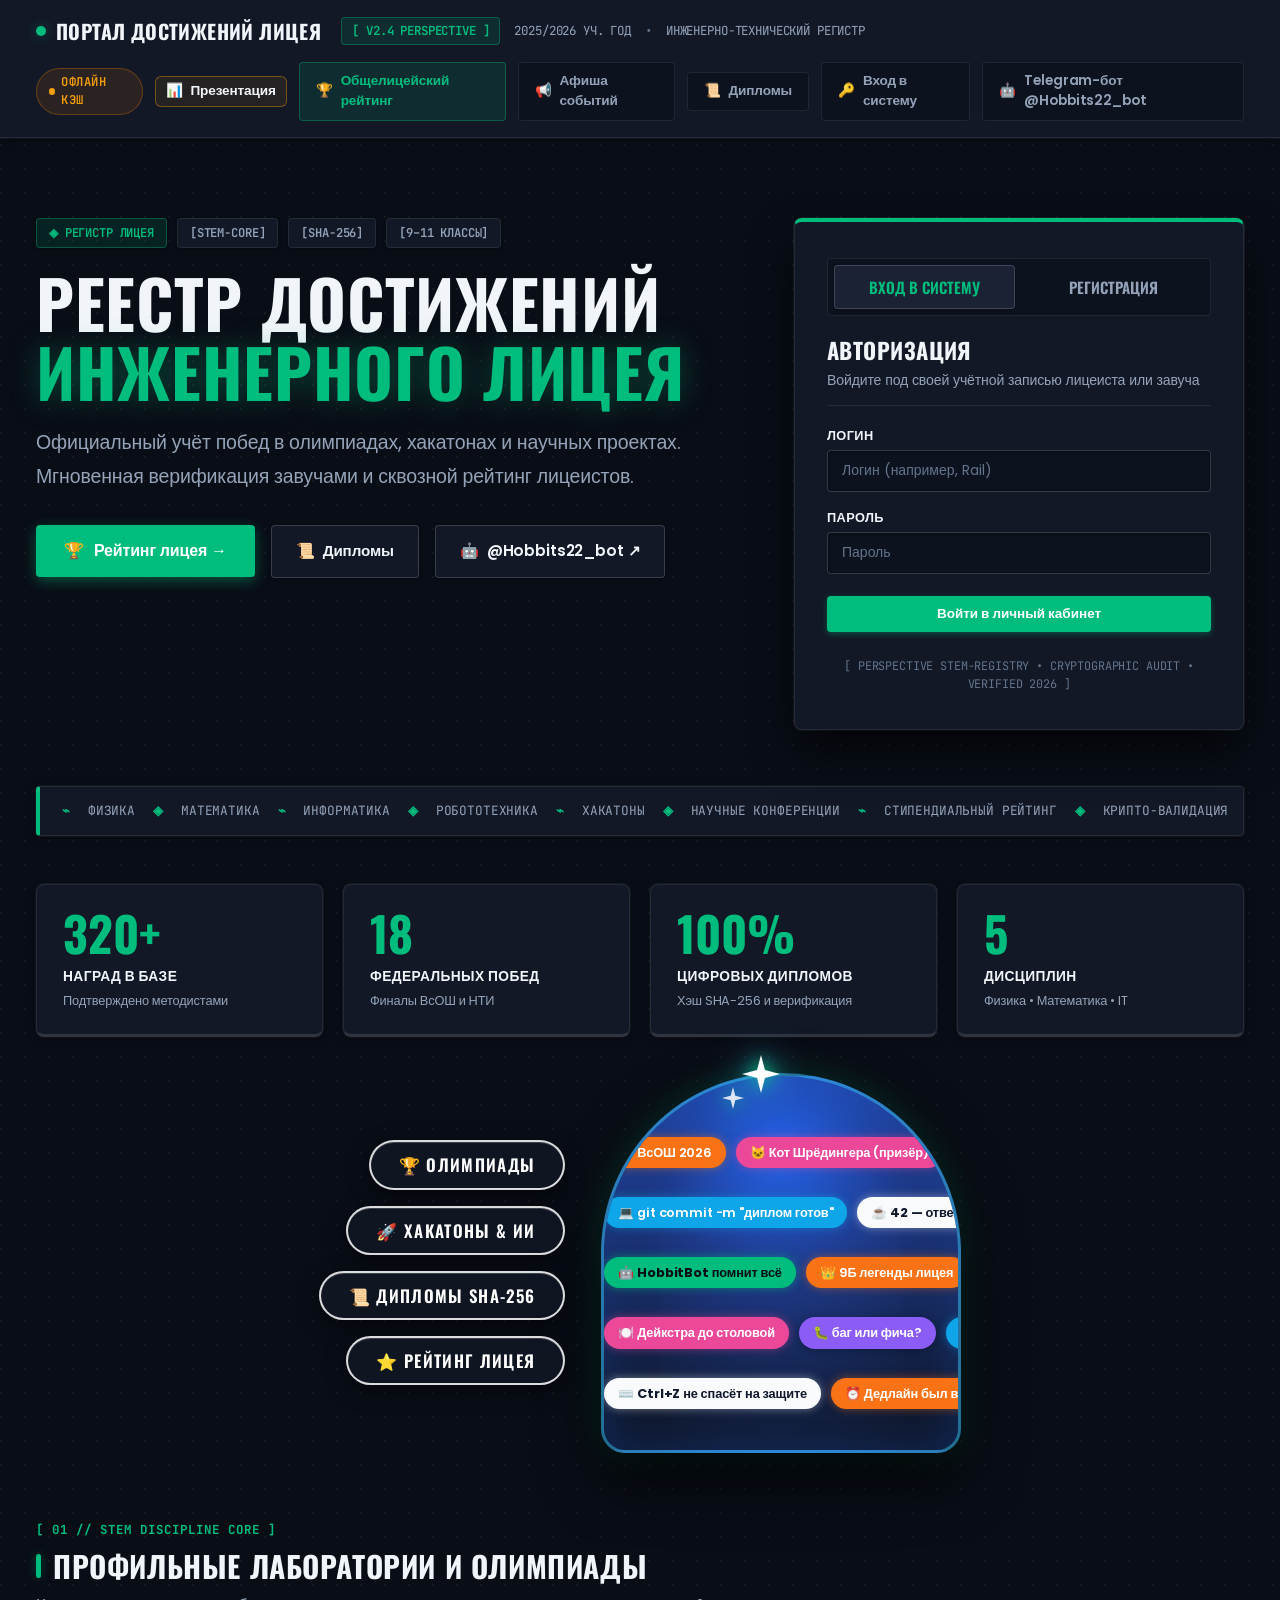
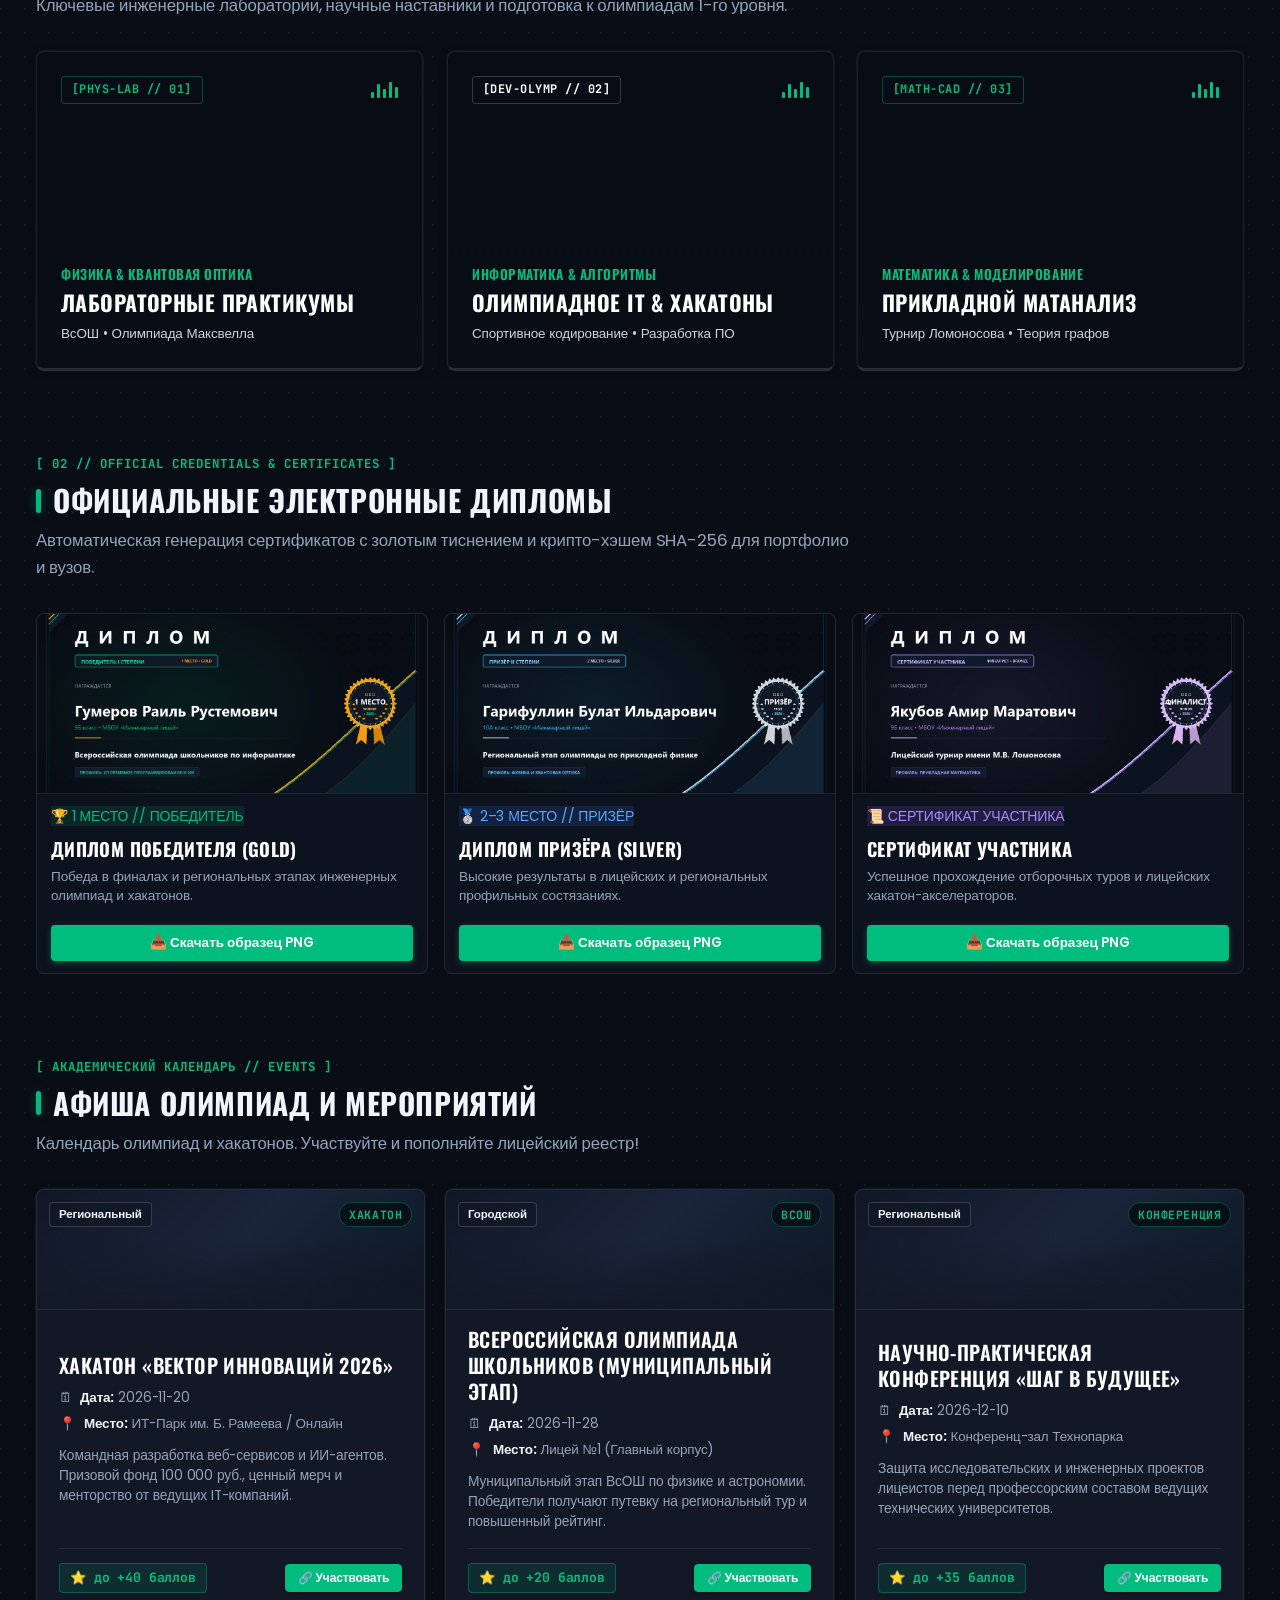
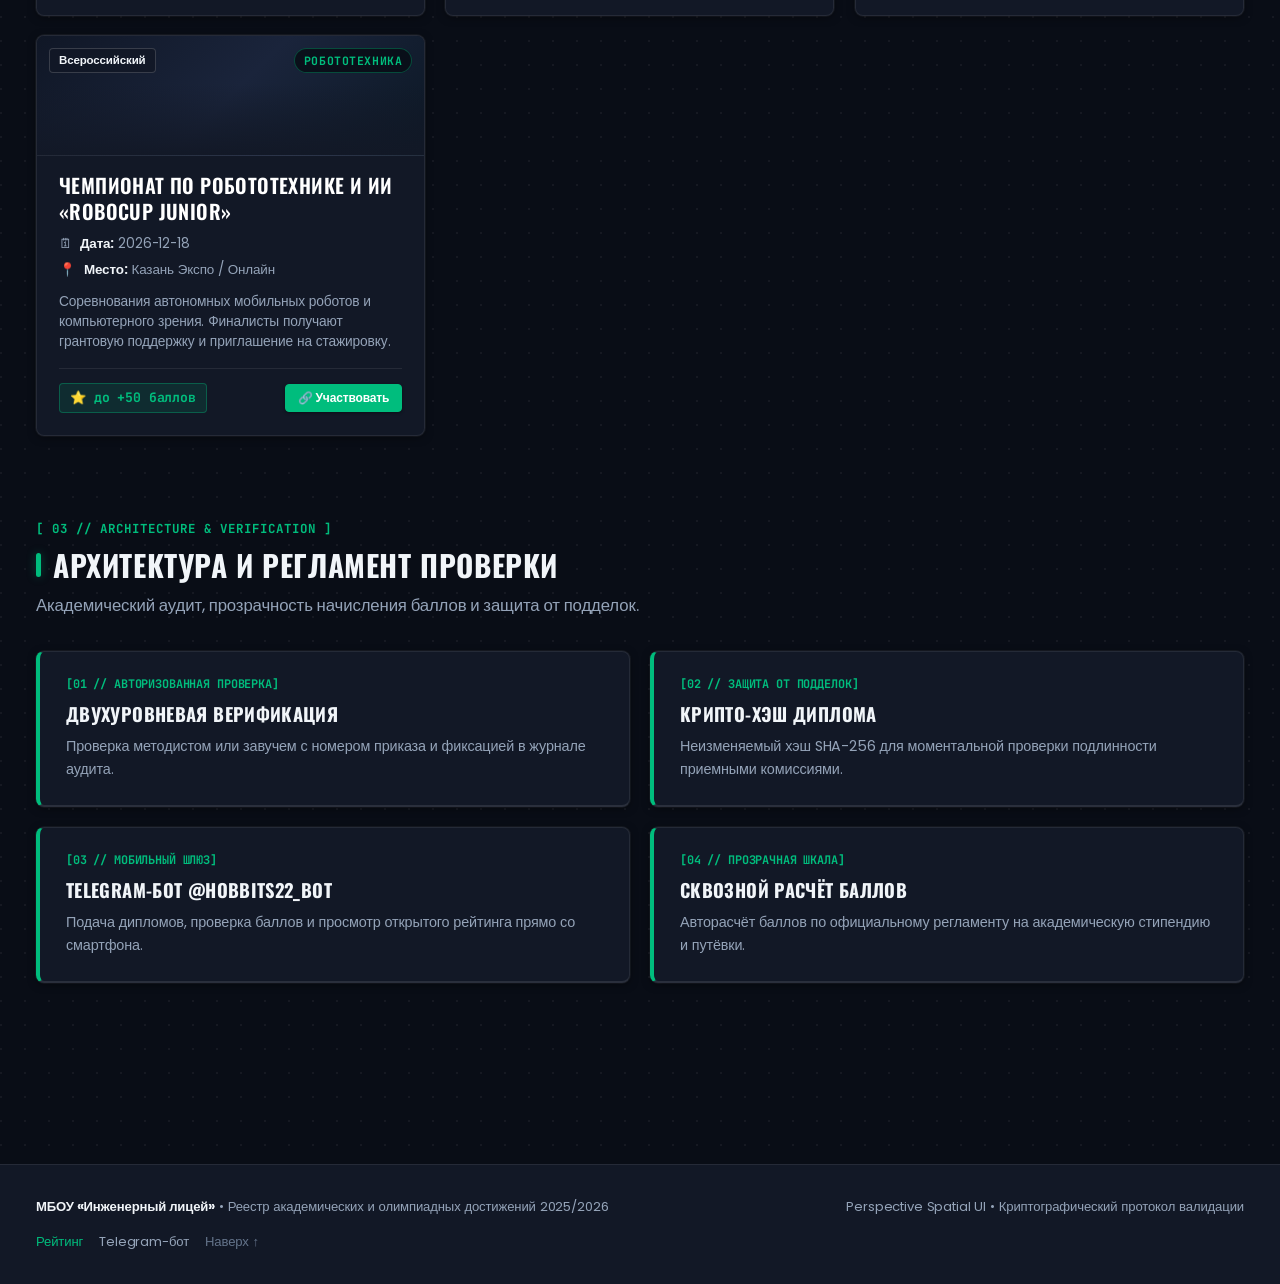
==== commit 9831b860: "Add files via upload" ====
--- a/index.html
+++ b/index.html
@@ -26,6 +26,13 @@
       </div>
     </div>
     <div class="landing-topbar-right">
+      <div id="landingSyncBadge" class="sync-status-pill sync-online" onclick="Storage.openSyncModal()" title="Синхронизация между устройствами (Онлайн) • Нажмите для настроек" style="cursor:pointer;">
+        ОНЛАЙН
+      </div>
+      <a href="presentation.html" class="topbar-link" style="color:var(--gold); border:1px solid rgba(245,158,11,0.4); padding:4px 10px; border-radius:6px; background:rgba(245,158,11,0.08);">
+        <span>📊</span>
+        <span>Презентация</span>
+      </a>
       <a href="rating.html" class="topbar-link highlight">
         <span>🏆</span>
         <span>Общелицейский рейтинг</span>
@@ -42,9 +49,9 @@
         <span>🔑</span>
         <span>Вход в систему</span>
       </a>
-      <a href="https://t.me/HobbitBot" target="_blank" class="topbar-link">
+      <a href="https://t.me/Hobbits22_bot" target="_blank" class="topbar-link">
         <span>🤖</span>
-        <span>Telegram-бот @HobbitBot</span>
+        <span>Telegram-бот @Hobbits22_bot</span>
       </a>
     </div>
   </header>
@@ -89,9 +96,9 @@
               <span>📜</span>
               <span>Дипломы</span>
             </a>
-            <a href="https://t.me/HobbitBot" target="_blank" class="btn-hero-secondary">
+            <a href="https://t.me/Hobbits22_bot" target="_blank" class="btn-hero-secondary">
               <span>🤖</span>
-              <span>@HobbitBot ↗</span>
+              <span>@Hobbits22_bot ↗</span>
             </a>
           </div>
         </div>
@@ -251,13 +258,13 @@
 
           <!-- Строка 3 (движение влево) -->
           <div class="portal-marquee-row left">
-            <span class="portal-chip lime" onclick="triggerEasterEgg('🤖 @HobbitBot: «Я зафиксировал твой рекорд в SQLite!»')">🤖 HobbitBot помнит всё</span>
+            <span class="portal-chip lime" onclick="triggerEasterEgg('🤖 @Hobbits22_bot: «Я зафиксировал твой рекорд в SQLite!»')">🤖 HobbitBot помнит всё</span>
             <span class="portal-chip orange" onclick="triggerEasterEgg('👑 9Б — абсолютные чемпионы параллели!')">👑 9Б легенды лицея</span>
             <span class="portal-chip cyan" onclick="triggerEasterEgg('✅ Методист и завуч подписали приказ без замечаний!')">✅ завуч одобряет ✓</span>
             <span class="portal-chip pink" onclick="triggerEasterEgg('🧪 Квантовая запутанность зафиксирована!')">🧪 Квантовая оптика</span>
             <span class="portal-chip violet" onclick="triggerEasterEgg('🌐 Web-реестр синхронизирован на 100%')">🌐 Web-реестр 2026</span>
             <!-- Дублирование -->
-            <span class="portal-chip lime" onclick="triggerEasterEgg('🤖 @HobbitBot помнит всё!')">🤖 HobbitBot помнит всё</span>
+            <span class="portal-chip lime" onclick="triggerEasterEgg('🤖 @Hobbits22_bot помнит всё!')">🤖 HobbitBot помнит всё</span>
             <span class="portal-chip orange" onclick="triggerEasterEgg('👑 9Б — абсолютные чемпионы!')">👑 9Б легенды лицея</span>
           </div>
 
@@ -470,11 +477,8 @@
         </div>
 
         <div class="pillar-card">
-          <div style="display:flex; justify-content:space-between; align-items:flex-start;">
-            <div class="pillar-code">[03 // МОБИЛЬНЫЙ ШЛЮЗ]</div>
-            <img src="assets/bot_avatar.png" alt="HobbitBot" style="width:36px; height:36px; border-radius:50%; border:2px solid var(--primary); box-shadow:0 0 10px rgba(0,189,125,0.4); object-fit:cover;">
-          </div>
-          <h4 class="pillar-title">TELEGRAM-БОТ @HobbitBot</h4>
+          <div class="pillar-code">[03 // МОБИЛЬНЫЙ ШЛЮЗ]</div>
+          <h4 class="pillar-title">TELEGRAM-БОТ @Hobbits22_bot</h4>
           <p class="pillar-text">
             Подача дипломов, проверка баллов и просмотр открытого рейтинга прямо со смартфона.
           </p>
@@ -505,7 +509,7 @@
     </div>
     <div style="display:flex; gap:16px;">
       <a href="rating.html" style="color:var(--primary); text-decoration:none;">Рейтинг</a>
-      <a href="https://t.me/HobbitBot" target="_blank" style="color:var(--text-muted); text-decoration:none;">Telegram-бот</a>
+      <a href="https://t.me/Hobbits22_bot" target="_blank" style="color:var(--text-muted); text-decoration:none;">Telegram-бот</a>
       <a href="#" style="color:var(--text-subtle); text-decoration:none;">Наверх ↑</a>
     </div>
   </footer>
@@ -648,7 +652,7 @@
       grid.innerHTML = list.map(ev => {
         const bannerStyle = ev.imageUrl ? `background-image:url('${ev.imageUrl}');` : '';
         const hasImgClass = ev.imageUrl ? 'has-img' : '';
-        const regLink = ev.registrationLink || 'https://t.me/HobbitBot';
+        const regLink = ev.registrationLink || 'https://t.me/Hobbits22_bot';
 
         return `
           <div class="event-poster-card" data-tilt>
